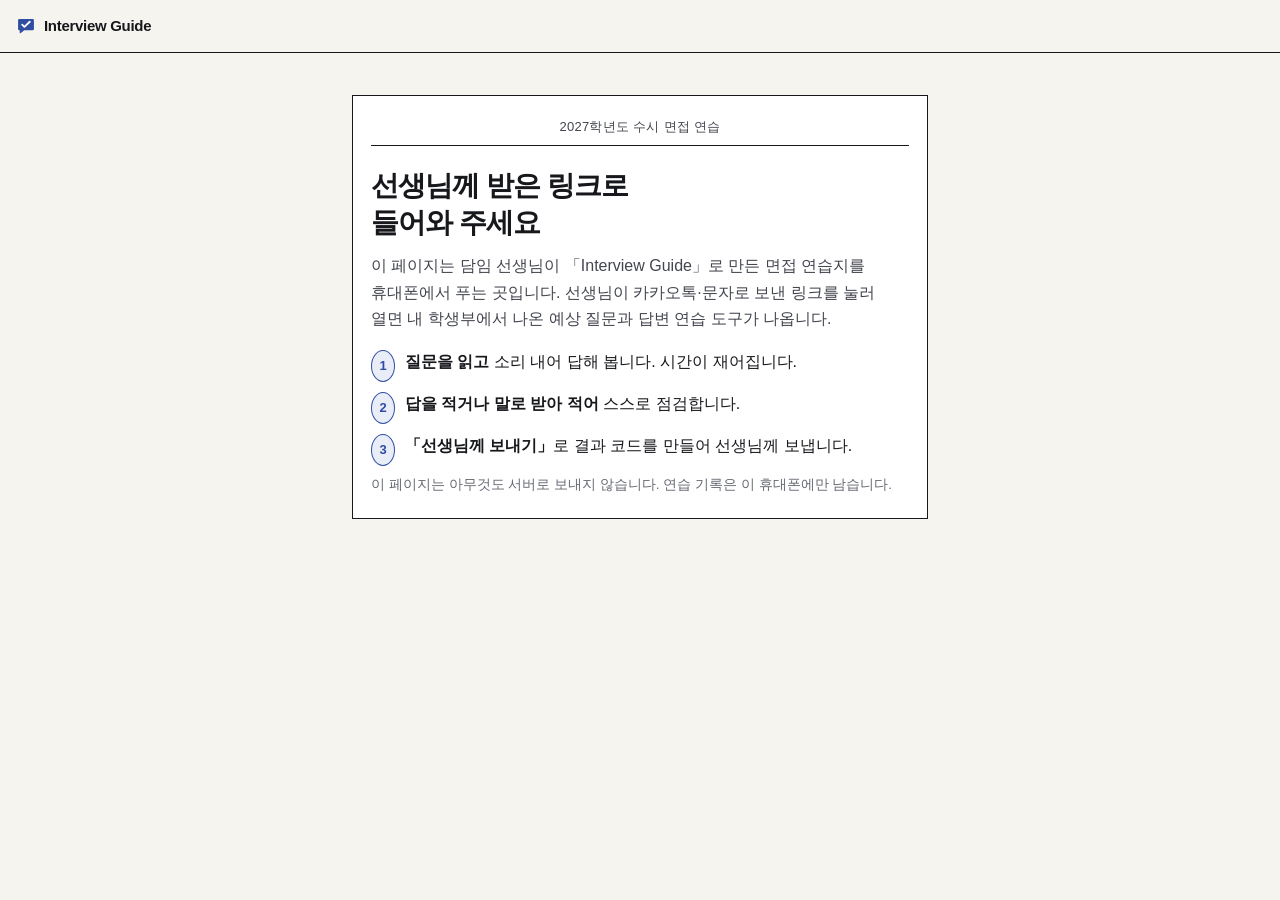
==== index.html @ 0b56db0c "학생 연습 화면" ====
<!doctype html>
<html lang="ko">
<head>
<meta charset="utf-8">
<meta name="viewport" content="width=device-width, initial-scale=1, viewport-fit=cover">
<meta name="robots" content="noindex, nofollow">
<meta name="referrer" content="no-referrer">
<meta name="theme-color" content="#2f4ea2">
<meta name="format-detection" content="telephone=no">
<meta http-equiv="Content-Security-Policy" content="default-src 'none'; script-src 'self'; style-src 'self'; img-src 'self' data:; connect-src 'none'; base-uri 'none'; form-action 'none'">
<title>Interview Guide · 면접 연습</title>
<link rel="icon" href="data:image/svg+xml,%3Csvg xmlns='http://www.w3.org/2000/svg' viewBox='0 0 24 24'%3E%3Cpath d='M4 3.5h16a1.5 1.5 0 0 1 1.5 1.5v10.5a1.5 1.5 0 0 1-1.5 1.5H10l-4.6 3.6a.6.6 0 0 1-.97-.47V17H4A1.5 1.5 0 0 1 2.5 15.5V5A1.5 1.5 0 0 1 4 3.5Z' fill='%232f4ea2'/%3E%3Cpath d='M7.4 10.4l2.7 2.6 6.4-6.1' fill='none' stroke='%23fff' stroke-width='2.2' stroke-linecap='round' stroke-linejoin='round'/%3E%3C/svg%3E">
<link rel="stylesheet" href="style.css">
</head>
<body>
<div id="app" class="st-app"></div>
<noscript><p class="st-noscript">이 페이지는 자바스크립트가 켜져 있어야 열립니다. 휴대폰 기본 브라우저(크롬·사파리·삼성 인터넷)로 열어 주세요.</p></noscript>
<script src="app.js" defer></script>
</body>
</html>
---- style.css ----
:root{--ink: #17181c;--ink-2: #44464f;--ink-3: #686a73;--desk: #f6f4ee;--sheet: #ffffff;--sheet-2: #faf8f3;--rule: #d8d4c9;--rule-2: #ebe8e0;--omr: #2f4ea2;--omr-dark: #243d80;--omr-tint: #e8edf8;--red: #c62e3f;--red-tint: #fdecee;--ok: #2b6620;--ok-tint: #e7f8df;--info: #0b4f8c;--info-tint: #e2f1ff;--hl-academic: #ffe45c;--hl-career: #9fd3ff;--hl-community: #b8f0a0;--tx-academic: #6e5400;--tx-career: #0b4f8c;--tx-community: #2b6620;--font-sans: "Pretendard Variable", Pretendard, -apple-system, BlinkMacSystemFont, "Apple SD Gothic Neo", "Malgun Gothic", "Noto Sans KR", sans-serif;--font-serif: "Noto Serif KR", "AppleMyungjo", "Nanum Myeongjo", Batang, "Batang", serif;--ease: cubic-bezier(.16, 1, .3, 1);--nav-h: 64px}*{box-sizing:border-box}html{-webkit-text-size-adjust:100%;text-size-adjust:100%}body{margin:0;background:var(--desk);color:var(--ink);font-family:var(--font-sans);font-size:16px;line-height:1.65;word-break:keep-all;overflow-wrap:anywhere;-webkit-font-smoothing:antialiased;-webkit-tap-highlight-color:transparent}button,input,textarea{font:inherit;color:inherit}h1,h2,p{margin:0}ul,ol{margin:0;padding:0;list-style:none}:focus-visible{outline:2px solid var(--omr);outline-offset:2px}[hidden]{display:none!important}::selection{background:#ffe45ccc}.st-app{min-height:100vh;min-height:100dvh}.st-noscript{padding:24px}.st-main{max-width:600px;margin:0 auto;padding:12px 12px calc(var(--nav-h) + 28px + env(safe-area-inset-bottom,0px));display:flex;flex-direction:column;gap:12px}.st-practice .st-main{padding-bottom:calc(32px + env(safe-area-inset-bottom,0px))}.st-top{position:sticky;top:0;z-index:20;display:flex;align-items:center;justify-content:space-between;gap:12px;height:52px;padding:0 16px;padding-top:env(safe-area-inset-top,0px);box-sizing:content-box;background:#f6f4eef0;border-bottom:1px solid var(--ink);-webkit-backdrop-filter:blur(6px);backdrop-filter:blur(6px)}.st-brand{display:inline-flex;align-items:center;gap:8px;font-weight:800;font-size:15px;letter-spacing:-.02em}.st-logo{display:inline-flex}.st-saved{font-size:13px;color:var(--ok);font-weight:600;opacity:0;transition:opacity .3s}.st-saved.on{opacity:1}.st-saved.bad{color:var(--red);opacity:1}.st-back{display:inline-flex;align-items:center;gap:4px;min-height:44px;padding:0 10px 0 2px;margin-left:-6px;border:0;background:none;font-weight:700;font-size:15px;cursor:pointer}.st-nav{position:fixed;left:0;right:0;bottom:0;z-index:20;display:grid;grid-template-columns:repeat(3,1fr);height:calc(var(--nav-h) + env(safe-area-inset-bottom,0px));padding-bottom:env(safe-area-inset-bottom,0px);background:var(--sheet);border-top:1px solid var(--ink)}.st-nav-btn{position:relative;display:flex;flex-direction:column;align-items:center;justify-content:center;gap:2px;border:0;border-right:1px solid var(--rule-2);background:none;cursor:pointer;font-size:13px;font-weight:600;color:var(--ink-3)}.st-nav-btn:last-child{border-right:0}.st-nav-btn[aria-current=page]{color:var(--ink);box-shadow:inset 0 3px 0 var(--omr)}.st-nav-btn[aria-current=page] .st-ico{color:var(--omr)}.st-badge{position:absolute;top:7px;left:calc(50% + 8px);min-width:20px;height:18px;padding:0 5px;border-radius:9px;background:var(--omr);color:#fff;font-size:11px;line-height:18px;text-align:center;font-variant-numeric:tabular-nums}.st-ico{display:inline-flex;flex:none}.st-sheet{background:var(--sheet);border:1px solid var(--ink)}.st-pad{padding:18px 16px}.st-pad-x{padding:0 6px}.st-topline{font-size:13px;color:var(--ink-2);text-align:center;letter-spacing:.02em;padding-bottom:8px;border-bottom:1px solid var(--ink);margin-bottom:2px}.st-topline.left{text-align:left}.st-h1{font-size:24px;font-weight:800;letter-spacing:-.03em;margin:12px 0 14px}.st-h2{display:flex;align-items:baseline;gap:8px;flex-wrap:wrap;font-size:17px;font-weight:800;letter-spacing:-.02em;margin:0 0 10px}.st-h2 small{font-size:13px;font-weight:500;color:var(--ink-3)}.st-fine{font-size:13.5px;color:var(--ink-3);line-height:1.6;margin-top:8px}.st-fine.block{display:block;margin-top:2px}.st-cover-head{padding:14px 16px 18px;border-width:1px;box-shadow:0 0 0 3px var(--sheet),0 0 0 4px var(--ink);margin:4px 4px 2px}.st-title-row{display:flex;align-items:stretch;justify-content:space-between;gap:12px;padding:14px 0 12px;border-bottom:3px double var(--ink)}.st-title{font-size:25px;font-weight:800;letter-spacing:-.035em;line-height:1.28}.st-title span{display:block;font-family:var(--font-serif);font-weight:700;font-size:17px;color:var(--ink-2);margin-top:4px;letter-spacing:-.01em}.st-dday{flex:none;display:flex;flex-direction:column;align-items:center;justify-content:center;min-width:86px;padding:6px 10px;border:1.5px solid var(--ink);text-align:center}.st-dday span{font-size:12px;color:var(--ink-2);white-space:nowrap}.st-dday b{font-size:24px;font-weight:800;font-variant-numeric:tabular-nums;letter-spacing:-.02em;color:var(--omr);line-height:1.15}.st-dday.soon{border-color:var(--red)}.st-dday.soon b{color:var(--red)}.st-facts{display:grid;grid-template-columns:auto 1fr;gap:6px 14px;margin:14px 0 4px;font-size:15px}.st-facts dt{color:var(--ink-3);font-weight:600}.st-facts dd{margin:0;font-weight:600}.st-cta{display:grid;gap:8px;margin-top:16px}.st-omr-row{margin-top:14px;padding:10px 0 0;border-top:1px solid var(--rule)}.st-omr-label{display:flex;align-items:baseline;justify-content:space-between;font-size:13px;color:var(--ink-2);margin-bottom:6px}.st-omr-label b{font-size:16px;color:var(--ink);font-variant-numeric:tabular-nums}.st-omr{display:flex;flex-wrap:wrap;gap:2px 0}.st-omr-cell{display:inline-flex;flex-direction:column;align-items:center;gap:1px;width:30px;min-height:44px;padding:2px 0;border:0;background:none;cursor:pointer}.st-omr-cell .num{font-size:10.5px;font-weight:700;color:var(--omr);font-variant-numeric:tabular-nums;line-height:1.2}.omr{display:inline-flex;align-items:center;justify-content:center;flex:none;width:15px;height:22px;border-radius:50%;border:1.2px solid var(--omr);background:var(--omr-tint);font-size:11px;font-weight:700;color:var(--omr);font-variant-numeric:tabular-nums;transition:background-color .2s,color .2s}.omr.filled{background:var(--ink);border-color:var(--ink);color:#fff}.omr.sm{width:22px;height:28px;font-size:12px}.omr.lg{width:30px;height:40px;font-size:15px}.st-bogi{position:relative;border:1px solid var(--ink);padding:20px 14px 14px;margin-top:8px}.st-bogi-title{position:absolute;top:-11px;left:50%;transform:translate(-50%);background:var(--sheet);padding:0 10px;font-size:14px;font-weight:700;letter-spacing:.08em;white-space:nowrap}.st-bogi-title:before{content:"\3008  "}.st-bogi-title:after{content:" \3009"}.st-note{font-family:var(--font-serif);font-size:16.5px;line-height:1.8;white-space:pre-wrap}.st-crit{display:grid;gap:8px}.st-crit li{display:grid;grid-template-columns:minmax(84px,38%) 1fr 42px;align-items:center;gap:10px;font-size:15px}.st-crit-name{font-weight:600;line-height:1.35}.st-crit-bar{height:12px;background:var(--rule-2);position:relative;overflow:hidden}.st-crit-bar i{position:absolute;inset:0 auto 0 0;background:var(--omr)}.st-crit-bar.none{background:repeating-linear-gradient(90deg,var(--rule-2) 0 6px,transparent 6px 10px)}.st-crit-pct{text-align:right;font-variant-numeric:tabular-nums;font-size:15px}.st-prio{display:grid;gap:8px}.st-prio li{display:flex;gap:8px;line-height:1.55}.st-circ{color:var(--omr);font-weight:700;flex:none}.st-checks{display:grid;gap:2px}.st-check{display:flex;align-items:flex-start;gap:12px;padding:9px 0;cursor:pointer;line-height:1.55;min-height:44px}.st-check input{flex:none;width:22px;height:22px;margin:1px 0 0;accent-color:var(--omr);cursor:pointer}.st-checks li+li .st-check{border-top:1px dashed var(--rule)}.st-draft{border-top:1px solid var(--rule)}.st-draft:last-of-type{border-bottom:1px solid var(--rule)}.st-draft summary,.st-more summary{display:flex;align-items:center;gap:8px;min-height:48px;cursor:pointer;font-weight:700;list-style:none}.st-draft summary::-webkit-details-marker,.st-more summary::-webkit-details-marker{display:none}.st-draft summary:before,.st-more summary:before{content:"";width:8px;height:8px;flex:none;margin:0 4px 0 2px;border-right:2px solid var(--ink);border-bottom:2px solid var(--ink);transform:rotate(-45deg);transition:transform .2s var(--ease)}.st-draft[open] summary:before,.st-more[open] summary:before{transform:rotate(45deg)}.st-sum-meta{margin-left:auto;font-size:13px;font-weight:500;color:var(--ink-3);text-align:right}.st-draft-text{font-family:var(--font-serif);font-size:17px;line-height:1.9;white-space:pre-wrap;padding:4px 2px 12px}.st-read{display:flex;align-items:center;gap:10px;flex-wrap:wrap}.st-read-time{font-size:22px;font-variant-numeric:tabular-nums;color:var(--omr)}.st-read-time.over{color:var(--red)}.st-read-target{color:var(--ink-3);font-variant-numeric:tabular-nums}.st-read-hint{display:block;font-size:13.5px;color:var(--ink-2);padding:6px 0 14px}.st-btn{display:inline-flex;align-items:center;justify-content:center;gap:8px;min-height:52px;padding:0 18px;border:1.5px solid var(--ink);border-radius:0;background:var(--sheet);font-weight:700;font-size:16px;cursor:pointer;text-decoration:none;color:var(--ink);transition:background-color .15s,transform .12s}.st-btn:active{transform:translateY(1px)}.st-btn.primary{background:var(--omr);border-color:var(--omr);color:#fff}.st-btn.primary:active{background:var(--omr-dark)}.st-btn.line:active{background:var(--sheet-2)}.st-btn.sm{min-height:44px;padding:0 14px;font-size:15px}.st-btn.block{display:flex;width:100%;margin-top:14px}.st-btn:disabled{opacity:.45;cursor:not-allowed}.st-btn.rec{border-color:var(--red);color:var(--red);background:var(--red-tint);animation:st-pulse 1.4s ease-in-out infinite}@keyframes st-pulse{50%{box-shadow:0 0 0 5px #c62e3f2e}}.st-link{border:0;background:none;padding:10px 0;min-height:44px;color:var(--ink-2);text-decoration:underline;text-underline-offset:3px;cursor:pointer;font-size:14px}.st-link.center{display:block;margin:6px auto 0}.st-row2{display:grid;grid-template-columns:1fr 1fr;gap:8px;margin-top:12px}.st-box{border:1px solid var(--ink);padding:12px 14px;font-size:15px;line-height:1.6;margin-top:14px}.st-box.warn{background:var(--red-tint);border-color:var(--red);color:#7a1c27}.st-box.info{background:var(--omr-tint);border-color:var(--omr)}.st-empty{padding:26px 16px;text-align:center;color:var(--ink-2);border:1px dashed var(--rule);background:var(--sheet);font-size:15px;line-height:1.6}.st-landing{padding:20px 18px 22px;margin-top:18px}.st-land-title{font-size:28px;font-weight:800;letter-spacing:-.035em;line-height:1.3;margin:22px 0 12px}.st-land-body{color:var(--ink-2);margin-top:12px}.st-steps{counter-reset:s;display:grid;gap:10px;margin:18px 0 4px}.st-steps li{counter-increment:s;display:flex;gap:10px;line-height:1.55}.st-steps li:before{content:counter(s);flex:none;width:22px;height:30px;border-radius:50%;display:inline-flex;align-items:center;justify-content:center;border:1.2px solid var(--omr);background:var(--omr-tint);color:var(--omr);font-weight:700;font-size:13px}.st-instr{font-family:var(--font-serif);font-weight:700;font-size:16px;margin-bottom:12px}.st-seg{display:grid;grid-template-columns:repeat(3,1fr);border:1px solid var(--ink)}.st-seg button{min-height:46px;border:0;border-right:1px solid var(--ink);background:var(--sheet);font-weight:700;font-size:15px;cursor:pointer;display:inline-flex;align-items:center;justify-content:center;gap:5px}.st-seg button:last-child{border-right:0}.st-seg button[aria-pressed=true]{background:var(--ink);color:#fff;box-shadow:inset 0 -3px 0 var(--omr)}.st-seg-n{font-size:12.5px;font-weight:600;opacity:.7;font-variant-numeric:tabular-nums}.st-cards{display:flex;flex-direction:column;gap:10px}.st-qcard{padding:14px 14px 12px}.st-q-top{display:flex;align-items:center;gap:10px}.st-q-meta{display:flex;align-items:center;gap:6px 8px;flex-wrap:wrap;font-size:13.5px;color:var(--ink-2);flex:1;min-width:0}.st-done{color:var(--ok);font-weight:600}.st-count{font-size:14px;font-weight:700;color:var(--ink-2);font-variant-numeric:tabular-nums}.st-star{flex:none;width:44px;height:44px;margin:-6px -8px -6px 0;border:0;background:none;color:#b9b5aa;cursor:pointer;display:inline-flex;align-items:center;justify-content:center}.st-star.on{color:#e0a800}.st-star.on svg{fill:#ffd21f}.st-q-text{font-family:var(--font-serif);font-size:18px;font-weight:600;line-height:1.65;margin:10px 0 6px;letter-spacing:-.01em}.st-q-actions{display:flex;justify-content:flex-end;margin-top:8px}.st-tag{display:inline-flex;align-items:center;gap:4px;padding:1px 7px 1px 2px;font-size:12.5px;font-weight:600;border:1px solid currentColor}.st-tag b{display:inline-flex;align-items:center;justify-content:center;width:18px;height:18px;font-size:11.5px;color:var(--ink)}.st-tag.academic{color:var(--tx-academic)}.st-tag.academic b{background:var(--hl-academic)}.st-tag.career{color:var(--tx-career)}.st-tag.career b{background:var(--hl-career)}.st-tag.community{color:var(--tx-community)}.st-tag.community b{background:var(--hl-community)}.st-more{border-top:1px dashed var(--rule)}.st-more summary{min-height:44px;font-size:14.5px;color:var(--ink-2)}.st-quote{margin:0 0 12px;padding:10px 12px;background:var(--sheet-2);border-left:3px solid var(--ink);font-family:var(--font-serif);font-size:15.5px;line-height:1.85}.st-quote mark{background:linear-gradient(transparent 12%,var(--hl, var(--hl-academic)) 12%,var(--hl, var(--hl-academic)) 92%,transparent 92%);color:inherit;padding:0 1px;box-decoration-break:clone;-webkit-box-decoration-break:clone}.st-quote.career{--hl: var(--hl-career)}.st-quote.community{--hl: var(--hl-community)}.st-points,.st-follow{display:grid;gap:6px;margin:0 0 12px}.st-points li,.st-follow li{position:relative;padding-left:16px;line-height:1.6;font-size:15px}.st-points li:before{content:"";position:absolute;left:3px;top:.7em;width:6px;height:6px;background:var(--omr)}.st-follow{counter-reset:f}.st-follow li{counter-increment:f;padding-left:26px}.st-follow li:before{content:"\3260";position:absolute;left:0;color:var(--omr);font-weight:700}.st-follow li:nth-child(2):before{content:"\3261"}.st-follow li:nth-child(3):before{content:"\3262"}.st-follow li:nth-child(4):before{content:"\3263"}.st-follow li:nth-child(5):before{content:"\3264"}.st-sub-h{font-size:14px;font-weight:700;margin:2px 0 6px}.st-prog{height:4px;background:var(--rule-2);position:sticky;top:calc(53px + env(safe-area-inset-top,0px));z-index:19}.st-prog i{display:block;height:100%;background:var(--omr);transition:width .4s var(--ease)}.st-pq{padding:16px 16px 6px}.st-pq-text{font-family:var(--font-serif);font-size:22px;font-weight:700;line-height:1.6;letter-spacing:-.015em;margin:14px 0 12px}.st-clock{border:1px solid var(--ink);padding:10px 12px 2px;margin-bottom:14px;--c: var(--omr)}.st-clock.over{--c: var(--red);border-color:var(--red)}.st-clock-row{display:flex;align-items:baseline;gap:8px}.st-clock-row b{font-size:40px;font-weight:800;line-height:1.1;font-variant-numeric:tabular-nums;color:var(--c);letter-spacing:-.02em;transition:color .3s}.st-clock-row span{color:var(--ink-3);font-variant-numeric:tabular-nums}.st-clock-track{height:6px;background:var(--rule-2);margin-top:6px}.st-clock-track i{display:block;height:100%;width:0;background:var(--c);transition:width .25s linear,background-color .3s}.st-label{display:block;font-size:14px;font-weight:700;margin:12px 0 6px}.st-answer{display:block;width:100%;min-height:170px;padding:12px 14px;border:1px solid var(--rule);border-bottom:1.5px solid var(--ink);border-radius:0;background:#fff;font-size:16.5px;line-height:1.75;resize:vertical;outline:none;background-image:repeating-linear-gradient(transparent 0 calc(1.75em - 1px),var(--rule-2) calc(1.75em - 1px) 1.75em);background-position:0 12px;background-attachment:local}.st-answer.sm{min-height:92px}.st-answer:focus{border-color:var(--ink);background-color:#fffef8}.st-stats{display:flex;gap:14px;flex-wrap:wrap;font-size:14px;color:var(--ink-2);margin-top:8px;font-variant-numeric:tabular-nums}.st-stats .warn{color:var(--red);font-weight:700}.st-interim{min-height:0;color:var(--ink-3);font-size:15px;font-style:italic}.st-interim:empty{display:none}.st-interim:not(:empty){margin-top:6px}.st-result{display:grid;grid-template-columns:repeat(3,1fr);border:1px solid var(--ink);margin-bottom:14px}.st-result>div{display:flex;flex-direction:column;align-items:center;padding:10px 4px;border-right:1px solid var(--rule);text-align:center}.st-result>div:last-child{border-right:0}.st-result span{font-size:12.5px;color:var(--ink-3)}.st-result b{font-size:22px;font-weight:800;font-variant-numeric:tabular-nums;line-height:1.3}.st-result small{font-size:12px;color:var(--ink-2)}.st-result .good b{color:var(--omr)}.st-result .bad b{color:var(--red)}.st-myanswer{white-space:pre-wrap;font-size:15px;color:var(--ink-2);padding:0 0 12px}.st-review .st-h2{margin-top:14px}.st-code{display:block;width:100%;padding:10px 12px;border:1px solid var(--ink);border-radius:0;background:var(--sheet-2);font-family:ui-monospace,Menlo,Consolas,monospace;font-size:13px;line-height:1.5;word-break:break-all;resize:none}.st-code-wrap{margin-top:18px;padding-top:4px;border-top:3px double var(--ink)}.st-log{display:grid;grid-template-columns:minmax(0,1fr)}.st-log li{min-width:0;display:flex;align-items:center;gap:10px;padding:8px 0;border-top:1px dashed var(--rule);font-size:14.5px}.st-log-q{flex:1;min-width:0;overflow:hidden;text-overflow:ellipsis;white-space:nowrap}.st-log-t{font-variant-numeric:tabular-nums;color:var(--omr);font-weight:700}.st-log-t.over{color:var(--red)}.st-toast{position:fixed;left:50%;bottom:calc(var(--nav-h) + 16px + env(safe-area-inset-bottom,0px));z-index:40;transform:translate(-50%,16px);opacity:0;pointer-events:none;max-width:calc(100vw - 32px);padding:12px 16px;background:var(--ink);color:#fff;font-size:15px;line-height:1.5;transition:opacity .2s,transform .3s var(--ease)}.st-toast.on{opacity:1;transform:translate(-50%)}@media(min-width:640px){.st-main{padding-top:24px}.st-pad{padding:22px 24px}.st-title{font-size:28px}.st-cta{grid-template-columns:1fr 1fr}}@media(prefers-reduced-motion:reduce){*,*:before,*:after{animation:none!important;transition:none!important;scroll-behavior:auto!important}}
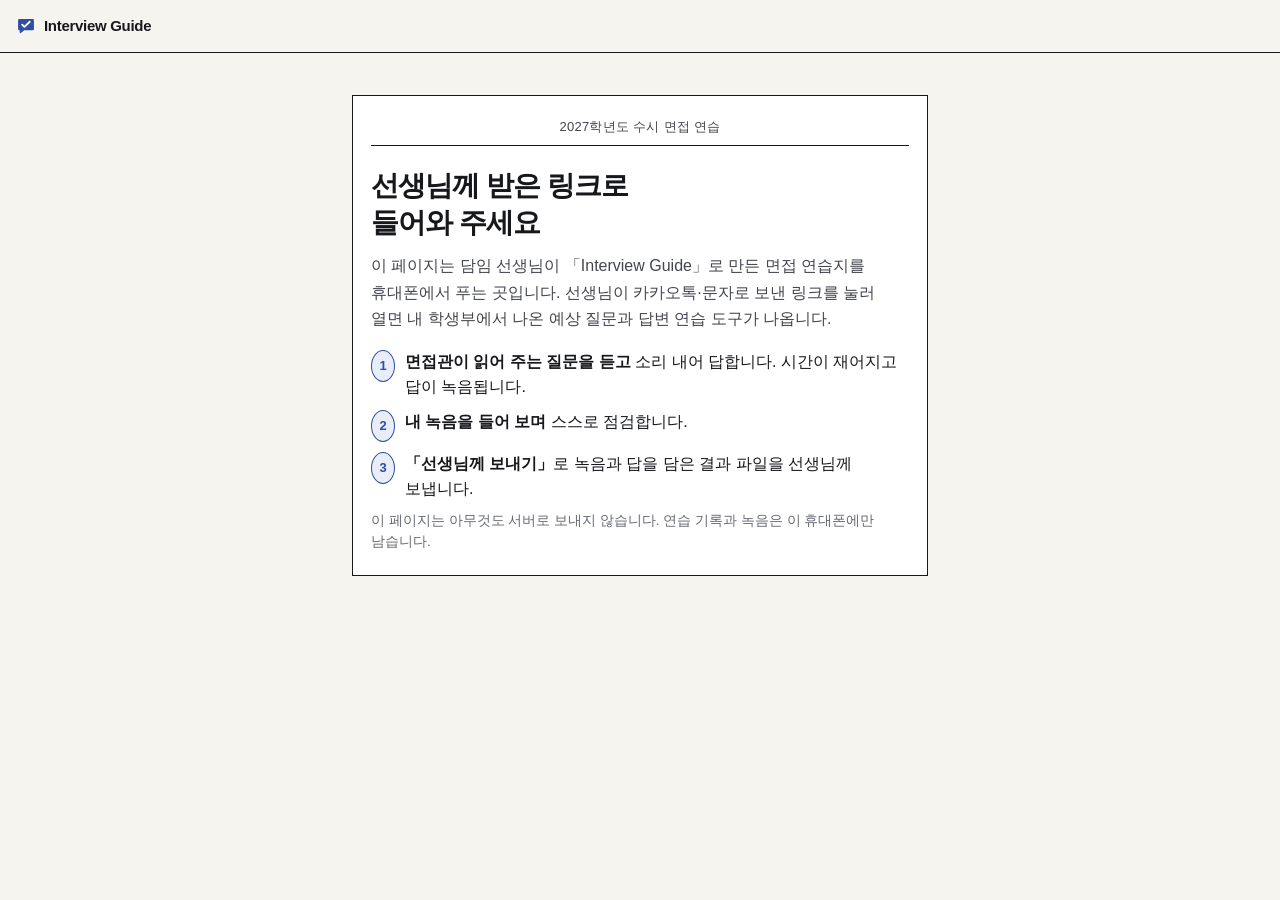
==== commit f0fbda71: "학생 화면 2.5.0: 질문 읽어 주기, 답변 녹음·결과 파일, 짧은 링크(?k=) Co-Authored-By: Claude Opus 5.5 <noreply@anthropic.co" ====
--- a/index.html
+++ b/index.html
@@ -7,7 +7,7 @@
 <meta name="referrer" content="no-referrer">
 <meta name="theme-color" content="#2f4ea2">
 <meta name="format-detection" content="telephone=no">
-<meta http-equiv="Content-Security-Policy" content="default-src 'none'; script-src 'self'; style-src 'self'; img-src 'self' data:; connect-src 'none'; base-uri 'none'; form-action 'none'">
+<meta http-equiv="Content-Security-Policy" content="default-src 'none'; script-src 'self'; style-src 'self'; img-src 'self' data:; media-src blob:; connect-src https://ig-link.interviewguide.workers.dev; base-uri 'none'; form-action 'none'">
 <title>Interview Guide · 면접 연습</title>
 <link rel="icon" href="data:image/svg+xml,%3Csvg xmlns='http://www.w3.org/2000/svg' viewBox='0 0 24 24'%3E%3Cpath d='M4 3.5h16a1.5 1.5 0 0 1 1.5 1.5v10.5a1.5 1.5 0 0 1-1.5 1.5H10l-4.6 3.6a.6.6 0 0 1-.97-.47V17H4A1.5 1.5 0 0 1 2.5 15.5V5A1.5 1.5 0 0 1 4 3.5Z' fill='%232f4ea2'/%3E%3Cpath d='M7.4 10.4l2.7 2.6 6.4-6.1' fill='none' stroke='%23fff' stroke-width='2.2' stroke-linecap='round' stroke-linejoin='round'/%3E%3C/svg%3E">
 <link rel="stylesheet" href="style.css">
--- a/style.css
+++ b/style.css
@@ -1 +1 @@
-:root{--ink: #17181c;--ink-2: #44464f;--ink-3: #686a73;--desk: #f6f4ee;--sheet: #ffffff;--sheet-2: #faf8f3;--rule: #d8d4c9;--rule-2: #ebe8e0;--omr: #2f4ea2;--omr-dark: #243d80;--omr-tint: #e8edf8;--red: #c62e3f;--red-tint: #fdecee;--ok: #2b6620;--ok-tint: #e7f8df;--info: #0b4f8c;--info-tint: #e2f1ff;--hl-academic: #ffe45c;--hl-career: #9fd3ff;--hl-community: #b8f0a0;--tx-academic: #6e5400;--tx-career: #0b4f8c;--tx-community: #2b6620;--font-sans: "Pretendard Variable", Pretendard, -apple-system, BlinkMacSystemFont, "Apple SD Gothic Neo", "Malgun Gothic", "Noto Sans KR", sans-serif;--font-serif: "Noto Serif KR", "AppleMyungjo", "Nanum Myeongjo", Batang, "Batang", serif;--ease: cubic-bezier(.16, 1, .3, 1);--nav-h: 64px}*{box-sizing:border-box}html{-webkit-text-size-adjust:100%;text-size-adjust:100%}body{margin:0;background:var(--desk);color:var(--ink);font-family:var(--font-sans);font-size:16px;line-height:1.65;word-break:keep-all;overflow-wrap:anywhere;-webkit-font-smoothing:antialiased;-webkit-tap-highlight-color:transparent}button,input,textarea{font:inherit;color:inherit}h1,h2,p{margin:0}ul,ol{margin:0;padding:0;list-style:none}:focus-visible{outline:2px solid var(--omr);outline-offset:2px}[hidden]{display:none!important}::selection{background:#ffe45ccc}.st-app{min-height:100vh;min-height:100dvh}.st-noscript{padding:24px}.st-main{max-width:600px;margin:0 auto;padding:12px 12px calc(var(--nav-h) + 28px + env(safe-area-inset-bottom,0px));display:flex;flex-direction:column;gap:12px}.st-practice .st-main{padding-bottom:calc(32px + env(safe-area-inset-bottom,0px))}.st-top{position:sticky;top:0;z-index:20;display:flex;align-items:center;justify-content:space-between;gap:12px;height:52px;padding:0 16px;padding-top:env(safe-area-inset-top,0px);box-sizing:content-box;background:#f6f4eef0;border-bottom:1px solid var(--ink);-webkit-backdrop-filter:blur(6px);backdrop-filter:blur(6px)}.st-brand{display:inline-flex;align-items:center;gap:8px;font-weight:800;font-size:15px;letter-spacing:-.02em}.st-logo{display:inline-flex}.st-saved{font-size:13px;color:var(--ok);font-weight:600;opacity:0;transition:opacity .3s}.st-saved.on{opacity:1}.st-saved.bad{color:var(--red);opacity:1}.st-back{display:inline-flex;align-items:center;gap:4px;min-height:44px;padding:0 10px 0 2px;margin-left:-6px;border:0;background:none;font-weight:700;font-size:15px;cursor:pointer}.st-nav{position:fixed;left:0;right:0;bottom:0;z-index:20;display:grid;grid-template-columns:repeat(3,1fr);height:calc(var(--nav-h) + env(safe-area-inset-bottom,0px));padding-bottom:env(safe-area-inset-bottom,0px);background:var(--sheet);border-top:1px solid var(--ink)}.st-nav-btn{position:relative;display:flex;flex-direction:column;align-items:center;justify-content:center;gap:2px;border:0;border-right:1px solid var(--rule-2);background:none;cursor:pointer;font-size:13px;font-weight:600;color:var(--ink-3)}.st-nav-btn:last-child{border-right:0}.st-nav-btn[aria-current=page]{color:var(--ink);box-shadow:inset 0 3px 0 var(--omr)}.st-nav-btn[aria-current=page] .st-ico{color:var(--omr)}.st-badge{position:absolute;top:7px;left:calc(50% + 8px);min-width:20px;height:18px;padding:0 5px;border-radius:9px;background:var(--omr);color:#fff;font-size:11px;line-height:18px;text-align:center;font-variant-numeric:tabular-nums}.st-ico{display:inline-flex;flex:none}.st-sheet{background:var(--sheet);border:1px solid var(--ink)}.st-pad{padding:18px 16px}.st-pad-x{padding:0 6px}.st-topline{font-size:13px;color:var(--ink-2);text-align:center;letter-spacing:.02em;padding-bottom:8px;border-bottom:1px solid var(--ink);margin-bottom:2px}.st-topline.left{text-align:left}.st-h1{font-size:24px;font-weight:800;letter-spacing:-.03em;margin:12px 0 14px}.st-h2{display:flex;align-items:baseline;gap:8px;flex-wrap:wrap;font-size:17px;font-weight:800;letter-spacing:-.02em;margin:0 0 10px}.st-h2 small{font-size:13px;font-weight:500;color:var(--ink-3)}.st-fine{font-size:13.5px;color:var(--ink-3);line-height:1.6;margin-top:8px}.st-fine.block{display:block;margin-top:2px}.st-cover-head{padding:14px 16px 18px;border-width:1px;box-shadow:0 0 0 3px var(--sheet),0 0 0 4px var(--ink);margin:4px 4px 2px}.st-title-row{display:flex;align-items:stretch;justify-content:space-between;gap:12px;padding:14px 0 12px;border-bottom:3px double var(--ink)}.st-title{font-size:25px;font-weight:800;letter-spacing:-.035em;line-height:1.28}.st-title span{display:block;font-family:var(--font-serif);font-weight:700;font-size:17px;color:var(--ink-2);margin-top:4px;letter-spacing:-.01em}.st-dday{flex:none;display:flex;flex-direction:column;align-items:center;justify-content:center;min-width:86px;padding:6px 10px;border:1.5px solid var(--ink);text-align:center}.st-dday span{font-size:12px;color:var(--ink-2);white-space:nowrap}.st-dday b{font-size:24px;font-weight:800;font-variant-numeric:tabular-nums;letter-spacing:-.02em;color:var(--omr);line-height:1.15}.st-dday.soon{border-color:var(--red)}.st-dday.soon b{color:var(--red)}.st-facts{display:grid;grid-template-columns:auto 1fr;gap:6px 14px;margin:14px 0 4px;font-size:15px}.st-facts dt{color:var(--ink-3);font-weight:600}.st-facts dd{margin:0;font-weight:600}.st-cta{display:grid;gap:8px;margin-top:16px}.st-omr-row{margin-top:14px;padding:10px 0 0;border-top:1px solid var(--rule)}.st-omr-label{display:flex;align-items:baseline;justify-content:space-between;font-size:13px;color:var(--ink-2);margin-bottom:6px}.st-omr-label b{font-size:16px;color:var(--ink);font-variant-numeric:tabular-nums}.st-omr{display:flex;flex-wrap:wrap;gap:2px 0}.st-omr-cell{display:inline-flex;flex-direction:column;align-items:center;gap:1px;width:30px;min-height:44px;padding:2px 0;border:0;background:none;cursor:pointer}.st-omr-cell .num{font-size:10.5px;font-weight:700;color:var(--omr);font-variant-numeric:tabular-nums;line-height:1.2}.omr{display:inline-flex;align-items:center;justify-content:center;flex:none;width:15px;height:22px;border-radius:50%;border:1.2px solid var(--omr);background:var(--omr-tint);font-size:11px;font-weight:700;color:var(--omr);font-variant-numeric:tabular-nums;transition:background-color .2s,color .2s}.omr.filled{background:var(--ink);border-color:var(--ink);color:#fff}.omr.sm{width:22px;height:28px;font-size:12px}.omr.lg{width:30px;height:40px;font-size:15px}.st-bogi{position:relative;border:1px solid var(--ink);padding:20px 14px 14px;margin-top:8px}.st-bogi-title{position:absolute;top:-11px;left:50%;transform:translate(-50%);background:var(--sheet);padding:0 10px;font-size:14px;font-weight:700;letter-spacing:.08em;white-space:nowrap}.st-bogi-title:before{content:"\3008  "}.st-bogi-title:after{content:" \3009"}.st-note{font-family:var(--font-serif);font-size:16.5px;line-height:1.8;white-space:pre-wrap}.st-crit{display:grid;gap:8px}.st-crit li{display:grid;grid-template-columns:minmax(84px,38%) 1fr 42px;align-items:center;gap:10px;font-size:15px}.st-crit-name{font-weight:600;line-height:1.35}.st-crit-bar{height:12px;background:var(--rule-2);position:relative;overflow:hidden}.st-crit-bar i{position:absolute;inset:0 auto 0 0;background:var(--omr)}.st-crit-bar.none{background:repeating-linear-gradient(90deg,var(--rule-2) 0 6px,transparent 6px 10px)}.st-crit-pct{text-align:right;font-variant-numeric:tabular-nums;font-size:15px}.st-prio{display:grid;gap:8px}.st-prio li{display:flex;gap:8px;line-height:1.55}.st-circ{color:var(--omr);font-weight:700;flex:none}.st-checks{display:grid;gap:2px}.st-check{display:flex;align-items:flex-start;gap:12px;padding:9px 0;cursor:pointer;line-height:1.55;min-height:44px}.st-check input{flex:none;width:22px;height:22px;margin:1px 0 0;accent-color:var(--omr);cursor:pointer}.st-checks li+li .st-check{border-top:1px dashed var(--rule)}.st-draft{border-top:1px solid var(--rule)}.st-draft:last-of-type{border-bottom:1px solid var(--rule)}.st-draft summary,.st-more summary{display:flex;align-items:center;gap:8px;min-height:48px;cursor:pointer;font-weight:700;list-style:none}.st-draft summary::-webkit-details-marker,.st-more summary::-webkit-details-marker{display:none}.st-draft summary:before,.st-more summary:before{content:"";width:8px;height:8px;flex:none;margin:0 4px 0 2px;border-right:2px solid var(--ink);border-bottom:2px solid var(--ink);transform:rotate(-45deg);transition:transform .2s var(--ease)}.st-draft[open] summary:before,.st-more[open] summary:before{transform:rotate(45deg)}.st-sum-meta{margin-left:auto;font-size:13px;font-weight:500;color:var(--ink-3);text-align:right}.st-draft-text{font-family:var(--font-serif);font-size:17px;line-height:1.9;white-space:pre-wrap;padding:4px 2px 12px}.st-read{display:flex;align-items:center;gap:10px;flex-wrap:wrap}.st-read-time{font-size:22px;font-variant-numeric:tabular-nums;color:var(--omr)}.st-read-time.over{color:var(--red)}.st-read-target{color:var(--ink-3);font-variant-numeric:tabular-nums}.st-read-hint{display:block;font-size:13.5px;color:var(--ink-2);padding:6px 0 14px}.st-btn{display:inline-flex;align-items:center;justify-content:center;gap:8px;min-height:52px;padding:0 18px;border:1.5px solid var(--ink);border-radius:0;background:var(--sheet);font-weight:700;font-size:16px;cursor:pointer;text-decoration:none;color:var(--ink);transition:background-color .15s,transform .12s}.st-btn:active{transform:translateY(1px)}.st-btn.primary{background:var(--omr);border-color:var(--omr);color:#fff}.st-btn.primary:active{background:var(--omr-dark)}.st-btn.line:active{background:var(--sheet-2)}.st-btn.sm{min-height:44px;padding:0 14px;font-size:15px}.st-btn.block{display:flex;width:100%;margin-top:14px}.st-btn:disabled{opacity:.45;cursor:not-allowed}.st-btn.rec{border-color:var(--red);color:var(--red);background:var(--red-tint);animation:st-pulse 1.4s ease-in-out infinite}@keyframes st-pulse{50%{box-shadow:0 0 0 5px #c62e3f2e}}.st-link{border:0;background:none;padding:10px 0;min-height:44px;color:var(--ink-2);text-decoration:underline;text-underline-offset:3px;cursor:pointer;font-size:14px}.st-link.center{display:block;margin:6px auto 0}.st-row2{display:grid;grid-template-columns:1fr 1fr;gap:8px;margin-top:12px}.st-box{border:1px solid var(--ink);padding:12px 14px;font-size:15px;line-height:1.6;margin-top:14px}.st-box.warn{background:var(--red-tint);border-color:var(--red);color:#7a1c27}.st-box.info{background:var(--omr-tint);border-color:var(--omr)}.st-empty{padding:26px 16px;text-align:center;color:var(--ink-2);border:1px dashed var(--rule);background:var(--sheet);font-size:15px;line-height:1.6}.st-landing{padding:20px 18px 22px;margin-top:18px}.st-land-title{font-size:28px;font-weight:800;letter-spacing:-.035em;line-height:1.3;margin:22px 0 12px}.st-land-body{color:var(--ink-2);margin-top:12px}.st-steps{counter-reset:s;display:grid;gap:10px;margin:18px 0 4px}.st-steps li{counter-increment:s;display:flex;gap:10px;line-height:1.55}.st-steps li:before{content:counter(s);flex:none;width:22px;height:30px;border-radius:50%;display:inline-flex;align-items:center;justify-content:center;border:1.2px solid var(--omr);background:var(--omr-tint);color:var(--omr);font-weight:700;font-size:13px}.st-instr{font-family:var(--font-serif);font-weight:700;font-size:16px;margin-bottom:12px}.st-seg{display:grid;grid-template-columns:repeat(3,1fr);border:1px solid var(--ink)}.st-seg button{min-height:46px;border:0;border-right:1px solid var(--ink);background:var(--sheet);font-weight:700;font-size:15px;cursor:pointer;display:inline-flex;align-items:center;justify-content:center;gap:5px}.st-seg button:last-child{border-right:0}.st-seg button[aria-pressed=true]{background:var(--ink);color:#fff;box-shadow:inset 0 -3px 0 var(--omr)}.st-seg-n{font-size:12.5px;font-weight:600;opacity:.7;font-variant-numeric:tabular-nums}.st-cards{display:flex;flex-direction:column;gap:10px}.st-qcard{padding:14px 14px 12px}.st-q-top{display:flex;align-items:center;gap:10px}.st-q-meta{display:flex;align-items:center;gap:6px 8px;flex-wrap:wrap;font-size:13.5px;color:var(--ink-2);flex:1;min-width:0}.st-done{color:var(--ok);font-weight:600}.st-count{font-size:14px;font-weight:700;color:var(--ink-2);font-variant-numeric:tabular-nums}.st-star{flex:none;width:44px;height:44px;margin:-6px -8px -6px 0;border:0;background:none;color:#b9b5aa;cursor:pointer;display:inline-flex;align-items:center;justify-content:center}.st-star.on{color:#e0a800}.st-star.on svg{fill:#ffd21f}.st-q-text{font-family:var(--font-serif);font-size:18px;font-weight:600;line-height:1.65;margin:10px 0 6px;letter-spacing:-.01em}.st-q-actions{display:flex;justify-content:flex-end;margin-top:8px}.st-tag{display:inline-flex;align-items:center;gap:4px;padding:1px 7px 1px 2px;font-size:12.5px;font-weight:600;border:1px solid currentColor}.st-tag b{display:inline-flex;align-items:center;justify-content:center;width:18px;height:18px;font-size:11.5px;color:var(--ink)}.st-tag.academic{color:var(--tx-academic)}.st-tag.academic b{background:var(--hl-academic)}.st-tag.career{color:var(--tx-career)}.st-tag.career b{background:var(--hl-career)}.st-tag.community{color:var(--tx-community)}.st-tag.community b{background:var(--hl-community)}.st-more{border-top:1px dashed var(--rule)}.st-more summary{min-height:44px;font-size:14.5px;color:var(--ink-2)}.st-quote{margin:0 0 12px;padding:10px 12px;background:var(--sheet-2);border-left:3px solid var(--ink);font-family:var(--font-serif);font-size:15.5px;line-height:1.85}.st-quote mark{background:linear-gradient(transparent 12%,var(--hl, var(--hl-academic)) 12%,var(--hl, var(--hl-academic)) 92%,transparent 92%);color:inherit;padding:0 1px;box-decoration-break:clone;-webkit-box-decoration-break:clone}.st-quote.career{--hl: var(--hl-career)}.st-quote.community{--hl: var(--hl-community)}.st-points,.st-follow{display:grid;gap:6px;margin:0 0 12px}.st-points li,.st-follow li{position:relative;padding-left:16px;line-height:1.6;font-size:15px}.st-points li:before{content:"";position:absolute;left:3px;top:.7em;width:6px;height:6px;background:var(--omr)}.st-follow{counter-reset:f}.st-follow li{counter-increment:f;padding-left:26px}.st-follow li:before{content:"\3260";position:absolute;left:0;color:var(--omr);font-weight:700}.st-follow li:nth-child(2):before{content:"\3261"}.st-follow li:nth-child(3):before{content:"\3262"}.st-follow li:nth-child(4):before{content:"\3263"}.st-follow li:nth-child(5):before{content:"\3264"}.st-sub-h{font-size:14px;font-weight:700;margin:2px 0 6px}.st-prog{height:4px;background:var(--rule-2);position:sticky;top:calc(53px + env(safe-area-inset-top,0px));z-index:19}.st-prog i{display:block;height:100%;background:var(--omr);transition:width .4s var(--ease)}.st-pq{padding:16px 16px 6px}.st-pq-text{font-family:var(--font-serif);font-size:22px;font-weight:700;line-height:1.6;letter-spacing:-.015em;margin:14px 0 12px}.st-clock{border:1px solid var(--ink);padding:10px 12px 2px;margin-bottom:14px;--c: var(--omr)}.st-clock.over{--c: var(--red);border-color:var(--red)}.st-clock-row{display:flex;align-items:baseline;gap:8px}.st-clock-row b{font-size:40px;font-weight:800;line-height:1.1;font-variant-numeric:tabular-nums;color:var(--c);letter-spacing:-.02em;transition:color .3s}.st-clock-row span{color:var(--ink-3);font-variant-numeric:tabular-nums}.st-clock-track{height:6px;background:var(--rule-2);margin-top:6px}.st-clock-track i{display:block;height:100%;width:0;background:var(--c);transition:width .25s linear,background-color .3s}.st-label{display:block;font-size:14px;font-weight:700;margin:12px 0 6px}.st-answer{display:block;width:100%;min-height:170px;padding:12px 14px;border:1px solid var(--rule);border-bottom:1.5px solid var(--ink);border-radius:0;background:#fff;font-size:16.5px;line-height:1.75;resize:vertical;outline:none;background-image:repeating-linear-gradient(transparent 0 calc(1.75em - 1px),var(--rule-2) calc(1.75em - 1px) 1.75em);background-position:0 12px;background-attachment:local}.st-answer.sm{min-height:92px}.st-answer:focus{border-color:var(--ink);background-color:#fffef8}.st-stats{display:flex;gap:14px;flex-wrap:wrap;font-size:14px;color:var(--ink-2);margin-top:8px;font-variant-numeric:tabular-nums}.st-stats .warn{color:var(--red);font-weight:700}.st-interim{min-height:0;color:var(--ink-3);font-size:15px;font-style:italic}.st-interim:empty{display:none}.st-interim:not(:empty){margin-top:6px}.st-result{display:grid;grid-template-columns:repeat(3,1fr);border:1px solid var(--ink);margin-bottom:14px}.st-result>div{display:flex;flex-direction:column;align-items:center;padding:10px 4px;border-right:1px solid var(--rule);text-align:center}.st-result>div:last-child{border-right:0}.st-result span{font-size:12.5px;color:var(--ink-3)}.st-result b{font-size:22px;font-weight:800;font-variant-numeric:tabular-nums;line-height:1.3}.st-result small{font-size:12px;color:var(--ink-2)}.st-result .good b{color:var(--omr)}.st-result .bad b{color:var(--red)}.st-myanswer{white-space:pre-wrap;font-size:15px;color:var(--ink-2);padding:0 0 12px}.st-review .st-h2{margin-top:14px}.st-code{display:block;width:100%;padding:10px 12px;border:1px solid var(--ink);border-radius:0;background:var(--sheet-2);font-family:ui-monospace,Menlo,Consolas,monospace;font-size:13px;line-height:1.5;word-break:break-all;resize:none}.st-code-wrap{margin-top:18px;padding-top:4px;border-top:3px double var(--ink)}.st-log{display:grid;grid-template-columns:minmax(0,1fr)}.st-log li{min-width:0;display:flex;align-items:center;gap:10px;padding:8px 0;border-top:1px dashed var(--rule);font-size:14.5px}.st-log-q{flex:1;min-width:0;overflow:hidden;text-overflow:ellipsis;white-space:nowrap}.st-log-t{font-variant-numeric:tabular-nums;color:var(--omr);font-weight:700}.st-log-t.over{color:var(--red)}.st-toast{position:fixed;left:50%;bottom:calc(var(--nav-h) + 16px + env(safe-area-inset-bottom,0px));z-index:40;transform:translate(-50%,16px);opacity:0;pointer-events:none;max-width:calc(100vw - 32px);padding:12px 16px;background:var(--ink);color:#fff;font-size:15px;line-height:1.5;transition:opacity .2s,transform .3s var(--ease)}.st-toast.on{opacity:1;transform:translate(-50%)}@media(min-width:640px){.st-main{padding-top:24px}.st-pad{padding:22px 24px}.st-title{font-size:28px}.st-cta{grid-template-columns:1fr 1fr}}@media(prefers-reduced-motion:reduce){*,*:before,*:after{animation:none!important;transition:none!important;scroll-behavior:auto!important}}
+:root{--ink: #17181c;--ink-2: #44464f;--ink-3: #686a73;--desk: #f6f4ee;--sheet: #ffffff;--sheet-2: #faf8f3;--rule: #d8d4c9;--rule-2: #ebe8e0;--omr: #2f4ea2;--omr-dark: #243d80;--omr-tint: #e8edf8;--red: #c62e3f;--red-tint: #fdecee;--ok: #2b6620;--ok-tint: #e7f8df;--info: #0b4f8c;--info-tint: #e2f1ff;--hl-academic: #ffe45c;--hl-career: #9fd3ff;--hl-community: #b8f0a0;--tx-academic: #6e5400;--tx-career: #0b4f8c;--tx-community: #2b6620;--font-sans: "Pretendard Variable", Pretendard, -apple-system, BlinkMacSystemFont, "Apple SD Gothic Neo", "Malgun Gothic", "Noto Sans KR", sans-serif;--font-serif: "Noto Serif KR", "AppleMyungjo", "Nanum Myeongjo", Batang, "Batang", serif;--ease: cubic-bezier(.16, 1, .3, 1);--nav-h: 64px}*{box-sizing:border-box}html{-webkit-text-size-adjust:100%;text-size-adjust:100%}body{margin:0;background:var(--desk);color:var(--ink);font-family:var(--font-sans);font-size:16px;line-height:1.65;word-break:keep-all;overflow-wrap:anywhere;-webkit-font-smoothing:antialiased;-webkit-tap-highlight-color:transparent}button,input,textarea{font:inherit;color:inherit}h1,h2,p{margin:0}ul,ol{margin:0;padding:0;list-style:none}:focus-visible{outline:2px solid var(--omr);outline-offset:2px}[hidden]{display:none!important}::selection{background:#ffe45ccc}.st-app{min-height:100vh;min-height:100dvh}.st-noscript{padding:24px}.st-main{max-width:600px;margin:0 auto;padding:12px 12px calc(var(--nav-h) + 28px + env(safe-area-inset-bottom,0px));display:flex;flex-direction:column;gap:12px}.st-practice .st-main{padding-bottom:calc(32px + env(safe-area-inset-bottom,0px))}.st-top{position:sticky;top:0;z-index:20;display:flex;align-items:center;justify-content:space-between;gap:12px;height:52px;padding:0 16px;padding-top:env(safe-area-inset-top,0px);box-sizing:content-box;background:#f6f4eef0;border-bottom:1px solid var(--ink);-webkit-backdrop-filter:blur(6px);backdrop-filter:blur(6px)}.st-brand{display:inline-flex;align-items:center;gap:8px;font-weight:800;font-size:15px;letter-spacing:-.02em}.st-logo{display:inline-flex}.st-saved{font-size:13px;color:var(--ok);font-weight:600;opacity:0;transition:opacity .3s}.st-saved.on{opacity:1}.st-saved.bad{color:var(--red);opacity:1}.st-back{display:inline-flex;align-items:center;gap:4px;min-height:44px;padding:0 10px 0 2px;margin-left:-6px;border:0;background:none;font-weight:700;font-size:15px;cursor:pointer}.st-nav{position:fixed;left:0;right:0;bottom:0;z-index:20;display:grid;grid-template-columns:repeat(3,1fr);height:calc(var(--nav-h) + env(safe-area-inset-bottom,0px));padding-bottom:env(safe-area-inset-bottom,0px);background:var(--sheet);border-top:1px solid var(--ink)}.st-nav-btn{position:relative;display:flex;flex-direction:column;align-items:center;justify-content:center;gap:2px;border:0;border-right:1px solid var(--rule-2);background:none;cursor:pointer;font-size:13px;font-weight:600;color:var(--ink-3)}.st-nav-btn:last-child{border-right:0}.st-nav-btn[aria-current=page]{color:var(--ink);box-shadow:inset 0 3px 0 var(--omr)}.st-nav-btn[aria-current=page] .st-ico{color:var(--omr)}.st-badge{position:absolute;top:7px;left:calc(50% + 8px);min-width:20px;height:18px;padding:0 5px;border-radius:9px;background:var(--omr);color:#fff;font-size:11px;line-height:18px;text-align:center;font-variant-numeric:tabular-nums}.st-ico{display:inline-flex;flex:none}.st-sheet{background:var(--sheet);border:1px solid var(--ink)}.st-pad{padding:18px 16px}.st-pad-x{padding:0 6px}.st-topline{font-size:13px;color:var(--ink-2);text-align:center;letter-spacing:.02em;padding-bottom:8px;border-bottom:1px solid var(--ink);margin-bottom:2px}.st-topline.left{text-align:left}.st-h1{font-size:24px;font-weight:800;letter-spacing:-.03em;margin:12px 0 14px}.st-h2{display:flex;align-items:baseline;gap:8px;flex-wrap:wrap;font-size:17px;font-weight:800;letter-spacing:-.02em;margin:0 0 10px}.st-h2 small{font-size:13px;font-weight:500;color:var(--ink-3)}.st-fine{font-size:13.5px;color:var(--ink-3);line-height:1.6;margin-top:8px}.st-fine.block{display:block;margin-top:2px}.st-cover-head{padding:14px 16px 18px;border-width:1px;box-shadow:0 0 0 3px var(--sheet),0 0 0 4px var(--ink);margin:4px 4px 2px}.st-title-row{display:flex;align-items:stretch;justify-content:space-between;gap:12px;padding:14px 0 12px;border-bottom:3px double var(--ink)}.st-title{font-size:25px;font-weight:800;letter-spacing:-.035em;line-height:1.28}.st-title span{display:block;font-family:var(--font-serif);font-weight:700;font-size:17px;color:var(--ink-2);margin-top:4px;letter-spacing:-.01em}.st-dday{flex:none;display:flex;flex-direction:column;align-items:center;justify-content:center;min-width:86px;padding:6px 10px;border:1.5px solid var(--ink);text-align:center}.st-dday span{font-size:12px;color:var(--ink-2);white-space:nowrap}.st-dday b{font-size:24px;font-weight:800;font-variant-numeric:tabular-nums;letter-spacing:-.02em;color:var(--omr);line-height:1.15}.st-dday.soon{border-color:var(--red)}.st-dday.soon b{color:var(--red)}.st-facts{display:grid;grid-template-columns:auto 1fr;gap:6px 14px;margin:14px 0 4px;font-size:15px}.st-facts dt{color:var(--ink-3);font-weight:600}.st-facts dd{margin:0;font-weight:600}.st-cta{display:grid;gap:8px;margin-top:16px}.st-omr-row{margin-top:14px;padding:10px 0 0;border-top:1px solid var(--rule)}.st-omr-label{display:flex;align-items:baseline;justify-content:space-between;font-size:13px;color:var(--ink-2);margin-bottom:6px}.st-omr-label b{font-size:16px;color:var(--ink);font-variant-numeric:tabular-nums}.st-omr{display:flex;flex-wrap:wrap;gap:2px 0}.st-omr-cell{display:inline-flex;flex-direction:column;align-items:center;gap:1px;width:30px;min-height:44px;padding:2px 0;border:0;background:none;cursor:pointer}.st-omr-cell .num{font-size:10.5px;font-weight:700;color:var(--omr);font-variant-numeric:tabular-nums;line-height:1.2}.omr{display:inline-flex;align-items:center;justify-content:center;flex:none;width:15px;height:22px;border-radius:50%;border:1.2px solid var(--omr);background:var(--omr-tint);font-size:11px;font-weight:700;color:var(--omr);font-variant-numeric:tabular-nums;transition:background-color .2s,color .2s}.omr.filled{background:var(--ink);border-color:var(--ink);color:#fff}.omr.sm{width:22px;height:28px;font-size:12px}.omr.lg{width:30px;height:40px;font-size:15px}.st-bogi{position:relative;border:1px solid var(--ink);padding:20px 14px 14px;margin-top:8px}.st-bogi-title{position:absolute;top:-11px;left:50%;transform:translate(-50%);background:var(--sheet);padding:0 10px;font-size:14px;font-weight:700;letter-spacing:.08em;white-space:nowrap}.st-bogi-title:before{content:"\3008  "}.st-bogi-title:after{content:" \3009"}.st-note{font-family:var(--font-serif);font-size:16.5px;line-height:1.8;white-space:pre-wrap}.st-crit{display:grid;gap:8px}.st-crit li{display:grid;grid-template-columns:minmax(84px,38%) 1fr 42px;align-items:center;gap:10px;font-size:15px}.st-crit-name{font-weight:600;line-height:1.35}.st-crit-bar{height:12px;background:var(--rule-2);position:relative;overflow:hidden}.st-crit-bar i{position:absolute;inset:0 auto 0 0;background:var(--omr)}.st-crit-bar.none{background:repeating-linear-gradient(90deg,var(--rule-2) 0 6px,transparent 6px 10px)}.st-crit-pct{text-align:right;font-variant-numeric:tabular-nums;font-size:15px}.st-prio{display:grid;gap:8px}.st-prio li{display:flex;gap:8px;line-height:1.55}.st-circ{color:var(--omr);font-weight:700;flex:none}.st-checks{display:grid;gap:2px}.st-check{display:flex;align-items:flex-start;gap:12px;padding:9px 0;cursor:pointer;line-height:1.55;min-height:44px}.st-check input{flex:none;width:22px;height:22px;margin:1px 0 0;accent-color:var(--omr);cursor:pointer}.st-checks li+li .st-check{border-top:1px dashed var(--rule)}.st-draft{border-top:1px solid var(--rule)}.st-draft:last-of-type{border-bottom:1px solid var(--rule)}.st-draft summary,.st-more summary{display:flex;align-items:center;gap:8px;min-height:48px;cursor:pointer;font-weight:700;list-style:none}.st-draft summary::-webkit-details-marker,.st-more summary::-webkit-details-marker{display:none}.st-draft summary:before,.st-more summary:before{content:"";width:8px;height:8px;flex:none;margin:0 4px 0 2px;border-right:2px solid var(--ink);border-bottom:2px solid var(--ink);transform:rotate(-45deg);transition:transform .2s var(--ease)}.st-draft[open] summary:before,.st-more[open] summary:before{transform:rotate(45deg)}.st-sum-meta{margin-left:auto;font-size:13px;font-weight:500;color:var(--ink-3);text-align:right}.st-draft-text{font-family:var(--font-serif);font-size:17px;line-height:1.9;white-space:pre-wrap;padding:4px 2px 12px}.st-read{display:flex;align-items:center;gap:10px;flex-wrap:wrap}.st-read-time{font-size:22px;font-variant-numeric:tabular-nums;color:var(--omr)}.st-read-time.over{color:var(--red)}.st-read-target{color:var(--ink-3);font-variant-numeric:tabular-nums}.st-read-hint{display:block;font-size:13.5px;color:var(--ink-2);padding:6px 0 14px}.st-btn{display:inline-flex;align-items:center;justify-content:center;gap:8px;min-height:52px;padding:0 18px;border:1.5px solid var(--ink);border-radius:0;background:var(--sheet);font-weight:700;font-size:16px;cursor:pointer;text-decoration:none;color:var(--ink);transition:background-color .15s,transform .12s}.st-btn:active{transform:translateY(1px)}.st-btn.primary{background:var(--omr);border-color:var(--omr);color:#fff}.st-btn.primary:active{background:var(--omr-dark)}.st-btn.line:active{background:var(--sheet-2)}.st-btn.sm{min-height:44px;padding:0 14px;font-size:15px}.st-btn.block{display:flex;width:100%;margin-top:14px}.st-btn:disabled{opacity:.45;cursor:not-allowed}.st-btn.rec{border-color:var(--red);color:var(--red);background:var(--red-tint);animation:st-pulse 1.4s ease-in-out infinite}@keyframes st-pulse{50%{box-shadow:0 0 0 5px #c62e3f2e}}.st-link{border:0;background:none;padding:10px 0;min-height:44px;color:var(--ink-2);text-decoration:underline;text-underline-offset:3px;cursor:pointer;font-size:14px}.st-link.center{display:block;margin:6px auto 0}.st-row2{display:grid;grid-template-columns:1fr 1fr;gap:8px;margin-top:12px}.st-box{border:1px solid var(--ink);padding:12px 14px;font-size:15px;line-height:1.6;margin-top:14px}.st-box.warn{background:var(--red-tint);border-color:var(--red);color:#7a1c27}.st-box.info{background:var(--omr-tint);border-color:var(--omr)}.st-empty{padding:26px 16px;text-align:center;color:var(--ink-2);border:1px dashed var(--rule);background:var(--sheet);font-size:15px;line-height:1.6}.st-landing{padding:20px 18px 22px;margin-top:18px}.st-land-title{font-size:28px;font-weight:800;letter-spacing:-.035em;line-height:1.3;margin:22px 0 12px}.st-land-body{color:var(--ink-2);margin-top:12px}.st-steps{counter-reset:s;display:grid;gap:10px;margin:18px 0 4px}.st-steps li{counter-increment:s;display:flex;gap:10px;line-height:1.55}.st-steps li:before{content:counter(s);flex:none;width:22px;height:30px;border-radius:50%;display:inline-flex;align-items:center;justify-content:center;border:1.2px solid var(--omr);background:var(--omr-tint);color:var(--omr);font-weight:700;font-size:13px}.st-instr{font-family:var(--font-serif);font-weight:700;font-size:16px;margin-bottom:12px}.st-seg{display:grid;grid-template-columns:repeat(3,1fr);border:1px solid var(--ink)}.st-seg button{min-height:46px;border:0;border-right:1px solid var(--ink);background:var(--sheet);font-weight:700;font-size:15px;cursor:pointer;display:inline-flex;align-items:center;justify-content:center;gap:5px}.st-seg button:last-child{border-right:0}.st-seg button[aria-pressed=true]{background:var(--ink);color:#fff;box-shadow:inset 0 -3px 0 var(--omr)}.st-seg-n{font-size:12.5px;font-weight:600;opacity:.7;font-variant-numeric:tabular-nums}.st-cards{display:flex;flex-direction:column;gap:10px}.st-qcard{padding:14px 14px 12px}.st-q-top{display:flex;align-items:center;gap:10px}.st-q-meta{display:flex;align-items:center;gap:6px 8px;flex-wrap:wrap;font-size:13.5px;color:var(--ink-2);flex:1;min-width:0}.st-done{color:var(--ok);font-weight:600}.st-count{font-size:14px;font-weight:700;color:var(--ink-2);font-variant-numeric:tabular-nums}.st-star{flex:none;width:44px;height:44px;margin:-6px -8px -6px 0;border:0;background:none;color:#b9b5aa;cursor:pointer;display:inline-flex;align-items:center;justify-content:center}.st-star.on{color:#e0a800}.st-star.on svg{fill:#ffd21f}.st-q-text{font-family:var(--font-serif);font-size:18px;font-weight:600;line-height:1.65;margin:10px 0 6px;letter-spacing:-.01em}.st-q-actions{display:flex;justify-content:flex-end;gap:8px;margin-top:8px}.st-tag{display:inline-flex;align-items:center;gap:4px;padding:1px 7px 1px 2px;font-size:12.5px;font-weight:600;border:1px solid currentColor}.st-tag b{display:inline-flex;align-items:center;justify-content:center;width:18px;height:18px;font-size:11.5px;color:var(--ink)}.st-tag.academic{color:var(--tx-academic)}.st-tag.academic b{background:var(--hl-academic)}.st-tag.career{color:var(--tx-career)}.st-tag.career b{background:var(--hl-career)}.st-tag.community{color:var(--tx-community)}.st-tag.community b{background:var(--hl-community)}.st-more{border-top:1px dashed var(--rule)}.st-more summary{min-height:44px;font-size:14.5px;color:var(--ink-2)}.st-quote{margin:0 0 12px;padding:10px 12px;background:var(--sheet-2);border-left:3px solid var(--ink);font-family:var(--font-serif);font-size:15.5px;line-height:1.85}.st-quote mark{background:linear-gradient(transparent 12%,var(--hl, var(--hl-academic)) 12%,var(--hl, var(--hl-academic)) 92%,transparent 92%);color:inherit;padding:0 1px;box-decoration-break:clone;-webkit-box-decoration-break:clone}.st-quote.career{--hl: var(--hl-career)}.st-quote.community{--hl: var(--hl-community)}.st-points,.st-follow{display:grid;gap:6px;margin:0 0 12px}.st-points li,.st-follow li{position:relative;padding-left:16px;line-height:1.6;font-size:15px}.st-points li:before{content:"";position:absolute;left:3px;top:.7em;width:6px;height:6px;background:var(--omr)}.st-follow{counter-reset:f}.st-follow li{counter-increment:f;padding-left:26px}.st-follow li:before{content:"\3260";position:absolute;left:0;color:var(--omr);font-weight:700}.st-follow li:nth-child(2):before{content:"\3261"}.st-follow li:nth-child(3):before{content:"\3262"}.st-follow li:nth-child(4):before{content:"\3263"}.st-follow li:nth-child(5):before{content:"\3264"}.st-sub-h{font-size:14px;font-weight:700;margin:2px 0 6px}.st-prog{height:4px;background:var(--rule-2);position:sticky;top:calc(53px + env(safe-area-inset-top,0px));z-index:19}.st-prog i{display:block;height:100%;background:var(--omr);transition:width .4s var(--ease)}.st-pq{padding:16px 16px 6px}.st-pq-text{font-family:var(--font-serif);font-size:22px;font-weight:700;line-height:1.6;letter-spacing:-.015em;margin:14px 0 12px}.st-clock{border:1px solid var(--ink);padding:10px 12px 2px;margin-bottom:14px;--c: var(--omr)}.st-clock.over{--c: var(--red);border-color:var(--red)}.st-clock-row{display:flex;align-items:baseline;gap:8px}.st-clock-row b{font-size:40px;font-weight:800;line-height:1.1;font-variant-numeric:tabular-nums;color:var(--c);letter-spacing:-.02em;transition:color .3s}.st-clock-row span{color:var(--ink-3);font-variant-numeric:tabular-nums}.st-clock-track{height:6px;background:var(--rule-2);margin-top:6px}.st-clock-track i{display:block;height:100%;width:0;background:var(--c);transition:width .25s linear,background-color .3s}.st-label{display:block;font-size:14px;font-weight:700;margin:12px 0 6px}.st-answer{display:block;width:100%;min-height:170px;padding:12px 14px;border:1px solid var(--rule);border-bottom:1.5px solid var(--ink);border-radius:0;background:#fff;font-size:16.5px;line-height:1.75;resize:vertical;outline:none;background-image:repeating-linear-gradient(transparent 0 calc(1.75em - 1px),var(--rule-2) calc(1.75em - 1px) 1.75em);background-position:0 12px;background-attachment:local}.st-answer.sm{min-height:92px}.st-answer:focus{border-color:var(--ink);background-color:#fffef8}.st-stats{display:flex;gap:14px;flex-wrap:wrap;font-size:14px;color:var(--ink-2);margin-top:8px;font-variant-numeric:tabular-nums}.st-stats .warn{color:var(--red);font-weight:700}.st-interim{min-height:0;color:var(--ink-3);font-size:15px;font-style:italic}.st-interim:empty{display:none}.st-interim:not(:empty){margin-top:6px}.st-result{display:grid;grid-template-columns:repeat(3,1fr);border:1px solid var(--ink);margin-bottom:14px}.st-result>div{display:flex;flex-direction:column;align-items:center;padding:10px 4px;border-right:1px solid var(--rule);text-align:center}.st-result>div:last-child{border-right:0}.st-result span{font-size:12.5px;color:var(--ink-3)}.st-result b{font-size:22px;font-weight:800;font-variant-numeric:tabular-nums;line-height:1.3}.st-result small{font-size:12px;color:var(--ink-2)}.st-result .good b{color:var(--omr)}.st-result .bad b{color:var(--red)}.st-myanswer{white-space:pre-wrap;font-size:15px;color:var(--ink-2);padding:0 0 12px}.st-review .st-h2{margin-top:14px}.st-code{display:block;width:100%;padding:10px 12px;border:1px solid var(--ink);border-radius:0;background:var(--sheet-2);font-family:ui-monospace,Menlo,Consolas,monospace;font-size:13px;line-height:1.5;word-break:break-all;resize:none}.st-code-wrap{margin-top:18px;padding-top:4px;border-top:3px double var(--ink)}.st-log{display:grid;grid-template-columns:minmax(0,1fr)}.st-log li{min-width:0;display:flex;align-items:center;gap:10px;padding:8px 0;border-top:1px dashed var(--rule);font-size:14.5px}.st-log-q{flex:1;min-width:0;overflow:hidden;text-overflow:ellipsis;white-space:nowrap}.st-log-t{font-variant-numeric:tabular-nums;color:var(--omr);font-weight:700}.st-log-t.over{color:var(--red)}.st-toast{position:fixed;left:50%;bottom:calc(var(--nav-h) + 16px + env(safe-area-inset-bottom,0px));z-index:40;transform:translate(-50%,16px);opacity:0;pointer-events:none;max-width:calc(100vw - 32px);padding:12px 16px;background:var(--ink);color:#fff;font-size:15px;line-height:1.5;transition:opacity .2s,transform .3s var(--ease)}.st-toast.on{opacity:1;transform:translate(-50%)}@media(min-width:640px){.st-main{padding-top:24px}.st-pad{padding:22px 24px}.st-title{font-size:28px}.st-cta{grid-template-columns:1fr 1fr}}.st-replay{display:inline-flex;align-items:center;gap:6px;padding:4px 0 10px;min-height:40px;color:var(--omr);font-weight:600;text-decoration:none}.st-switches{display:flex;flex-wrap:wrap;gap:8px}.st-switch{display:inline-flex;align-items:center;gap:6px;min-height:40px;padding:0 12px;border:1px solid var(--rule);background:var(--sheet);color:var(--ink-2);font-size:14px;cursor:pointer}.st-switch b{font-size:12.5px;padding:1px 6px;background:var(--rule-2);color:var(--ink-3)}.st-switch.on{border-color:var(--omr);color:var(--omr)}.st-switch.on b{background:var(--omr);color:#fff}.st-reading{text-align:center;padding-top:26px}.st-reading-t{font-weight:700;font-size:17px;margin-top:14px}.st-wave{display:inline-flex;align-items:center;gap:5px;height:34px}.st-wave i{display:block;width:5px;height:100%;background:var(--omr);transform-origin:center;animation:st-wave 1s ease-in-out infinite}.st-wave i:nth-child(2){animation-delay:.12s}.st-wave i:nth-child(3){animation-delay:.24s}.st-wave i:nth-child(4){animation-delay:.36s}.st-wave i:nth-child(5){animation-delay:.48s}@keyframes st-wave{0%,to{transform:scaleY(.25)}50%{transform:scaleY(1)}}.st-clock-foot{display:flex;align-items:center;justify-content:space-between;gap:8px}.st-clock.paused .st-clock-row b{opacity:.45}.st-rec{display:inline-flex;align-items:center;gap:6px;font-size:13.5px;color:var(--ink-3)}.st-rec.on{color:var(--red);font-weight:700}.st-rec.on:before{content:"";width:9px;height:9px;border-radius:50%;background:var(--red);animation:st-blink 1.2s ease-in-out infinite}.st-clock.paused .st-rec.on:before{animation:none;opacity:.4}.st-rec.bad{color:var(--red)}@keyframes st-blink{50%{opacity:.25}}.st-listen{border:1px solid var(--rule);background:var(--sheet-2);padding:4px 12px 10px;margin-bottom:14px}.st-listen .st-label{display:flex;align-items:center;gap:6px}.st-listen audio{display:block;width:100%;height:40px}.st-send-h{margin-top:22px}.st-file{display:flex;align-items:center;gap:12px;border:1px solid var(--ink);padding:12px;margin-top:14px;min-width:0}.st-file>div{display:flex;flex-direction:column;min-width:0}.st-file b{font-size:14.5px;overflow:hidden;text-overflow:ellipsis;white-space:nowrap}.st-file small{font-size:12.5px;color:var(--ink-3)}.st-file-ico{color:var(--omr);flex:none}.st-log-a{color:var(--omr);display:inline-flex}@media(prefers-reduced-motion:reduce){*,*:before,*:after{animation:none!important;transition:none!important;scroll-behavior:auto!important}}
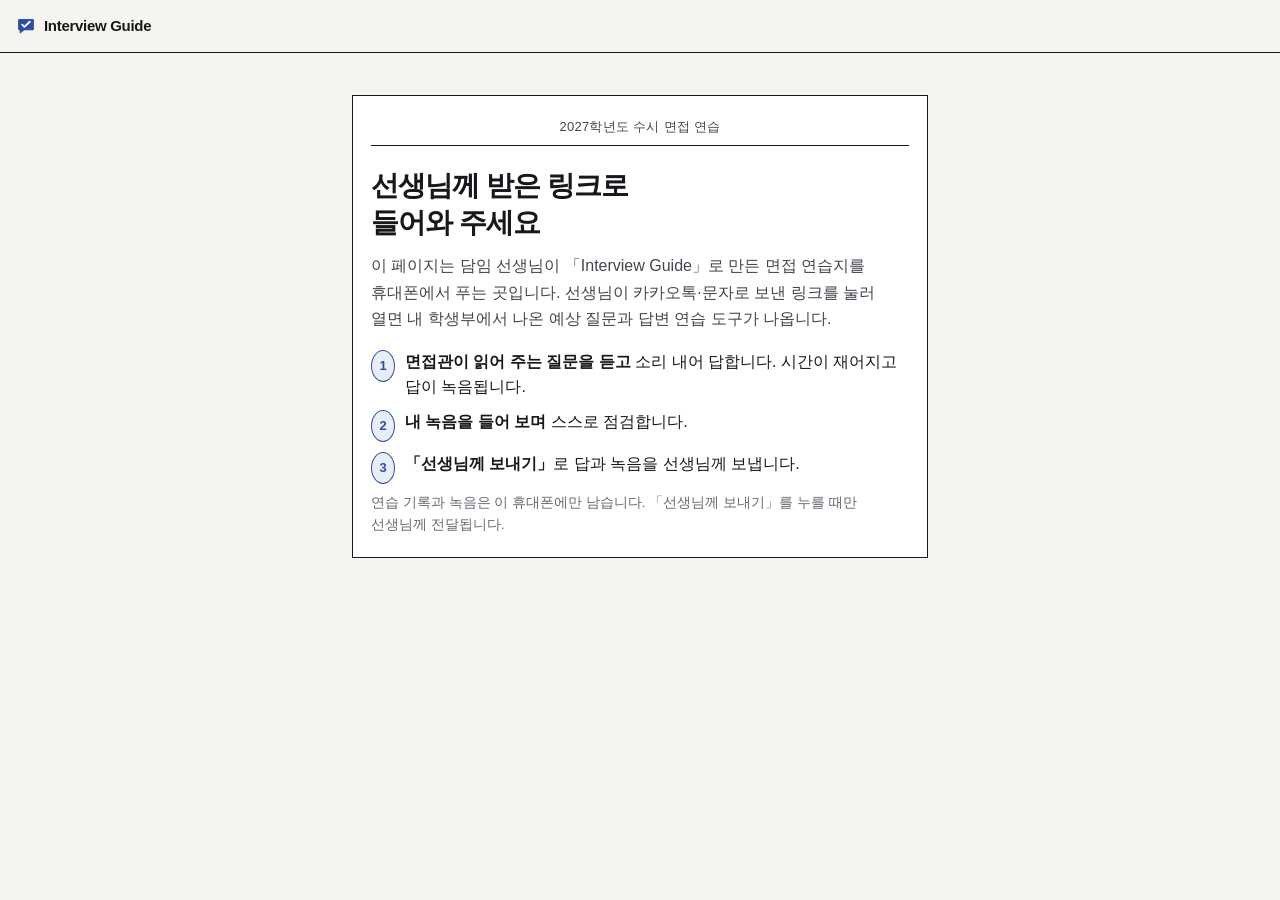
==== commit b69ddc92: "학생 화면: 카카오톡 링크 미리보기(썸네일·제목·설명) Co-Authored-By: Claude Opus 5.5 <noreply@anthropic.com>" ====
--- a/index.html
+++ b/index.html
@@ -9,6 +9,18 @@
 <meta name="format-detection" content="telephone=no">
 <meta http-equiv="Content-Security-Policy" content="default-src 'none'; script-src 'self'; style-src 'self'; img-src 'self' data:; media-src blob:; connect-src https://ig-link.interviewguide.workers.dev; base-uri 'none'; form-action 'none'">
 <title>Interview Guide · 면접 연습</title>
+<meta name="description" content="선생님이 고른 면접 예상 질문을 듣고 답하며 녹음해 보세요. 연습한 답은 선생님께 바로 보낼 수 있어요.">
+<!-- 카카오톡·메신저 링크 미리보기(학생 이름·질문은 넣지 않는다). og:url은 넣지 않는다: 문제지가 # 뒤에 있어 그 주소로 열리면 빈 화면이 된다 -->
+<meta property="og:type" content="website">
+<meta property="og:site_name" content="Interview Guide">
+<meta property="og:title" content="면접 연습 · 선생님이 보낸 예상 질문">
+<meta property="og:description" content="질문을 듣고 답하며 녹음해 보세요. 연습한 답은 선생님께 바로 보낼 수 있어요.">
+<meta property="og:image" content="https://dylanm0.github.io/interviewguide/og.png">
+<meta property="og:image:width" content="1200">
+<meta property="og:image:height" content="630">
+<meta property="og:image:alt" content="Interview Guide 면접 연습">
+<meta property="og:locale" content="ko_KR">
+<meta name="twitter:card" content="summary_large_image">
 <link rel="icon" href="data:image/svg+xml,%3Csvg xmlns='http://www.w3.org/2000/svg' viewBox='0 0 24 24'%3E%3Cpath d='M4 3.5h16a1.5 1.5 0 0 1 1.5 1.5v10.5a1.5 1.5 0 0 1-1.5 1.5H10l-4.6 3.6a.6.6 0 0 1-.97-.47V17H4A1.5 1.5 0 0 1 2.5 15.5V5A1.5 1.5 0 0 1 4 3.5Z' fill='%232f4ea2'/%3E%3Cpath d='M7.4 10.4l2.7 2.6 6.4-6.1' fill='none' stroke='%23fff' stroke-width='2.2' stroke-linecap='round' stroke-linejoin='round'/%3E%3C/svg%3E">
 <link rel="stylesheet" href="style.css">
 </head>
--- a/style.css
+++ b/style.css
@@ -1 +1 @@
-:root{--ink: #17181c;--ink-2: #44464f;--ink-3: #686a73;--desk: #f6f4ee;--sheet: #ffffff;--sheet-2: #faf8f3;--rule: #d8d4c9;--rule-2: #ebe8e0;--omr: #2f4ea2;--omr-dark: #243d80;--omr-tint: #e8edf8;--red: #c62e3f;--red-tint: #fdecee;--ok: #2b6620;--ok-tint: #e7f8df;--info: #0b4f8c;--info-tint: #e2f1ff;--hl-academic: #ffe45c;--hl-career: #9fd3ff;--hl-community: #b8f0a0;--tx-academic: #6e5400;--tx-career: #0b4f8c;--tx-community: #2b6620;--font-sans: "Pretendard Variable", Pretendard, -apple-system, BlinkMacSystemFont, "Apple SD Gothic Neo", "Malgun Gothic", "Noto Sans KR", sans-serif;--font-serif: "Noto Serif KR", "AppleMyungjo", "Nanum Myeongjo", Batang, "Batang", serif;--ease: cubic-bezier(.16, 1, .3, 1);--nav-h: 64px}*{box-sizing:border-box}html{-webkit-text-size-adjust:100%;text-size-adjust:100%}body{margin:0;background:var(--desk);color:var(--ink);font-family:var(--font-sans);font-size:16px;line-height:1.65;word-break:keep-all;overflow-wrap:anywhere;-webkit-font-smoothing:antialiased;-webkit-tap-highlight-color:transparent}button,input,textarea{font:inherit;color:inherit}h1,h2,p{margin:0}ul,ol{margin:0;padding:0;list-style:none}:focus-visible{outline:2px solid var(--omr);outline-offset:2px}[hidden]{display:none!important}::selection{background:#ffe45ccc}.st-app{min-height:100vh;min-height:100dvh}.st-noscript{padding:24px}.st-main{max-width:600px;margin:0 auto;padding:12px 12px calc(var(--nav-h) + 28px + env(safe-area-inset-bottom,0px));display:flex;flex-direction:column;gap:12px}.st-practice .st-main{padding-bottom:calc(32px + env(safe-area-inset-bottom,0px))}.st-top{position:sticky;top:0;z-index:20;display:flex;align-items:center;justify-content:space-between;gap:12px;height:52px;padding:0 16px;padding-top:env(safe-area-inset-top,0px);box-sizing:content-box;background:#f6f4eef0;border-bottom:1px solid var(--ink);-webkit-backdrop-filter:blur(6px);backdrop-filter:blur(6px)}.st-brand{display:inline-flex;align-items:center;gap:8px;font-weight:800;font-size:15px;letter-spacing:-.02em}.st-logo{display:inline-flex}.st-saved{font-size:13px;color:var(--ok);font-weight:600;opacity:0;transition:opacity .3s}.st-saved.on{opacity:1}.st-saved.bad{color:var(--red);opacity:1}.st-back{display:inline-flex;align-items:center;gap:4px;min-height:44px;padding:0 10px 0 2px;margin-left:-6px;border:0;background:none;font-weight:700;font-size:15px;cursor:pointer}.st-nav{position:fixed;left:0;right:0;bottom:0;z-index:20;display:grid;grid-template-columns:repeat(3,1fr);height:calc(var(--nav-h) + env(safe-area-inset-bottom,0px));padding-bottom:env(safe-area-inset-bottom,0px);background:var(--sheet);border-top:1px solid var(--ink)}.st-nav-btn{position:relative;display:flex;flex-direction:column;align-items:center;justify-content:center;gap:2px;border:0;border-right:1px solid var(--rule-2);background:none;cursor:pointer;font-size:13px;font-weight:600;color:var(--ink-3)}.st-nav-btn:last-child{border-right:0}.st-nav-btn[aria-current=page]{color:var(--ink);box-shadow:inset 0 3px 0 var(--omr)}.st-nav-btn[aria-current=page] .st-ico{color:var(--omr)}.st-badge{position:absolute;top:7px;left:calc(50% + 8px);min-width:20px;height:18px;padding:0 5px;border-radius:9px;background:var(--omr);color:#fff;font-size:11px;line-height:18px;text-align:center;font-variant-numeric:tabular-nums}.st-ico{display:inline-flex;flex:none}.st-sheet{background:var(--sheet);border:1px solid var(--ink)}.st-pad{padding:18px 16px}.st-pad-x{padding:0 6px}.st-topline{font-size:13px;color:var(--ink-2);text-align:center;letter-spacing:.02em;padding-bottom:8px;border-bottom:1px solid var(--ink);margin-bottom:2px}.st-topline.left{text-align:left}.st-h1{font-size:24px;font-weight:800;letter-spacing:-.03em;margin:12px 0 14px}.st-h2{display:flex;align-items:baseline;gap:8px;flex-wrap:wrap;font-size:17px;font-weight:800;letter-spacing:-.02em;margin:0 0 10px}.st-h2 small{font-size:13px;font-weight:500;color:var(--ink-3)}.st-fine{font-size:13.5px;color:var(--ink-3);line-height:1.6;margin-top:8px}.st-fine.block{display:block;margin-top:2px}.st-cover-head{padding:14px 16px 18px;border-width:1px;box-shadow:0 0 0 3px var(--sheet),0 0 0 4px var(--ink);margin:4px 4px 2px}.st-title-row{display:flex;align-items:stretch;justify-content:space-between;gap:12px;padding:14px 0 12px;border-bottom:3px double var(--ink)}.st-title{font-size:25px;font-weight:800;letter-spacing:-.035em;line-height:1.28}.st-title span{display:block;font-family:var(--font-serif);font-weight:700;font-size:17px;color:var(--ink-2);margin-top:4px;letter-spacing:-.01em}.st-dday{flex:none;display:flex;flex-direction:column;align-items:center;justify-content:center;min-width:86px;padding:6px 10px;border:1.5px solid var(--ink);text-align:center}.st-dday span{font-size:12px;color:var(--ink-2);white-space:nowrap}.st-dday b{font-size:24px;font-weight:800;font-variant-numeric:tabular-nums;letter-spacing:-.02em;color:var(--omr);line-height:1.15}.st-dday.soon{border-color:var(--red)}.st-dday.soon b{color:var(--red)}.st-facts{display:grid;grid-template-columns:auto 1fr;gap:6px 14px;margin:14px 0 4px;font-size:15px}.st-facts dt{color:var(--ink-3);font-weight:600}.st-facts dd{margin:0;font-weight:600}.st-cta{display:grid;gap:8px;margin-top:16px}.st-omr-row{margin-top:14px;padding:10px 0 0;border-top:1px solid var(--rule)}.st-omr-label{display:flex;align-items:baseline;justify-content:space-between;font-size:13px;color:var(--ink-2);margin-bottom:6px}.st-omr-label b{font-size:16px;color:var(--ink);font-variant-numeric:tabular-nums}.st-omr{display:flex;flex-wrap:wrap;gap:2px 0}.st-omr-cell{display:inline-flex;flex-direction:column;align-items:center;gap:1px;width:30px;min-height:44px;padding:2px 0;border:0;background:none;cursor:pointer}.st-omr-cell .num{font-size:10.5px;font-weight:700;color:var(--omr);font-variant-numeric:tabular-nums;line-height:1.2}.omr{display:inline-flex;align-items:center;justify-content:center;flex:none;width:15px;height:22px;border-radius:50%;border:1.2px solid var(--omr);background:var(--omr-tint);font-size:11px;font-weight:700;color:var(--omr);font-variant-numeric:tabular-nums;transition:background-color .2s,color .2s}.omr.filled{background:var(--ink);border-color:var(--ink);color:#fff}.omr.sm{width:22px;height:28px;font-size:12px}.omr.lg{width:30px;height:40px;font-size:15px}.st-bogi{position:relative;border:1px solid var(--ink);padding:20px 14px 14px;margin-top:8px}.st-bogi-title{position:absolute;top:-11px;left:50%;transform:translate(-50%);background:var(--sheet);padding:0 10px;font-size:14px;font-weight:700;letter-spacing:.08em;white-space:nowrap}.st-bogi-title:before{content:"\3008  "}.st-bogi-title:after{content:" \3009"}.st-note{font-family:var(--font-serif);font-size:16.5px;line-height:1.8;white-space:pre-wrap}.st-crit{display:grid;gap:8px}.st-crit li{display:grid;grid-template-columns:minmax(84px,38%) 1fr 42px;align-items:center;gap:10px;font-size:15px}.st-crit-name{font-weight:600;line-height:1.35}.st-crit-bar{height:12px;background:var(--rule-2);position:relative;overflow:hidden}.st-crit-bar i{position:absolute;inset:0 auto 0 0;background:var(--omr)}.st-crit-bar.none{background:repeating-linear-gradient(90deg,var(--rule-2) 0 6px,transparent 6px 10px)}.st-crit-pct{text-align:right;font-variant-numeric:tabular-nums;font-size:15px}.st-prio{display:grid;gap:8px}.st-prio li{display:flex;gap:8px;line-height:1.55}.st-circ{color:var(--omr);font-weight:700;flex:none}.st-checks{display:grid;gap:2px}.st-check{display:flex;align-items:flex-start;gap:12px;padding:9px 0;cursor:pointer;line-height:1.55;min-height:44px}.st-check input{flex:none;width:22px;height:22px;margin:1px 0 0;accent-color:var(--omr);cursor:pointer}.st-checks li+li .st-check{border-top:1px dashed var(--rule)}.st-draft{border-top:1px solid var(--rule)}.st-draft:last-of-type{border-bottom:1px solid var(--rule)}.st-draft summary,.st-more summary{display:flex;align-items:center;gap:8px;min-height:48px;cursor:pointer;font-weight:700;list-style:none}.st-draft summary::-webkit-details-marker,.st-more summary::-webkit-details-marker{display:none}.st-draft summary:before,.st-more summary:before{content:"";width:8px;height:8px;flex:none;margin:0 4px 0 2px;border-right:2px solid var(--ink);border-bottom:2px solid var(--ink);transform:rotate(-45deg);transition:transform .2s var(--ease)}.st-draft[open] summary:before,.st-more[open] summary:before{transform:rotate(45deg)}.st-sum-meta{margin-left:auto;font-size:13px;font-weight:500;color:var(--ink-3);text-align:right}.st-draft-text{font-family:var(--font-serif);font-size:17px;line-height:1.9;white-space:pre-wrap;padding:4px 2px 12px}.st-read{display:flex;align-items:center;gap:10px;flex-wrap:wrap}.st-read-time{font-size:22px;font-variant-numeric:tabular-nums;color:var(--omr)}.st-read-time.over{color:var(--red)}.st-read-target{color:var(--ink-3);font-variant-numeric:tabular-nums}.st-read-hint{display:block;font-size:13.5px;color:var(--ink-2);padding:6px 0 14px}.st-btn{display:inline-flex;align-items:center;justify-content:center;gap:8px;min-height:52px;padding:0 18px;border:1.5px solid var(--ink);border-radius:0;background:var(--sheet);font-weight:700;font-size:16px;cursor:pointer;text-decoration:none;color:var(--ink);transition:background-color .15s,transform .12s}.st-btn:active{transform:translateY(1px)}.st-btn.primary{background:var(--omr);border-color:var(--omr);color:#fff}.st-btn.primary:active{background:var(--omr-dark)}.st-btn.line:active{background:var(--sheet-2)}.st-btn.sm{min-height:44px;padding:0 14px;font-size:15px}.st-btn.block{display:flex;width:100%;margin-top:14px}.st-btn:disabled{opacity:.45;cursor:not-allowed}.st-btn.rec{border-color:var(--red);color:var(--red);background:var(--red-tint);animation:st-pulse 1.4s ease-in-out infinite}@keyframes st-pulse{50%{box-shadow:0 0 0 5px #c62e3f2e}}.st-link{border:0;background:none;padding:10px 0;min-height:44px;color:var(--ink-2);text-decoration:underline;text-underline-offset:3px;cursor:pointer;font-size:14px}.st-link.center{display:block;margin:6px auto 0}.st-row2{display:grid;grid-template-columns:1fr 1fr;gap:8px;margin-top:12px}.st-box{border:1px solid var(--ink);padding:12px 14px;font-size:15px;line-height:1.6;margin-top:14px}.st-box.warn{background:var(--red-tint);border-color:var(--red);color:#7a1c27}.st-box.info{background:var(--omr-tint);border-color:var(--omr)}.st-empty{padding:26px 16px;text-align:center;color:var(--ink-2);border:1px dashed var(--rule);background:var(--sheet);font-size:15px;line-height:1.6}.st-landing{padding:20px 18px 22px;margin-top:18px}.st-land-title{font-size:28px;font-weight:800;letter-spacing:-.035em;line-height:1.3;margin:22px 0 12px}.st-land-body{color:var(--ink-2);margin-top:12px}.st-steps{counter-reset:s;display:grid;gap:10px;margin:18px 0 4px}.st-steps li{counter-increment:s;display:flex;gap:10px;line-height:1.55}.st-steps li:before{content:counter(s);flex:none;width:22px;height:30px;border-radius:50%;display:inline-flex;align-items:center;justify-content:center;border:1.2px solid var(--omr);background:var(--omr-tint);color:var(--omr);font-weight:700;font-size:13px}.st-instr{font-family:var(--font-serif);font-weight:700;font-size:16px;margin-bottom:12px}.st-seg{display:grid;grid-template-columns:repeat(3,1fr);border:1px solid var(--ink)}.st-seg button{min-height:46px;border:0;border-right:1px solid var(--ink);background:var(--sheet);font-weight:700;font-size:15px;cursor:pointer;display:inline-flex;align-items:center;justify-content:center;gap:5px}.st-seg button:last-child{border-right:0}.st-seg button[aria-pressed=true]{background:var(--ink);color:#fff;box-shadow:inset 0 -3px 0 var(--omr)}.st-seg-n{font-size:12.5px;font-weight:600;opacity:.7;font-variant-numeric:tabular-nums}.st-cards{display:flex;flex-direction:column;gap:10px}.st-qcard{padding:14px 14px 12px}.st-q-top{display:flex;align-items:center;gap:10px}.st-q-meta{display:flex;align-items:center;gap:6px 8px;flex-wrap:wrap;font-size:13.5px;color:var(--ink-2);flex:1;min-width:0}.st-done{color:var(--ok);font-weight:600}.st-count{font-size:14px;font-weight:700;color:var(--ink-2);font-variant-numeric:tabular-nums}.st-star{flex:none;width:44px;height:44px;margin:-6px -8px -6px 0;border:0;background:none;color:#b9b5aa;cursor:pointer;display:inline-flex;align-items:center;justify-content:center}.st-star.on{color:#e0a800}.st-star.on svg{fill:#ffd21f}.st-q-text{font-family:var(--font-serif);font-size:18px;font-weight:600;line-height:1.65;margin:10px 0 6px;letter-spacing:-.01em}.st-q-actions{display:flex;justify-content:flex-end;gap:8px;margin-top:8px}.st-tag{display:inline-flex;align-items:center;gap:4px;padding:1px 7px 1px 2px;font-size:12.5px;font-weight:600;border:1px solid currentColor}.st-tag b{display:inline-flex;align-items:center;justify-content:center;width:18px;height:18px;font-size:11.5px;color:var(--ink)}.st-tag.academic{color:var(--tx-academic)}.st-tag.academic b{background:var(--hl-academic)}.st-tag.career{color:var(--tx-career)}.st-tag.career b{background:var(--hl-career)}.st-tag.community{color:var(--tx-community)}.st-tag.community b{background:var(--hl-community)}.st-more{border-top:1px dashed var(--rule)}.st-more summary{min-height:44px;font-size:14.5px;color:var(--ink-2)}.st-quote{margin:0 0 12px;padding:10px 12px;background:var(--sheet-2);border-left:3px solid var(--ink);font-family:var(--font-serif);font-size:15.5px;line-height:1.85}.st-quote mark{background:linear-gradient(transparent 12%,var(--hl, var(--hl-academic)) 12%,var(--hl, var(--hl-academic)) 92%,transparent 92%);color:inherit;padding:0 1px;box-decoration-break:clone;-webkit-box-decoration-break:clone}.st-quote.career{--hl: var(--hl-career)}.st-quote.community{--hl: var(--hl-community)}.st-points,.st-follow{display:grid;gap:6px;margin:0 0 12px}.st-points li,.st-follow li{position:relative;padding-left:16px;line-height:1.6;font-size:15px}.st-points li:before{content:"";position:absolute;left:3px;top:.7em;width:6px;height:6px;background:var(--omr)}.st-follow{counter-reset:f}.st-follow li{counter-increment:f;padding-left:26px}.st-follow li:before{content:"\3260";position:absolute;left:0;color:var(--omr);font-weight:700}.st-follow li:nth-child(2):before{content:"\3261"}.st-follow li:nth-child(3):before{content:"\3262"}.st-follow li:nth-child(4):before{content:"\3263"}.st-follow li:nth-child(5):before{content:"\3264"}.st-sub-h{font-size:14px;font-weight:700;margin:2px 0 6px}.st-prog{height:4px;background:var(--rule-2);position:sticky;top:calc(53px + env(safe-area-inset-top,0px));z-index:19}.st-prog i{display:block;height:100%;background:var(--omr);transition:width .4s var(--ease)}.st-pq{padding:16px 16px 6px}.st-pq-text{font-family:var(--font-serif);font-size:22px;font-weight:700;line-height:1.6;letter-spacing:-.015em;margin:14px 0 12px}.st-clock{border:1px solid var(--ink);padding:10px 12px 2px;margin-bottom:14px;--c: var(--omr)}.st-clock.over{--c: var(--red);border-color:var(--red)}.st-clock-row{display:flex;align-items:baseline;gap:8px}.st-clock-row b{font-size:40px;font-weight:800;line-height:1.1;font-variant-numeric:tabular-nums;color:var(--c);letter-spacing:-.02em;transition:color .3s}.st-clock-row span{color:var(--ink-3);font-variant-numeric:tabular-nums}.st-clock-track{height:6px;background:var(--rule-2);margin-top:6px}.st-clock-track i{display:block;height:100%;width:0;background:var(--c);transition:width .25s linear,background-color .3s}.st-label{display:block;font-size:14px;font-weight:700;margin:12px 0 6px}.st-answer{display:block;width:100%;min-height:170px;padding:12px 14px;border:1px solid var(--rule);border-bottom:1.5px solid var(--ink);border-radius:0;background:#fff;font-size:16.5px;line-height:1.75;resize:vertical;outline:none;background-image:repeating-linear-gradient(transparent 0 calc(1.75em - 1px),var(--rule-2) calc(1.75em - 1px) 1.75em);background-position:0 12px;background-attachment:local}.st-answer.sm{min-height:92px}.st-answer:focus{border-color:var(--ink);background-color:#fffef8}.st-stats{display:flex;gap:14px;flex-wrap:wrap;font-size:14px;color:var(--ink-2);margin-top:8px;font-variant-numeric:tabular-nums}.st-stats .warn{color:var(--red);font-weight:700}.st-interim{min-height:0;color:var(--ink-3);font-size:15px;font-style:italic}.st-interim:empty{display:none}.st-interim:not(:empty){margin-top:6px}.st-result{display:grid;grid-template-columns:repeat(3,1fr);border:1px solid var(--ink);margin-bottom:14px}.st-result>div{display:flex;flex-direction:column;align-items:center;padding:10px 4px;border-right:1px solid var(--rule);text-align:center}.st-result>div:last-child{border-right:0}.st-result span{font-size:12.5px;color:var(--ink-3)}.st-result b{font-size:22px;font-weight:800;font-variant-numeric:tabular-nums;line-height:1.3}.st-result small{font-size:12px;color:var(--ink-2)}.st-result .good b{color:var(--omr)}.st-result .bad b{color:var(--red)}.st-myanswer{white-space:pre-wrap;font-size:15px;color:var(--ink-2);padding:0 0 12px}.st-review .st-h2{margin-top:14px}.st-code{display:block;width:100%;padding:10px 12px;border:1px solid var(--ink);border-radius:0;background:var(--sheet-2);font-family:ui-monospace,Menlo,Consolas,monospace;font-size:13px;line-height:1.5;word-break:break-all;resize:none}.st-code-wrap{margin-top:18px;padding-top:4px;border-top:3px double var(--ink)}.st-log{display:grid;grid-template-columns:minmax(0,1fr)}.st-log li{min-width:0;display:flex;align-items:center;gap:10px;padding:8px 0;border-top:1px dashed var(--rule);font-size:14.5px}.st-log-q{flex:1;min-width:0;overflow:hidden;text-overflow:ellipsis;white-space:nowrap}.st-log-t{font-variant-numeric:tabular-nums;color:var(--omr);font-weight:700}.st-log-t.over{color:var(--red)}.st-toast{position:fixed;left:50%;bottom:calc(var(--nav-h) + 16px + env(safe-area-inset-bottom,0px));z-index:40;transform:translate(-50%,16px);opacity:0;pointer-events:none;max-width:calc(100vw - 32px);padding:12px 16px;background:var(--ink);color:#fff;font-size:15px;line-height:1.5;transition:opacity .2s,transform .3s var(--ease)}.st-toast.on{opacity:1;transform:translate(-50%)}@media(min-width:640px){.st-main{padding-top:24px}.st-pad{padding:22px 24px}.st-title{font-size:28px}.st-cta{grid-template-columns:1fr 1fr}}.st-replay{display:inline-flex;align-items:center;gap:6px;padding:4px 0 10px;min-height:40px;color:var(--omr);font-weight:600;text-decoration:none}.st-switches{display:flex;flex-wrap:wrap;gap:8px}.st-switch{display:inline-flex;align-items:center;gap:6px;min-height:40px;padding:0 12px;border:1px solid var(--rule);background:var(--sheet);color:var(--ink-2);font-size:14px;cursor:pointer}.st-switch b{font-size:12.5px;padding:1px 6px;background:var(--rule-2);color:var(--ink-3)}.st-switch.on{border-color:var(--omr);color:var(--omr)}.st-switch.on b{background:var(--omr);color:#fff}.st-reading{text-align:center;padding-top:26px}.st-reading-t{font-weight:700;font-size:17px;margin-top:14px}.st-wave{display:inline-flex;align-items:center;gap:5px;height:34px}.st-wave i{display:block;width:5px;height:100%;background:var(--omr);transform-origin:center;animation:st-wave 1s ease-in-out infinite}.st-wave i:nth-child(2){animation-delay:.12s}.st-wave i:nth-child(3){animation-delay:.24s}.st-wave i:nth-child(4){animation-delay:.36s}.st-wave i:nth-child(5){animation-delay:.48s}@keyframes st-wave{0%,to{transform:scaleY(.25)}50%{transform:scaleY(1)}}.st-clock-foot{display:flex;align-items:center;justify-content:space-between;gap:8px}.st-clock.paused .st-clock-row b{opacity:.45}.st-rec{display:inline-flex;align-items:center;gap:6px;font-size:13.5px;color:var(--ink-3)}.st-rec.on{color:var(--red);font-weight:700}.st-rec.on:before{content:"";width:9px;height:9px;border-radius:50%;background:var(--red);animation:st-blink 1.2s ease-in-out infinite}.st-clock.paused .st-rec.on:before{animation:none;opacity:.4}.st-rec.bad{color:var(--red)}@keyframes st-blink{50%{opacity:.25}}.st-listen{border:1px solid var(--rule);background:var(--sheet-2);padding:4px 12px 10px;margin-bottom:14px}.st-listen .st-label{display:flex;align-items:center;gap:6px}.st-listen audio{display:block;width:100%;height:40px}.st-send-h{margin-top:22px}.st-file{display:flex;align-items:center;gap:12px;border:1px solid var(--ink);padding:12px;margin-top:14px;min-width:0}.st-file>div{display:flex;flex-direction:column;min-width:0}.st-file b{font-size:14.5px;overflow:hidden;text-overflow:ellipsis;white-space:nowrap}.st-file small{font-size:12.5px;color:var(--ink-3)}.st-file-ico{color:var(--omr);flex:none}.st-log-a{color:var(--omr);display:inline-flex}@media(prefers-reduced-motion:reduce){*,*:before,*:after{animation:none!important;transition:none!important;scroll-behavior:auto!important}}
+:root{--ink: #17181c;--ink-2: #44464f;--ink-3: #686a73;--desk: #f6f4ee;--sheet: #ffffff;--sheet-2: #faf8f3;--rule: #d8d4c9;--rule-2: #ebe8e0;--omr: #2f4ea2;--omr-dark: #243d80;--omr-tint: #e8edf8;--red: #c62e3f;--red-tint: #fdecee;--ok: #2b6620;--ok-tint: #e7f8df;--info: #0b4f8c;--info-tint: #e2f1ff;--hl-academic: #ffe45c;--hl-career: #9fd3ff;--hl-community: #b8f0a0;--tx-academic: #6e5400;--tx-career: #0b4f8c;--tx-community: #2b6620;--font-sans: "Pretendard Variable", Pretendard, -apple-system, BlinkMacSystemFont, "Apple SD Gothic Neo", "Malgun Gothic", "Noto Sans KR", sans-serif;--font-serif: "Noto Serif KR", "AppleMyungjo", "Nanum Myeongjo", Batang, "Batang", serif;--ease: cubic-bezier(.16, 1, .3, 1);--nav-h: 64px}*{box-sizing:border-box}html{-webkit-text-size-adjust:100%;text-size-adjust:100%}body{margin:0;background:var(--desk);color:var(--ink);font-family:var(--font-sans);font-size:16px;line-height:1.65;word-break:keep-all;overflow-wrap:break-word;-webkit-font-smoothing:antialiased;-webkit-tap-highlight-color:transparent}button,input,textarea{font:inherit;color:inherit}h1,h2,p{margin:0}ul,ol{margin:0;padding:0;list-style:none}:focus-visible{outline:2px solid var(--omr);outline-offset:2px}[hidden]{display:none!important}::selection{background:#ffe45ccc}.st-app{min-height:100vh;min-height:100dvh}.st-noscript{padding:24px}.st-main{max-width:600px;margin:0 auto;padding:12px 12px calc(var(--nav-h) + 28px + env(safe-area-inset-bottom,0px));display:flex;flex-direction:column;gap:12px}.st-practice .st-main{padding-bottom:calc(32px + env(safe-area-inset-bottom,0px))}.st-top{position:sticky;top:0;z-index:20;display:flex;align-items:center;justify-content:space-between;gap:12px;height:52px;padding:0 16px;padding-top:env(safe-area-inset-top,0px);box-sizing:content-box;background:#f6f4eef0;border-bottom:1px solid var(--ink);-webkit-backdrop-filter:blur(6px);backdrop-filter:blur(6px)}.st-brand{display:inline-flex;align-items:center;gap:8px;font-weight:800;font-size:15px;letter-spacing:-.02em}.st-logo{display:inline-flex}.st-saved{font-size:13px;color:var(--ok);font-weight:600;opacity:0;transition:opacity .3s}.st-saved.on{opacity:1}.st-saved.bad{color:var(--red);opacity:1}.st-back{display:inline-flex;align-items:center;gap:4px;min-height:44px;padding:0 10px 0 2px;margin-left:-6px;border:0;background:none;font-weight:700;font-size:15px;cursor:pointer}.st-nav{position:fixed;left:0;right:0;bottom:0;z-index:20;display:grid;grid-template-columns:repeat(3,1fr);height:calc(var(--nav-h) + env(safe-area-inset-bottom,0px));padding-bottom:env(safe-area-inset-bottom,0px);background:var(--sheet);border-top:1px solid var(--ink)}.st-nav-btn{position:relative;display:flex;flex-direction:column;align-items:center;justify-content:center;gap:2px;border:0;border-right:1px solid var(--rule-2);background:none;cursor:pointer;font-size:13px;font-weight:600;color:var(--ink-3)}.st-nav-btn:last-child{border-right:0}.st-nav-btn[aria-current=page]{color:var(--ink);box-shadow:inset 0 3px 0 var(--omr)}.st-nav-btn[aria-current=page] .st-ico{color:var(--omr)}.st-badge{position:absolute;top:7px;left:calc(50% + 8px);min-width:20px;height:18px;padding:0 5px;border-radius:9px;background:var(--omr);color:#fff;font-size:11px;line-height:18px;text-align:center;font-variant-numeric:tabular-nums}.st-ico{display:inline-flex;flex:none}.st-sheet{background:var(--sheet);border:1px solid var(--ink)}.st-pad{padding:18px 16px}.st-pad-x{padding:0 6px}.st-topline{font-size:13px;color:var(--ink-2);text-align:center;letter-spacing:.02em;padding-bottom:8px;border-bottom:1px solid var(--ink);margin-bottom:2px}.st-topline.left{text-align:left}.st-h1{font-size:24px;font-weight:800;letter-spacing:-.03em;margin:12px 0 14px}.st-h2{display:flex;align-items:baseline;gap:8px;flex-wrap:wrap;font-size:17px;font-weight:800;letter-spacing:-.02em;margin:0 0 10px}.st-h2 small{font-size:13px;font-weight:500;color:var(--ink-3)}.st-fine{font-size:13.5px;color:var(--ink-3);line-height:1.6;margin-top:8px}.st-fine.block{display:block;margin-top:2px}.st-cover-head{padding:14px 16px 18px;border-width:1px;box-shadow:0 0 0 3px var(--sheet),0 0 0 4px var(--ink);margin:4px 4px 2px}.st-title-row{display:flex;align-items:stretch;justify-content:space-between;gap:12px;padding:14px 0 12px;border-bottom:3px double var(--ink)}.st-title{font-size:25px;font-weight:800;letter-spacing:-.035em;line-height:1.28}.st-title span{display:block;font-family:var(--font-serif);font-weight:700;font-size:17px;color:var(--ink-2);margin-top:4px;letter-spacing:-.01em}.st-dday{flex:none;display:flex;flex-direction:column;align-items:center;justify-content:center;min-width:86px;padding:6px 10px;border:1.5px solid var(--ink);text-align:center}.st-dday span{font-size:12px;color:var(--ink-2);white-space:nowrap}.st-dday b{font-size:24px;font-weight:800;font-variant-numeric:tabular-nums;letter-spacing:-.02em;color:var(--omr);line-height:1.15}.st-dday.soon{border-color:var(--red)}.st-dday.soon b{color:var(--red)}.st-facts{display:grid;grid-template-columns:auto 1fr;gap:6px 14px;margin:14px 0 4px;font-size:15px}.st-facts dt{color:var(--ink-3);font-weight:600}.st-facts dd{margin:0;font-weight:600}.st-cta{display:grid;gap:8px;margin-top:16px}.st-omr-row{margin-top:14px;padding:10px 0 0;border-top:1px solid var(--rule)}.st-omr-label{display:flex;align-items:baseline;justify-content:space-between;font-size:13px;color:var(--ink-2);margin-bottom:6px}.st-omr-label b{font-size:16px;color:var(--ink);font-variant-numeric:tabular-nums}.st-omr{display:flex;flex-wrap:wrap;gap:2px 0}.st-omr-cell{display:inline-flex;flex-direction:column;align-items:center;gap:1px;width:30px;min-height:44px;padding:2px 0;border:0;background:none;cursor:pointer}.st-omr-cell .num{font-size:10.5px;font-weight:700;color:var(--omr);font-variant-numeric:tabular-nums;line-height:1.2}.omr{display:inline-flex;align-items:center;justify-content:center;flex:none;width:15px;height:22px;border-radius:50%;border:1.2px solid var(--omr);background:var(--omr-tint);font-size:11px;font-weight:700;color:var(--omr);font-variant-numeric:tabular-nums;transition:background-color .2s,color .2s}.omr.filled{background:var(--ink);border-color:var(--ink);color:#fff}.omr.sm{width:22px;height:28px;font-size:12px}.omr.lg{width:30px;height:40px;font-size:15px}.st-bogi{position:relative;border:1px solid var(--ink);padding:20px 14px 14px;margin-top:8px}.st-bogi-title{position:absolute;top:-11px;left:50%;transform:translate(-50%);background:var(--sheet);padding:0 10px;font-size:14px;font-weight:700;letter-spacing:.08em;white-space:nowrap}.st-bogi-title:before{content:"\3008  "}.st-bogi-title:after{content:" \3009"}.st-note{font-family:var(--font-serif);font-size:16.5px;line-height:1.8;white-space:pre-wrap}.st-crit{display:grid;gap:8px}.st-crit li{display:grid;grid-template-columns:minmax(84px,38%) 1fr 42px;align-items:center;gap:10px;font-size:15px}.st-crit-name{font-weight:600;line-height:1.35}.st-crit-bar{height:12px;background:var(--rule-2);position:relative;overflow:hidden}.st-crit-bar i{position:absolute;inset:0 auto 0 0;background:var(--omr)}.st-crit-bar.none{background:repeating-linear-gradient(90deg,var(--rule-2) 0 6px,transparent 6px 10px)}.st-crit-pct{text-align:right;font-variant-numeric:tabular-nums;font-size:15px}.st-prio{display:grid;gap:8px}.st-prio li{display:flex;gap:8px;line-height:1.55}.st-circ{color:var(--omr);font-weight:700;flex:none}.st-checks{display:grid;gap:2px}.st-check{display:flex;align-items:flex-start;gap:12px;padding:9px 0;cursor:pointer;line-height:1.55;min-height:44px}.st-check input{flex:none;width:22px;height:22px;margin:1px 0 0;accent-color:var(--omr);cursor:pointer}.st-checks li+li .st-check{border-top:1px dashed var(--rule)}.st-draft{border-top:1px solid var(--rule)}.st-draft:last-of-type{border-bottom:1px solid var(--rule)}.st-draft summary,.st-more summary{display:flex;align-items:center;gap:8px;min-height:48px;cursor:pointer;font-weight:700;list-style:none}.st-draft summary::-webkit-details-marker,.st-more summary::-webkit-details-marker{display:none}.st-draft summary:before,.st-more summary:before{content:"";width:8px;height:8px;flex:none;margin:0 4px 0 2px;border-right:2px solid var(--ink);border-bottom:2px solid var(--ink);transform:rotate(-45deg);transition:transform .2s var(--ease)}.st-draft[open] summary:before,.st-more[open] summary:before{transform:rotate(45deg)}.st-sum-meta{margin-left:auto;font-size:13px;font-weight:500;color:var(--ink-3);text-align:right}.st-draft-text{font-family:var(--font-serif);font-size:17px;line-height:1.9;white-space:pre-wrap;padding:4px 2px 12px}.st-read{display:flex;align-items:center;gap:10px;flex-wrap:wrap}.st-read-time{font-size:22px;font-variant-numeric:tabular-nums;color:var(--omr)}.st-read-time.over{color:var(--red)}.st-read-target{color:var(--ink-3);font-variant-numeric:tabular-nums}.st-read-hint{display:block;font-size:13.5px;color:var(--ink-2);padding:6px 0 14px}.st-btn{display:inline-flex;align-items:center;justify-content:center;gap:8px;min-height:52px;padding:0 18px;border:1.5px solid var(--ink);border-radius:0;background:var(--sheet);font-weight:700;font-size:16px;cursor:pointer;text-decoration:none;color:var(--ink);transition:background-color .15s,transform .12s}.st-btn:active{transform:translateY(1px)}.st-btn.primary{background:var(--omr);border-color:var(--omr);color:#fff}.st-btn.primary:active{background:var(--omr-dark)}.st-btn.line:active{background:var(--sheet-2)}.st-send-cta{grid-column:1 / -1;border-style:dashed;border-color:var(--rule);color:var(--ink-2);font-weight:600}.st-send-cta small{font-weight:500;font-size:13px;color:var(--ink-3)}.st-send-cta.on{border-style:solid;border-color:var(--omr);color:var(--omr);background:var(--omr-tint);font-weight:700}.st-send-cta:active{background:var(--sheet-2)}.st-btn.sm{min-height:44px;padding:0 14px;font-size:15px}.st-btn.block{display:flex;width:100%;margin-top:14px}.st-btn:disabled{opacity:.45;cursor:not-allowed}.st-btn.rec{border-color:var(--red);color:var(--red);background:var(--red-tint);animation:st-pulse 1.4s ease-in-out infinite}@keyframes st-pulse{50%{box-shadow:0 0 0 5px #c62e3f2e}}.st-link{border:0;background:none;padding:10px 0;min-height:44px;color:var(--ink-2);text-decoration:underline;text-underline-offset:3px;cursor:pointer;font-size:14px}.st-link.center{display:block;margin:6px auto 0}.st-row2{display:grid;grid-template-columns:1fr 1fr;gap:8px;margin-top:12px}.st-box{border:1px solid var(--ink);padding:12px 14px;font-size:15px;line-height:1.6;margin-top:14px}.st-box.warn{background:var(--red-tint);border-color:var(--red);color:#7a1c27}.st-box.info{background:var(--omr-tint);border-color:var(--omr)}.st-box.ok{background:var(--ok-tint);border-color:var(--ok);color:var(--ok)}.st-box .block{display:block;margin-top:4px}.st-push-status:not(:empty){margin-top:10px}.st-send-alt{padding-top:14px;border-top:1px solid var(--rule-2);color:var(--ink-3)}.st-empty{padding:26px 16px;text-align:center;color:var(--ink-2);border:1px dashed var(--rule);background:var(--sheet);font-size:15px;line-height:1.6}.st-landing{padding:20px 18px 22px;margin-top:18px}.st-land-title{font-size:28px;font-weight:800;letter-spacing:-.035em;line-height:1.3;margin:22px 0 12px}.st-land-body{color:var(--ink-2);margin-top:12px}.st-steps{counter-reset:s;display:grid;gap:10px;margin:18px 0 4px}.st-steps li{counter-increment:s;display:flex;gap:10px;line-height:1.55}.st-steps li:before{content:counter(s);flex:none;width:22px;height:30px;border-radius:50%;display:inline-flex;align-items:center;justify-content:center;border:1.2px solid var(--omr);background:var(--omr-tint);color:var(--omr);font-weight:700;font-size:13px}.st-instr{font-family:var(--font-serif);font-weight:700;font-size:16px;margin-bottom:12px}.st-seg{display:grid;grid-template-columns:repeat(3,1fr);border:1px solid var(--ink)}.st-seg button{min-height:46px;border:0;border-right:1px solid var(--ink);background:var(--sheet);font-weight:700;font-size:15px;cursor:pointer;display:inline-flex;align-items:center;justify-content:center;gap:5px}.st-seg button:last-child{border-right:0}.st-seg button[aria-pressed=true]{background:var(--ink);color:#fff;box-shadow:inset 0 -3px 0 var(--omr)}.st-seg-n{font-size:12.5px;font-weight:600;opacity:.7;font-variant-numeric:tabular-nums}.st-cards{display:flex;flex-direction:column;gap:10px}.st-qcard{padding:14px 14px 12px}.st-q-top{display:flex;align-items:center;gap:10px}.st-q-meta{display:flex;align-items:center;gap:6px 8px;flex-wrap:wrap;font-size:13.5px;color:var(--ink-2);flex:1;min-width:0}.st-done{color:var(--ok);font-weight:600}.st-count{font-size:14px;font-weight:700;color:var(--ink-2);font-variant-numeric:tabular-nums}.st-star{flex:none;width:44px;height:44px;margin:-6px -8px -6px 0;border:0;background:none;color:#b9b5aa;cursor:pointer;display:inline-flex;align-items:center;justify-content:center}.st-star.on{color:#e0a800}.st-star.on svg{fill:#ffd21f}.st-q-text{font-family:var(--font-serif);font-size:18px;font-weight:600;line-height:1.65;margin:10px 0 6px;letter-spacing:-.01em}.st-q-actions{display:flex;justify-content:flex-end;gap:8px;margin-top:8px}.st-tag{display:inline-flex;align-items:center;gap:4px;padding:1px 7px 1px 2px;font-size:12.5px;font-weight:600;border:1px solid currentColor}.st-tag b{display:inline-flex;align-items:center;justify-content:center;width:18px;height:18px;font-size:11.5px;color:var(--ink)}.st-tag.academic{color:var(--tx-academic)}.st-tag.academic b{background:var(--hl-academic)}.st-tag.career{color:var(--tx-career)}.st-tag.career b{background:var(--hl-career)}.st-tag.community{color:var(--tx-community)}.st-tag.community b{background:var(--hl-community)}.st-more{border-top:1px dashed var(--rule)}.st-more summary{min-height:44px;font-size:14.5px;color:var(--ink-2)}.st-quote{margin:0 0 12px;padding:10px 12px;background:var(--sheet-2);border-left:3px solid var(--ink);font-family:var(--font-serif);font-size:15.5px;line-height:1.85}.st-quote mark{background:linear-gradient(transparent 12%,var(--hl, var(--hl-academic)) 12%,var(--hl, var(--hl-academic)) 92%,transparent 92%);color:inherit;padding:0 1px;box-decoration-break:clone;-webkit-box-decoration-break:clone}.st-quote.career{--hl: var(--hl-career)}.st-quote.community{--hl: var(--hl-community)}.st-points,.st-follow{display:grid;gap:6px;margin:0 0 12px}.st-points li,.st-follow li{position:relative;padding-left:16px;line-height:1.6;font-size:15px}.st-points li:before{content:"";position:absolute;left:3px;top:.7em;width:6px;height:6px;background:var(--omr)}.st-follow{counter-reset:f}.st-follow li{counter-increment:f;padding-left:26px}.st-follow li:before{content:"\3260";position:absolute;left:0;color:var(--omr);font-weight:700}.st-follow li:nth-child(2):before{content:"\3261"}.st-follow li:nth-child(3):before{content:"\3262"}.st-follow li:nth-child(4):before{content:"\3263"}.st-follow li:nth-child(5):before{content:"\3264"}.st-sub-h{font-size:14px;font-weight:700;margin:2px 0 6px}.st-prog{height:4px;background:var(--rule-2);position:sticky;top:calc(53px + env(safe-area-inset-top,0px));z-index:19}.st-prog i{display:block;height:100%;background:var(--omr);transition:width .4s var(--ease)}.st-pq{padding:16px 16px 6px}.st-pq-text{font-family:var(--font-serif);font-size:22px;font-weight:700;line-height:1.6;letter-spacing:-.015em;margin:14px 0 12px}.st-clock{border:1px solid var(--ink);padding:10px 12px 2px;margin-bottom:14px;--c: var(--omr)}.st-clock.over{--c: var(--red);border-color:var(--red)}.st-clock-row{display:flex;align-items:baseline;gap:8px}.st-clock-row b{font-size:40px;font-weight:800;line-height:1.1;font-variant-numeric:tabular-nums;color:var(--c);letter-spacing:-.02em;transition:color .3s}.st-clock-row span{color:var(--ink-3);font-variant-numeric:tabular-nums}.st-clock-track{height:6px;background:var(--rule-2);margin-top:6px}.st-clock-track i{display:block;height:100%;width:0;background:var(--c);transition:width .25s linear,background-color .3s}.st-label{display:block;font-size:14px;font-weight:700;margin:12px 0 6px}.st-answer{display:block;width:100%;min-height:170px;padding:12px 14px;border:1px solid var(--rule);border-bottom:1.5px solid var(--ink);border-radius:0;background:#fff;font-size:16.5px;line-height:1.75;resize:vertical;outline:none;background-image:repeating-linear-gradient(transparent 0 calc(1.75em - 1px),var(--rule-2) calc(1.75em - 1px) 1.75em);background-position:0 12px;background-attachment:local}.st-answer.sm{min-height:92px}.st-answer:focus{border-color:var(--ink);background-color:#fffef8}.st-stats{display:flex;gap:14px;flex-wrap:wrap;font-size:14px;color:var(--ink-2);margin-top:8px;font-variant-numeric:tabular-nums}.st-stats .warn{color:var(--red);font-weight:700}.st-interim{min-height:0;color:var(--ink-3);font-size:15px;font-style:italic}.st-interim:empty{display:none}.st-interim:not(:empty){margin-top:6px}.st-result{display:grid;grid-template-columns:repeat(3,1fr);border:1px solid var(--ink);margin-bottom:14px}.st-result>div{display:flex;flex-direction:column;align-items:center;padding:10px 4px;border-right:1px solid var(--rule);text-align:center}.st-result>div:last-child{border-right:0}.st-result span{font-size:12.5px;color:var(--ink-3)}.st-result b{font-size:22px;font-weight:800;font-variant-numeric:tabular-nums;line-height:1.3}.st-result small{font-size:12px;color:var(--ink-2)}.st-result .good b{color:var(--omr)}.st-result .bad b{color:var(--red)}.st-myanswer{white-space:pre-wrap;font-size:15px;color:var(--ink-2);padding:0 0 12px}.st-review .st-h2{margin-top:14px}.st-code{display:block;width:100%;padding:10px 12px;border:1px solid var(--ink);border-radius:0;background:var(--sheet-2);font-family:ui-monospace,Menlo,Consolas,monospace;font-size:13px;line-height:1.5;word-break:break-all;resize:none}.st-code-wrap{margin-top:18px;padding-top:4px;border-top:3px double var(--ink)}.st-log{display:grid;grid-template-columns:minmax(0,1fr)}.st-log li{min-width:0;display:flex;align-items:center;gap:10px;padding:8px 0;border-top:1px dashed var(--rule);font-size:14.5px}.st-log-q{flex:1;min-width:0;overflow:hidden;text-overflow:ellipsis;white-space:nowrap}.st-log-t{font-variant-numeric:tabular-nums;color:var(--omr);font-weight:700}.st-log-t.over{color:var(--red)}.st-toast{position:fixed;left:50%;bottom:calc(var(--nav-h) + 16px + env(safe-area-inset-bottom,0px));z-index:40;transform:translate(-50%,16px);opacity:0;pointer-events:none;max-width:calc(100vw - 32px);padding:12px 16px;background:var(--ink);color:#fff;font-size:15px;line-height:1.5;transition:opacity .2s,transform .3s var(--ease)}.st-toast.on{opacity:1;transform:translate(-50%)}@media(min-width:640px){.st-main{padding-top:24px}.st-pad{padding:22px 24px}.st-title{font-size:28px}.st-cta{grid-template-columns:1fr 1fr}}.st-replay{display:inline-flex;align-items:center;gap:6px;padding:4px 0 10px;min-height:40px;color:var(--omr);font-weight:600;text-decoration:none}.st-switches{display:flex;flex-wrap:wrap;gap:8px}.st-switch{display:inline-flex;align-items:center;gap:6px;min-height:40px;padding:0 12px;border:1px solid var(--rule);background:var(--sheet);color:var(--ink-2);font-size:14px;cursor:pointer}.st-switch b{font-size:12.5px;padding:1px 6px;background:var(--rule-2);color:var(--ink-3)}.st-switch.on{border-color:var(--omr);color:var(--omr)}.st-switch.on b{background:var(--omr);color:#fff}.st-reading{text-align:center;padding-top:26px}.st-reading-t{font-weight:700;font-size:17px;margin-top:14px}.st-wave{display:inline-flex;align-items:center;gap:5px;height:34px}.st-wave i{display:block;width:5px;height:100%;background:var(--omr);transform-origin:center;animation:st-wave 1s ease-in-out infinite}.st-wave i:nth-child(2){animation-delay:.12s}.st-wave i:nth-child(3){animation-delay:.24s}.st-wave i:nth-child(4){animation-delay:.36s}.st-wave i:nth-child(5){animation-delay:.48s}@keyframes st-wave{0%,to{transform:scaleY(.25)}50%{transform:scaleY(1)}}.st-clock-foot{display:flex;align-items:center;justify-content:space-between;gap:8px}.st-clock.paused .st-clock-row b{opacity:.45}.st-rec{display:inline-flex;align-items:center;gap:6px;font-size:13.5px;color:var(--ink-3)}.st-rec.on{color:var(--red);font-weight:700}.st-rec.on:before{content:"";width:9px;height:9px;border-radius:50%;background:var(--red);animation:st-blink 1.2s ease-in-out infinite}.st-clock.paused .st-rec.on:before{animation:none;opacity:.4}.st-rec.bad{color:var(--red)}@keyframes st-blink{50%{opacity:.25}}.st-listen{border:1px solid var(--rule);background:var(--sheet-2);padding:4px 12px 10px;margin-bottom:14px}.st-listen .st-label{display:flex;align-items:center;gap:6px}.st-listen audio{display:block;width:100%;height:40px}.st-send-h{margin-top:22px}.st-file{display:flex;align-items:center;gap:12px;border:1px solid var(--ink);padding:12px;margin-top:14px;min-width:0}.st-file>div{display:flex;flex-direction:column;min-width:0}.st-file b{font-size:14.5px;overflow:hidden;text-overflow:ellipsis;white-space:nowrap}.st-file small{font-size:12.5px;color:var(--ink-3)}.st-file-ico{color:var(--omr);flex:none}.st-log-a{color:var(--omr);display:inline-flex}@media(prefers-reduced-motion:reduce){*,*:before,*:after{animation:none!important;transition:none!important;scroll-behavior:auto!important}}.st-badge,.st-dday b,.st-omr-label b,.st-omr-cell .num,.st-crit-pct,.st-read-time,.st-read-target,.st-result b,.st-log-t,.st-tnum{overflow-wrap:normal;white-space:nowrap}
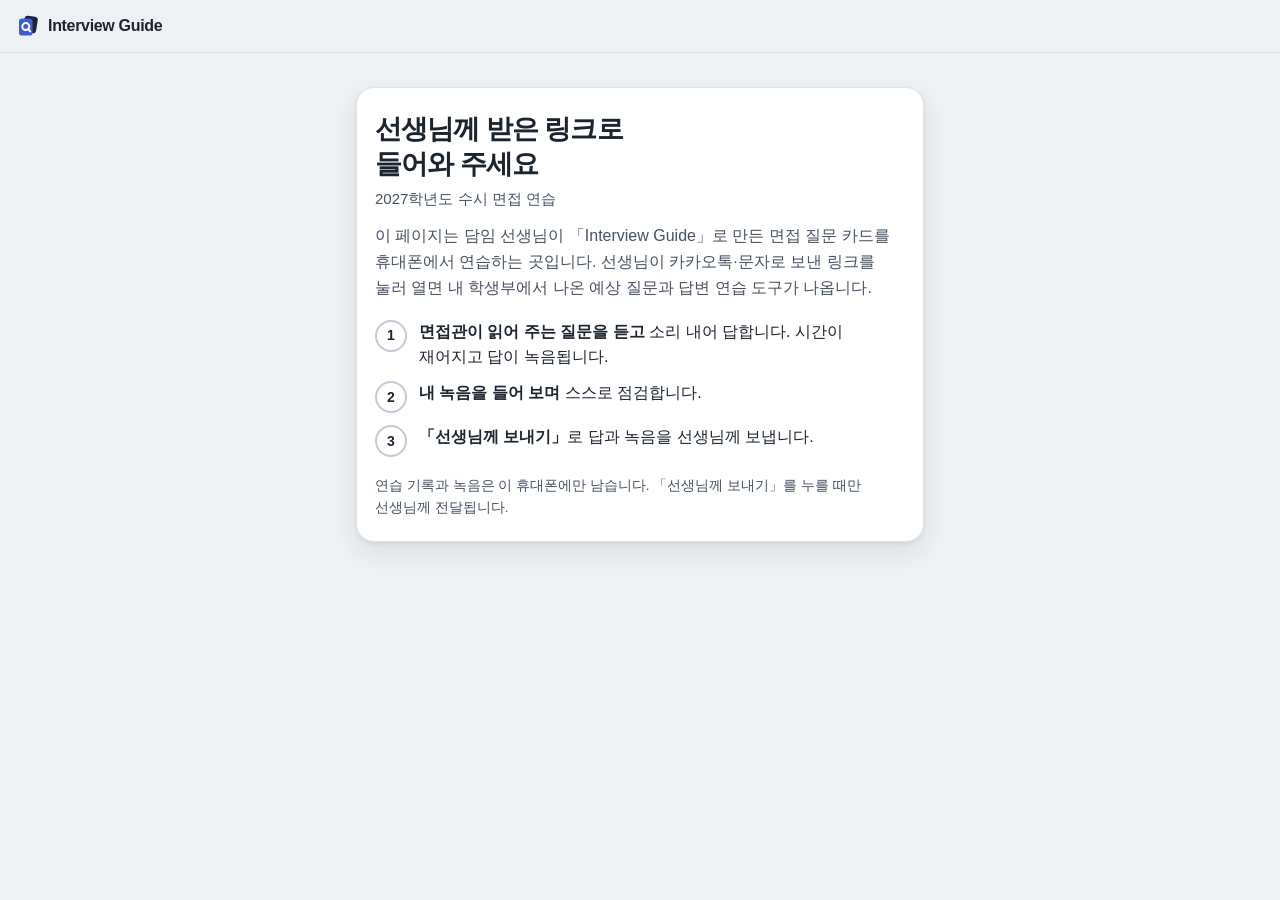
==== commit d2d2f2a7: "3.0.0: 학생 화면 리디자인(질문 카드 한 장씩, 새 로고·색, 링크 미리보기 그림) Co-Authored-By: Claude Fable 5.2 <noreply@anthropi" ====
--- a/index.html
+++ b/index.html
@@ -5,23 +5,23 @@
 <meta name="viewport" content="width=device-width, initial-scale=1, viewport-fit=cover">
 <meta name="robots" content="noindex, nofollow">
 <meta name="referrer" content="no-referrer">
-<meta name="theme-color" content="#2f4ea2">
+<meta name="theme-color" content="#eef1f4">
 <meta name="format-detection" content="telephone=no">
 <meta http-equiv="Content-Security-Policy" content="default-src 'none'; script-src 'self'; style-src 'self'; img-src 'self' data:; media-src blob:; connect-src https://ig-link.interviewguide.workers.dev; base-uri 'none'; form-action 'none'">
 <title>Interview Guide · 면접 연습</title>
 <meta name="description" content="선생님이 고른 면접 예상 질문을 듣고 답하며 녹음해 보세요. 연습한 답은 선생님께 바로 보낼 수 있어요.">
-<!-- 카카오톡·메신저 링크 미리보기(학생 이름·질문은 넣지 않는다). og:url은 넣지 않는다: 문제지가 # 뒤에 있어 그 주소로 열리면 빈 화면이 된다 -->
+<!-- 카카오톡·메신저 링크 미리보기(학생 이름·질문은 넣지 않는다). og:url은 넣지 않는다: 질문 카드가 # 뒤에 있어 그 주소로 열리면 빈 화면이 된다 -->
 <meta property="og:type" content="website">
 <meta property="og:site_name" content="Interview Guide">
 <meta property="og:title" content="면접 연습 · 선생님이 보낸 예상 질문">
 <meta property="og:description" content="질문을 듣고 답하며 녹음해 보세요. 연습한 답은 선생님께 바로 보낼 수 있어요.">
-<meta property="og:image" content="https://dylanm0.github.io/interviewguide/og.png">
+<meta property="og:image" content="https://ig-link.interviewguide.workers.dev/p/og.png">
 <meta property="og:image:width" content="1200">
 <meta property="og:image:height" content="630">
 <meta property="og:image:alt" content="Interview Guide 면접 연습">
 <meta property="og:locale" content="ko_KR">
 <meta name="twitter:card" content="summary_large_image">
-<link rel="icon" href="data:image/svg+xml,%3Csvg xmlns='http://www.w3.org/2000/svg' viewBox='0 0 24 24'%3E%3Cpath d='M4 3.5h16a1.5 1.5 0 0 1 1.5 1.5v10.5a1.5 1.5 0 0 1-1.5 1.5H10l-4.6 3.6a.6.6 0 0 1-.97-.47V17H4A1.5 1.5 0 0 1 2.5 15.5V5A1.5 1.5 0 0 1 4 3.5Z' fill='%232f4ea2'/%3E%3Cpath d='M7.4 10.4l2.7 2.6 6.4-6.1' fill='none' stroke='%23fff' stroke-width='2.2' stroke-linecap='round' stroke-linejoin='round'/%3E%3C/svg%3E">
+<link rel="icon" href="data:image/svg+xml,%3Csvg xmlns='http://www.w3.org/2000/svg' viewBox='0 0 24 24'%3E%3Crect x='7.6' y='2.2' width='13.4' height='16.6' rx='3.2' fill='%231c2430' transform='rotate(9 14.3 10.5)'/%3E%3Crect x='3' y='4.6' width='13.6' height='17' rx='3.2' fill='%233b5bdb'/%3E%3Ccircle cx='9.8' cy='12.6' r='3.5' fill='none' stroke='%23fff' stroke-width='2'/%3E%3Cpath d='M12 15l2.2 2.4' stroke='%23fff' stroke-width='2' stroke-linecap='round'/%3E%3C/svg%3E">
 <link rel="stylesheet" href="style.css">
 </head>
 <body>
--- a/style.css
+++ b/style.css
@@ -1 +1 @@
-:root{--ink: #17181c;--ink-2: #44464f;--ink-3: #686a73;--desk: #f6f4ee;--sheet: #ffffff;--sheet-2: #faf8f3;--rule: #d8d4c9;--rule-2: #ebe8e0;--omr: #2f4ea2;--omr-dark: #243d80;--omr-tint: #e8edf8;--red: #c62e3f;--red-tint: #fdecee;--ok: #2b6620;--ok-tint: #e7f8df;--info: #0b4f8c;--info-tint: #e2f1ff;--hl-academic: #ffe45c;--hl-career: #9fd3ff;--hl-community: #b8f0a0;--tx-academic: #6e5400;--tx-career: #0b4f8c;--tx-community: #2b6620;--font-sans: "Pretendard Variable", Pretendard, -apple-system, BlinkMacSystemFont, "Apple SD Gothic Neo", "Malgun Gothic", "Noto Sans KR", sans-serif;--font-serif: "Noto Serif KR", "AppleMyungjo", "Nanum Myeongjo", Batang, "Batang", serif;--ease: cubic-bezier(.16, 1, .3, 1);--nav-h: 64px}*{box-sizing:border-box}html{-webkit-text-size-adjust:100%;text-size-adjust:100%}body{margin:0;background:var(--desk);color:var(--ink);font-family:var(--font-sans);font-size:16px;line-height:1.65;word-break:keep-all;overflow-wrap:break-word;-webkit-font-smoothing:antialiased;-webkit-tap-highlight-color:transparent}button,input,textarea{font:inherit;color:inherit}h1,h2,p{margin:0}ul,ol{margin:0;padding:0;list-style:none}:focus-visible{outline:2px solid var(--omr);outline-offset:2px}[hidden]{display:none!important}::selection{background:#ffe45ccc}.st-app{min-height:100vh;min-height:100dvh}.st-noscript{padding:24px}.st-main{max-width:600px;margin:0 auto;padding:12px 12px calc(var(--nav-h) + 28px + env(safe-area-inset-bottom,0px));display:flex;flex-direction:column;gap:12px}.st-practice .st-main{padding-bottom:calc(32px + env(safe-area-inset-bottom,0px))}.st-top{position:sticky;top:0;z-index:20;display:flex;align-items:center;justify-content:space-between;gap:12px;height:52px;padding:0 16px;padding-top:env(safe-area-inset-top,0px);box-sizing:content-box;background:#f6f4eef0;border-bottom:1px solid var(--ink);-webkit-backdrop-filter:blur(6px);backdrop-filter:blur(6px)}.st-brand{display:inline-flex;align-items:center;gap:8px;font-weight:800;font-size:15px;letter-spacing:-.02em}.st-logo{display:inline-flex}.st-saved{font-size:13px;color:var(--ok);font-weight:600;opacity:0;transition:opacity .3s}.st-saved.on{opacity:1}.st-saved.bad{color:var(--red);opacity:1}.st-back{display:inline-flex;align-items:center;gap:4px;min-height:44px;padding:0 10px 0 2px;margin-left:-6px;border:0;background:none;font-weight:700;font-size:15px;cursor:pointer}.st-nav{position:fixed;left:0;right:0;bottom:0;z-index:20;display:grid;grid-template-columns:repeat(3,1fr);height:calc(var(--nav-h) + env(safe-area-inset-bottom,0px));padding-bottom:env(safe-area-inset-bottom,0px);background:var(--sheet);border-top:1px solid var(--ink)}.st-nav-btn{position:relative;display:flex;flex-direction:column;align-items:center;justify-content:center;gap:2px;border:0;border-right:1px solid var(--rule-2);background:none;cursor:pointer;font-size:13px;font-weight:600;color:var(--ink-3)}.st-nav-btn:last-child{border-right:0}.st-nav-btn[aria-current=page]{color:var(--ink);box-shadow:inset 0 3px 0 var(--omr)}.st-nav-btn[aria-current=page] .st-ico{color:var(--omr)}.st-badge{position:absolute;top:7px;left:calc(50% + 8px);min-width:20px;height:18px;padding:0 5px;border-radius:9px;background:var(--omr);color:#fff;font-size:11px;line-height:18px;text-align:center;font-variant-numeric:tabular-nums}.st-ico{display:inline-flex;flex:none}.st-sheet{background:var(--sheet);border:1px solid var(--ink)}.st-pad{padding:18px 16px}.st-pad-x{padding:0 6px}.st-topline{font-size:13px;color:var(--ink-2);text-align:center;letter-spacing:.02em;padding-bottom:8px;border-bottom:1px solid var(--ink);margin-bottom:2px}.st-topline.left{text-align:left}.st-h1{font-size:24px;font-weight:800;letter-spacing:-.03em;margin:12px 0 14px}.st-h2{display:flex;align-items:baseline;gap:8px;flex-wrap:wrap;font-size:17px;font-weight:800;letter-spacing:-.02em;margin:0 0 10px}.st-h2 small{font-size:13px;font-weight:500;color:var(--ink-3)}.st-fine{font-size:13.5px;color:var(--ink-3);line-height:1.6;margin-top:8px}.st-fine.block{display:block;margin-top:2px}.st-cover-head{padding:14px 16px 18px;border-width:1px;box-shadow:0 0 0 3px var(--sheet),0 0 0 4px var(--ink);margin:4px 4px 2px}.st-title-row{display:flex;align-items:stretch;justify-content:space-between;gap:12px;padding:14px 0 12px;border-bottom:3px double var(--ink)}.st-title{font-size:25px;font-weight:800;letter-spacing:-.035em;line-height:1.28}.st-title span{display:block;font-family:var(--font-serif);font-weight:700;font-size:17px;color:var(--ink-2);margin-top:4px;letter-spacing:-.01em}.st-dday{flex:none;display:flex;flex-direction:column;align-items:center;justify-content:center;min-width:86px;padding:6px 10px;border:1.5px solid var(--ink);text-align:center}.st-dday span{font-size:12px;color:var(--ink-2);white-space:nowrap}.st-dday b{font-size:24px;font-weight:800;font-variant-numeric:tabular-nums;letter-spacing:-.02em;color:var(--omr);line-height:1.15}.st-dday.soon{border-color:var(--red)}.st-dday.soon b{color:var(--red)}.st-facts{display:grid;grid-template-columns:auto 1fr;gap:6px 14px;margin:14px 0 4px;font-size:15px}.st-facts dt{color:var(--ink-3);font-weight:600}.st-facts dd{margin:0;font-weight:600}.st-cta{display:grid;gap:8px;margin-top:16px}.st-omr-row{margin-top:14px;padding:10px 0 0;border-top:1px solid var(--rule)}.st-omr-label{display:flex;align-items:baseline;justify-content:space-between;font-size:13px;color:var(--ink-2);margin-bottom:6px}.st-omr-label b{font-size:16px;color:var(--ink);font-variant-numeric:tabular-nums}.st-omr{display:flex;flex-wrap:wrap;gap:2px 0}.st-omr-cell{display:inline-flex;flex-direction:column;align-items:center;gap:1px;width:30px;min-height:44px;padding:2px 0;border:0;background:none;cursor:pointer}.st-omr-cell .num{font-size:10.5px;font-weight:700;color:var(--omr);font-variant-numeric:tabular-nums;line-height:1.2}.omr{display:inline-flex;align-items:center;justify-content:center;flex:none;width:15px;height:22px;border-radius:50%;border:1.2px solid var(--omr);background:var(--omr-tint);font-size:11px;font-weight:700;color:var(--omr);font-variant-numeric:tabular-nums;transition:background-color .2s,color .2s}.omr.filled{background:var(--ink);border-color:var(--ink);color:#fff}.omr.sm{width:22px;height:28px;font-size:12px}.omr.lg{width:30px;height:40px;font-size:15px}.st-bogi{position:relative;border:1px solid var(--ink);padding:20px 14px 14px;margin-top:8px}.st-bogi-title{position:absolute;top:-11px;left:50%;transform:translate(-50%);background:var(--sheet);padding:0 10px;font-size:14px;font-weight:700;letter-spacing:.08em;white-space:nowrap}.st-bogi-title:before{content:"\3008  "}.st-bogi-title:after{content:" \3009"}.st-note{font-family:var(--font-serif);font-size:16.5px;line-height:1.8;white-space:pre-wrap}.st-crit{display:grid;gap:8px}.st-crit li{display:grid;grid-template-columns:minmax(84px,38%) 1fr 42px;align-items:center;gap:10px;font-size:15px}.st-crit-name{font-weight:600;line-height:1.35}.st-crit-bar{height:12px;background:var(--rule-2);position:relative;overflow:hidden}.st-crit-bar i{position:absolute;inset:0 auto 0 0;background:var(--omr)}.st-crit-bar.none{background:repeating-linear-gradient(90deg,var(--rule-2) 0 6px,transparent 6px 10px)}.st-crit-pct{text-align:right;font-variant-numeric:tabular-nums;font-size:15px}.st-prio{display:grid;gap:8px}.st-prio li{display:flex;gap:8px;line-height:1.55}.st-circ{color:var(--omr);font-weight:700;flex:none}.st-checks{display:grid;gap:2px}.st-check{display:flex;align-items:flex-start;gap:12px;padding:9px 0;cursor:pointer;line-height:1.55;min-height:44px}.st-check input{flex:none;width:22px;height:22px;margin:1px 0 0;accent-color:var(--omr);cursor:pointer}.st-checks li+li .st-check{border-top:1px dashed var(--rule)}.st-draft{border-top:1px solid var(--rule)}.st-draft:last-of-type{border-bottom:1px solid var(--rule)}.st-draft summary,.st-more summary{display:flex;align-items:center;gap:8px;min-height:48px;cursor:pointer;font-weight:700;list-style:none}.st-draft summary::-webkit-details-marker,.st-more summary::-webkit-details-marker{display:none}.st-draft summary:before,.st-more summary:before{content:"";width:8px;height:8px;flex:none;margin:0 4px 0 2px;border-right:2px solid var(--ink);border-bottom:2px solid var(--ink);transform:rotate(-45deg);transition:transform .2s var(--ease)}.st-draft[open] summary:before,.st-more[open] summary:before{transform:rotate(45deg)}.st-sum-meta{margin-left:auto;font-size:13px;font-weight:500;color:var(--ink-3);text-align:right}.st-draft-text{font-family:var(--font-serif);font-size:17px;line-height:1.9;white-space:pre-wrap;padding:4px 2px 12px}.st-read{display:flex;align-items:center;gap:10px;flex-wrap:wrap}.st-read-time{font-size:22px;font-variant-numeric:tabular-nums;color:var(--omr)}.st-read-time.over{color:var(--red)}.st-read-target{color:var(--ink-3);font-variant-numeric:tabular-nums}.st-read-hint{display:block;font-size:13.5px;color:var(--ink-2);padding:6px 0 14px}.st-btn{display:inline-flex;align-items:center;justify-content:center;gap:8px;min-height:52px;padding:0 18px;border:1.5px solid var(--ink);border-radius:0;background:var(--sheet);font-weight:700;font-size:16px;cursor:pointer;text-decoration:none;color:var(--ink);transition:background-color .15s,transform .12s}.st-btn:active{transform:translateY(1px)}.st-btn.primary{background:var(--omr);border-color:var(--omr);color:#fff}.st-btn.primary:active{background:var(--omr-dark)}.st-btn.line:active{background:var(--sheet-2)}.st-send-cta{grid-column:1 / -1;border-style:dashed;border-color:var(--rule);color:var(--ink-2);font-weight:600}.st-send-cta small{font-weight:500;font-size:13px;color:var(--ink-3)}.st-send-cta.on{border-style:solid;border-color:var(--omr);color:var(--omr);background:var(--omr-tint);font-weight:700}.st-send-cta:active{background:var(--sheet-2)}.st-btn.sm{min-height:44px;padding:0 14px;font-size:15px}.st-btn.block{display:flex;width:100%;margin-top:14px}.st-btn:disabled{opacity:.45;cursor:not-allowed}.st-btn.rec{border-color:var(--red);color:var(--red);background:var(--red-tint);animation:st-pulse 1.4s ease-in-out infinite}@keyframes st-pulse{50%{box-shadow:0 0 0 5px #c62e3f2e}}.st-link{border:0;background:none;padding:10px 0;min-height:44px;color:var(--ink-2);text-decoration:underline;text-underline-offset:3px;cursor:pointer;font-size:14px}.st-link.center{display:block;margin:6px auto 0}.st-row2{display:grid;grid-template-columns:1fr 1fr;gap:8px;margin-top:12px}.st-box{border:1px solid var(--ink);padding:12px 14px;font-size:15px;line-height:1.6;margin-top:14px}.st-box.warn{background:var(--red-tint);border-color:var(--red);color:#7a1c27}.st-box.info{background:var(--omr-tint);border-color:var(--omr)}.st-box.ok{background:var(--ok-tint);border-color:var(--ok);color:var(--ok)}.st-box .block{display:block;margin-top:4px}.st-push-status:not(:empty){margin-top:10px}.st-send-alt{padding-top:14px;border-top:1px solid var(--rule-2);color:var(--ink-3)}.st-empty{padding:26px 16px;text-align:center;color:var(--ink-2);border:1px dashed var(--rule);background:var(--sheet);font-size:15px;line-height:1.6}.st-landing{padding:20px 18px 22px;margin-top:18px}.st-land-title{font-size:28px;font-weight:800;letter-spacing:-.035em;line-height:1.3;margin:22px 0 12px}.st-land-body{color:var(--ink-2);margin-top:12px}.st-steps{counter-reset:s;display:grid;gap:10px;margin:18px 0 4px}.st-steps li{counter-increment:s;display:flex;gap:10px;line-height:1.55}.st-steps li:before{content:counter(s);flex:none;width:22px;height:30px;border-radius:50%;display:inline-flex;align-items:center;justify-content:center;border:1.2px solid var(--omr);background:var(--omr-tint);color:var(--omr);font-weight:700;font-size:13px}.st-instr{font-family:var(--font-serif);font-weight:700;font-size:16px;margin-bottom:12px}.st-seg{display:grid;grid-template-columns:repeat(3,1fr);border:1px solid var(--ink)}.st-seg button{min-height:46px;border:0;border-right:1px solid var(--ink);background:var(--sheet);font-weight:700;font-size:15px;cursor:pointer;display:inline-flex;align-items:center;justify-content:center;gap:5px}.st-seg button:last-child{border-right:0}.st-seg button[aria-pressed=true]{background:var(--ink);color:#fff;box-shadow:inset 0 -3px 0 var(--omr)}.st-seg-n{font-size:12.5px;font-weight:600;opacity:.7;font-variant-numeric:tabular-nums}.st-cards{display:flex;flex-direction:column;gap:10px}.st-qcard{padding:14px 14px 12px}.st-q-top{display:flex;align-items:center;gap:10px}.st-q-meta{display:flex;align-items:center;gap:6px 8px;flex-wrap:wrap;font-size:13.5px;color:var(--ink-2);flex:1;min-width:0}.st-done{color:var(--ok);font-weight:600}.st-count{font-size:14px;font-weight:700;color:var(--ink-2);font-variant-numeric:tabular-nums}.st-star{flex:none;width:44px;height:44px;margin:-6px -8px -6px 0;border:0;background:none;color:#b9b5aa;cursor:pointer;display:inline-flex;align-items:center;justify-content:center}.st-star.on{color:#e0a800}.st-star.on svg{fill:#ffd21f}.st-q-text{font-family:var(--font-serif);font-size:18px;font-weight:600;line-height:1.65;margin:10px 0 6px;letter-spacing:-.01em}.st-q-actions{display:flex;justify-content:flex-end;gap:8px;margin-top:8px}.st-tag{display:inline-flex;align-items:center;gap:4px;padding:1px 7px 1px 2px;font-size:12.5px;font-weight:600;border:1px solid currentColor}.st-tag b{display:inline-flex;align-items:center;justify-content:center;width:18px;height:18px;font-size:11.5px;color:var(--ink)}.st-tag.academic{color:var(--tx-academic)}.st-tag.academic b{background:var(--hl-academic)}.st-tag.career{color:var(--tx-career)}.st-tag.career b{background:var(--hl-career)}.st-tag.community{color:var(--tx-community)}.st-tag.community b{background:var(--hl-community)}.st-more{border-top:1px dashed var(--rule)}.st-more summary{min-height:44px;font-size:14.5px;color:var(--ink-2)}.st-quote{margin:0 0 12px;padding:10px 12px;background:var(--sheet-2);border-left:3px solid var(--ink);font-family:var(--font-serif);font-size:15.5px;line-height:1.85}.st-quote mark{background:linear-gradient(transparent 12%,var(--hl, var(--hl-academic)) 12%,var(--hl, var(--hl-academic)) 92%,transparent 92%);color:inherit;padding:0 1px;box-decoration-break:clone;-webkit-box-decoration-break:clone}.st-quote.career{--hl: var(--hl-career)}.st-quote.community{--hl: var(--hl-community)}.st-points,.st-follow{display:grid;gap:6px;margin:0 0 12px}.st-points li,.st-follow li{position:relative;padding-left:16px;line-height:1.6;font-size:15px}.st-points li:before{content:"";position:absolute;left:3px;top:.7em;width:6px;height:6px;background:var(--omr)}.st-follow{counter-reset:f}.st-follow li{counter-increment:f;padding-left:26px}.st-follow li:before{content:"\3260";position:absolute;left:0;color:var(--omr);font-weight:700}.st-follow li:nth-child(2):before{content:"\3261"}.st-follow li:nth-child(3):before{content:"\3262"}.st-follow li:nth-child(4):before{content:"\3263"}.st-follow li:nth-child(5):before{content:"\3264"}.st-sub-h{font-size:14px;font-weight:700;margin:2px 0 6px}.st-prog{height:4px;background:var(--rule-2);position:sticky;top:calc(53px + env(safe-area-inset-top,0px));z-index:19}.st-prog i{display:block;height:100%;background:var(--omr);transition:width .4s var(--ease)}.st-pq{padding:16px 16px 6px}.st-pq-text{font-family:var(--font-serif);font-size:22px;font-weight:700;line-height:1.6;letter-spacing:-.015em;margin:14px 0 12px}.st-clock{border:1px solid var(--ink);padding:10px 12px 2px;margin-bottom:14px;--c: var(--omr)}.st-clock.over{--c: var(--red);border-color:var(--red)}.st-clock-row{display:flex;align-items:baseline;gap:8px}.st-clock-row b{font-size:40px;font-weight:800;line-height:1.1;font-variant-numeric:tabular-nums;color:var(--c);letter-spacing:-.02em;transition:color .3s}.st-clock-row span{color:var(--ink-3);font-variant-numeric:tabular-nums}.st-clock-track{height:6px;background:var(--rule-2);margin-top:6px}.st-clock-track i{display:block;height:100%;width:0;background:var(--c);transition:width .25s linear,background-color .3s}.st-label{display:block;font-size:14px;font-weight:700;margin:12px 0 6px}.st-answer{display:block;width:100%;min-height:170px;padding:12px 14px;border:1px solid var(--rule);border-bottom:1.5px solid var(--ink);border-radius:0;background:#fff;font-size:16.5px;line-height:1.75;resize:vertical;outline:none;background-image:repeating-linear-gradient(transparent 0 calc(1.75em - 1px),var(--rule-2) calc(1.75em - 1px) 1.75em);background-position:0 12px;background-attachment:local}.st-answer.sm{min-height:92px}.st-answer:focus{border-color:var(--ink);background-color:#fffef8}.st-stats{display:flex;gap:14px;flex-wrap:wrap;font-size:14px;color:var(--ink-2);margin-top:8px;font-variant-numeric:tabular-nums}.st-stats .warn{color:var(--red);font-weight:700}.st-interim{min-height:0;color:var(--ink-3);font-size:15px;font-style:italic}.st-interim:empty{display:none}.st-interim:not(:empty){margin-top:6px}.st-result{display:grid;grid-template-columns:repeat(3,1fr);border:1px solid var(--ink);margin-bottom:14px}.st-result>div{display:flex;flex-direction:column;align-items:center;padding:10px 4px;border-right:1px solid var(--rule);text-align:center}.st-result>div:last-child{border-right:0}.st-result span{font-size:12.5px;color:var(--ink-3)}.st-result b{font-size:22px;font-weight:800;font-variant-numeric:tabular-nums;line-height:1.3}.st-result small{font-size:12px;color:var(--ink-2)}.st-result .good b{color:var(--omr)}.st-result .bad b{color:var(--red)}.st-myanswer{white-space:pre-wrap;font-size:15px;color:var(--ink-2);padding:0 0 12px}.st-review .st-h2{margin-top:14px}.st-code{display:block;width:100%;padding:10px 12px;border:1px solid var(--ink);border-radius:0;background:var(--sheet-2);font-family:ui-monospace,Menlo,Consolas,monospace;font-size:13px;line-height:1.5;word-break:break-all;resize:none}.st-code-wrap{margin-top:18px;padding-top:4px;border-top:3px double var(--ink)}.st-log{display:grid;grid-template-columns:minmax(0,1fr)}.st-log li{min-width:0;display:flex;align-items:center;gap:10px;padding:8px 0;border-top:1px dashed var(--rule);font-size:14.5px}.st-log-q{flex:1;min-width:0;overflow:hidden;text-overflow:ellipsis;white-space:nowrap}.st-log-t{font-variant-numeric:tabular-nums;color:var(--omr);font-weight:700}.st-log-t.over{color:var(--red)}.st-toast{position:fixed;left:50%;bottom:calc(var(--nav-h) + 16px + env(safe-area-inset-bottom,0px));z-index:40;transform:translate(-50%,16px);opacity:0;pointer-events:none;max-width:calc(100vw - 32px);padding:12px 16px;background:var(--ink);color:#fff;font-size:15px;line-height:1.5;transition:opacity .2s,transform .3s var(--ease)}.st-toast.on{opacity:1;transform:translate(-50%)}@media(min-width:640px){.st-main{padding-top:24px}.st-pad{padding:22px 24px}.st-title{font-size:28px}.st-cta{grid-template-columns:1fr 1fr}}.st-replay{display:inline-flex;align-items:center;gap:6px;padding:4px 0 10px;min-height:40px;color:var(--omr);font-weight:600;text-decoration:none}.st-switches{display:flex;flex-wrap:wrap;gap:8px}.st-switch{display:inline-flex;align-items:center;gap:6px;min-height:40px;padding:0 12px;border:1px solid var(--rule);background:var(--sheet);color:var(--ink-2);font-size:14px;cursor:pointer}.st-switch b{font-size:12.5px;padding:1px 6px;background:var(--rule-2);color:var(--ink-3)}.st-switch.on{border-color:var(--omr);color:var(--omr)}.st-switch.on b{background:var(--omr);color:#fff}.st-reading{text-align:center;padding-top:26px}.st-reading-t{font-weight:700;font-size:17px;margin-top:14px}.st-wave{display:inline-flex;align-items:center;gap:5px;height:34px}.st-wave i{display:block;width:5px;height:100%;background:var(--omr);transform-origin:center;animation:st-wave 1s ease-in-out infinite}.st-wave i:nth-child(2){animation-delay:.12s}.st-wave i:nth-child(3){animation-delay:.24s}.st-wave i:nth-child(4){animation-delay:.36s}.st-wave i:nth-child(5){animation-delay:.48s}@keyframes st-wave{0%,to{transform:scaleY(.25)}50%{transform:scaleY(1)}}.st-clock-foot{display:flex;align-items:center;justify-content:space-between;gap:8px}.st-clock.paused .st-clock-row b{opacity:.45}.st-rec{display:inline-flex;align-items:center;gap:6px;font-size:13.5px;color:var(--ink-3)}.st-rec.on{color:var(--red);font-weight:700}.st-rec.on:before{content:"";width:9px;height:9px;border-radius:50%;background:var(--red);animation:st-blink 1.2s ease-in-out infinite}.st-clock.paused .st-rec.on:before{animation:none;opacity:.4}.st-rec.bad{color:var(--red)}@keyframes st-blink{50%{opacity:.25}}.st-listen{border:1px solid var(--rule);background:var(--sheet-2);padding:4px 12px 10px;margin-bottom:14px}.st-listen .st-label{display:flex;align-items:center;gap:6px}.st-listen audio{display:block;width:100%;height:40px}.st-send-h{margin-top:22px}.st-file{display:flex;align-items:center;gap:12px;border:1px solid var(--ink);padding:12px;margin-top:14px;min-width:0}.st-file>div{display:flex;flex-direction:column;min-width:0}.st-file b{font-size:14.5px;overflow:hidden;text-overflow:ellipsis;white-space:nowrap}.st-file small{font-size:12.5px;color:var(--ink-3)}.st-file-ico{color:var(--omr);flex:none}.st-log-a{color:var(--omr);display:inline-flex}@media(prefers-reduced-motion:reduce){*,*:before,*:after{animation:none!important;transition:none!important;scroll-behavior:auto!important}}.st-badge,.st-dday b,.st-omr-label b,.st-omr-cell .num,.st-crit-pct,.st-read-time,.st-read-target,.st-result b,.st-log-t,.st-tnum{overflow-wrap:normal;white-space:nowrap}
+:root{color-scheme:light;--color-background-body: #eef1f4;--color-background-surface: #ffffff;--color-background-muted: #f6f8fa;--color-background-sunken: #e4e8ee;--color-background-selected: #f0f3fe;--color-text-primary: #1c2430;--color-done: var(--color-text-primary);--color-text-secondary: #465163;--color-text-tertiary: #5d697c;--color-on-ink: #ffffff;--color-border: #dde2e9;--color-border-emphasized: #c2cad5;--color-border-hairline: #e9edf2;--color-accent: #3b5bdb;--color-accent-hover: #3049b8;--color-accent-pressed: #263c99;--color-accent-muted: #e8edfd;--color-text-accent: #2a41a8;--color-on-accent: #ffffff;--accent-rgb: 59, 91, 219;--ink-rgb: 28, 36, 48;--color-success: #1f7a4d;--color-success-muted: #e3f5ea;--color-border-success: #9fd6b8;--color-info: #1c5fa8;--color-info-muted: #e3f0fd;--color-border-info: #a9c8ee;--color-warning: #8a5300;--color-warning-muted: #fff1d6;--color-border-warning: #f0cd8a;--color-danger: #b3261e;--color-danger-muted: #fdecea;--color-border-danger: #e7b4b0;--hl-academic: #ffe45c;--hl-career: #9fd3ff;--hl-community: #b8f0a0;--radius-element: 10px;--radius-container: 14px;--radius-large: 18px;--shadow-1: 0 1px 2px rgba(var(--ink-rgb), .06), 0 2px 6px rgba(var(--ink-rgb), .04);--shadow-2: 0 2px 4px rgba(var(--ink-rgb), .05), 0 10px 24px rgba(var(--ink-rgb), .09);--shadow-3: 0 6px 16px rgba(var(--ink-rgb), .1), 0 28px 64px rgba(var(--ink-rgb), .2);--focus: 0 0 0 2px var(--color-background-surface), 0 0 0 4px rgba(var(--accent-rgb), .5);--font-sans: "Pretendard Variable", Pretendard, -apple-system, BlinkMacSystemFont, "Apple SD Gothic Neo", "Malgun Gothic", "Noto Sans KR", sans-serif;--ease-out: cubic-bezier(.16, 1, .3, 1);--ease-std: cubic-bezier(.2, 0, 0, 1);--ease-in: cubic-bezier(.4, 0, 1, 1);--dur-1: .12s;--dur-2: .2s;--dur-3: .28s;--top-h: 52px;--nav-h: 64px}*{box-sizing:border-box}html{-webkit-text-size-adjust:100%;text-size-adjust:100%}body{margin:0;background:var(--color-background-body);color:var(--color-text-primary);font-family:var(--font-sans);font-size:16px;line-height:1.65;word-break:keep-all;overflow-wrap:break-word;accent-color:var(--color-accent);caret-color:var(--color-accent);-webkit-font-smoothing:antialiased;-webkit-tap-highlight-color:transparent}button,input,textarea{font:inherit;color:inherit}h1,h2,p,dl{margin:0}ul,ol{margin:0;padding:0;list-style:none}:focus-visible{outline:2px solid var(--color-accent);outline-offset:2px}[hidden]{display:none!important}::selection{background:rgba(var(--accent-rgb),.22)}.st-app{min-height:100vh;min-height:100dvh}.st-noscript{padding:24px}.st-main{max-width:600px;margin:0 auto;padding:14px 16px calc(var(--nav-h) + 28px + env(safe-area-inset-bottom,0px));display:flex;flex-direction:column;gap:14px}.st-practice .st-main{padding-top:12px;padding-bottom:calc(32px + env(safe-area-inset-bottom,0px))}.st-top{position:sticky;top:0;z-index:20;display:flex;align-items:center;justify-content:space-between;gap:12px;height:var(--top-h);padding:0 16px;padding-top:env(safe-area-inset-top,0px);box-sizing:content-box;background:var(--color-background-body);border-bottom:1px solid var(--color-border)}.st-brand{display:inline-flex;align-items:center;gap:8px;font-weight:800;font-size:16px;letter-spacing:-.02em}.st-logo{display:inline-flex}.st-saved{font-size:13.5px;color:var(--color-success);font-weight:600;text-align:right;opacity:0;transition:opacity var(--dur-2) var(--ease-std)}.st-saved.on{opacity:1}.st-saved.bad{color:var(--color-danger);opacity:1}.st-back{display:inline-flex;align-items:center;gap:4px;flex:none;min-height:48px;padding:0 12px 0 4px;margin-left:-8px;border:0;border-radius:var(--radius-element);background:none;font-weight:700;font-size:16px;cursor:pointer}.st-back:active{background:var(--color-background-sunken)}.st-nav{position:fixed;left:0;right:0;bottom:0;z-index:20;display:grid;grid-template-columns:repeat(3,1fr);height:calc(var(--nav-h) + env(safe-area-inset-bottom,0px));padding-bottom:env(safe-area-inset-bottom,0px);background:var(--color-background-surface);border-top:1px solid var(--color-border)}.st-nav-btn{position:relative;display:flex;flex-direction:column;align-items:center;justify-content:center;gap:3px;border:0;background:none;cursor:pointer;font-size:13px;font-weight:600;color:var(--color-text-tertiary)}.st-nav-btn .st-ico{width:52px;height:28px;align-items:center;justify-content:center;border-radius:999px;transition:background-color var(--dur-2) var(--ease-std),color var(--dur-2) var(--ease-std)}.st-nav-btn:active .st-ico{background:var(--color-background-sunken)}.st-nav-btn[aria-current=page]{color:var(--color-text-primary);font-weight:800}.st-nav-btn[aria-current=page] .st-ico{background:var(--color-text-primary);color:var(--color-on-ink)}.st-nav-btn:focus-visible{outline-offset:-4px}.st-badge{position:absolute;top:2px;left:calc(50% + 29px);min-width:20px;height:20px;padding:0 6px;border-radius:10px;background:var(--color-background-sunken);color:var(--color-text-primary);border:2px solid var(--color-background-surface);box-sizing:content-box;font-size:12px;font-weight:700;line-height:20px;text-align:center;font-variant-numeric:tabular-nums}.st-badge.todo{background:var(--color-accent);color:var(--color-on-accent)}.st-ico{display:inline-flex;flex:none}.st-sheet{background:var(--color-background-surface);border:1px solid var(--color-border);border-radius:var(--radius-container);box-shadow:var(--shadow-1)}.st-pad{padding:18px}.st-pad-x{padding:0 4px}.st-h1{font-size:24px;font-weight:800;letter-spacing:-.03em;line-height:1.3;margin:0 0 14px;text-wrap:balance}.st-h2{display:flex;align-items:baseline;gap:8px;flex-wrap:wrap;font-size:17px;font-weight:800;letter-spacing:-.02em;margin:0 0 10px}.st-h2 small{font-size:13.5px;font-weight:500;letter-spacing:0;color:var(--color-text-secondary)}.st-sub{font-size:15px;color:var(--color-text-secondary);line-height:1.5}.st-h1+.st-sub{margin:-10px 0 14px}.st-fine{font-size:13.5px;color:var(--color-text-secondary);line-height:1.6;margin-top:8px}.st-fine.block{display:block;margin-top:2px}.st-nameplate{display:inline-flex;align-items:baseline;gap:8px;max-width:100%;background:var(--color-text-primary);color:var(--color-on-ink);border-radius:11px;padding:7px 16px 8px;font-size:21px;font-weight:800;letter-spacing:-.01em;line-height:1.25;box-shadow:var(--shadow-1)}.st-dleaf{display:inline-flex;flex-direction:column;align-items:stretch;flex:none;min-width:84px;border-radius:12px;overflow:hidden;background:var(--color-background-surface);border:1px solid var(--color-border-emphasized);text-align:center}.st-dleaf b{background:var(--color-background-muted);color:var(--color-text-primary);border-bottom:1px solid var(--color-border);font-size:19px;font-weight:800;line-height:1.3;padding:5px 10px;font-variant-numeric:tabular-nums}.st-dleaf span{font-size:12.5px;color:var(--color-text-secondary);padding:4px 8px 5px;font-variant-numeric:tabular-nums;white-space:nowrap}.st-dleaf.soon b{background:var(--color-text-primary);color:var(--color-on-ink);border-bottom-color:var(--color-text-primary)}.st-dleaf.past b{background:var(--color-background-sunken);color:var(--color-text-tertiary)}.st-qtab{display:inline-grid;place-items:center;flex:none;min-width:36px;height:28px;padding:0 8px;border-radius:8px;background:var(--color-background-sunken);color:var(--color-text-primary);font-size:14px;font-weight:800;font-variant-numeric:tabular-nums;line-height:1}.st-qtab.done{background:var(--color-done);color:var(--color-on-ink)}.st-qtab.now{background:var(--color-accent);color:var(--color-on-accent)}.st-cover-head{padding:18px;border-radius:var(--radius-large);box-shadow:var(--shadow-2)}.st-cover-top{display:flex;align-items:flex-start;justify-content:space-between;gap:12px}.st-nameplate{min-width:0;overflow-wrap:anywhere}.st-title{font-size:23px;font-weight:800;letter-spacing:-.03em;line-height:1.3;margin-top:14px;text-wrap:balance}.st-cover-top .st-title{margin-top:2px;min-width:0}.st-cover-head>.st-sub{margin-top:4px}.st-facts{display:grid;grid-template-columns:auto 1fr;gap:6px 16px;margin-top:16px;padding-top:14px;border-top:1px solid var(--color-border-hairline);font-size:16px}.st-facts dt{color:var(--color-text-secondary)}.st-facts dd{margin:0;font-weight:600}.st-cta{display:grid;gap:8px;margin-top:18px}.st-index{margin-top:16px;padding-top:14px;border-top:1px solid var(--color-border-hairline)}.st-index-label{display:flex;align-items:baseline;justify-content:space-between;gap:12px;font-size:15px;font-weight:700;margin-bottom:8px}.st-index-label span+span{font-weight:500;color:var(--color-text-secondary)}.st-index-label b{font-size:16px;font-weight:800;color:var(--color-text-primary);font-variant-numeric:tabular-nums}.st-index-strip{display:grid;grid-template-columns:repeat(8,minmax(0,1fr));gap:6px}.st-index-cell{display:grid;place-items:center;min-width:0;height:40px;padding:0;border-radius:9px;border:1px solid var(--color-border-emphasized);background:var(--color-background-surface);color:var(--color-text-secondary);font-size:14px;font-weight:700;font-variant-numeric:tabular-nums;cursor:pointer;transition:background-color var(--dur-2) var(--ease-std),border-color var(--dur-2) var(--ease-std),color var(--dur-2) var(--ease-std),transform var(--dur-1) var(--ease-std)}.st-index-cell:active{transform:scale(.94);border-color:var(--color-text-primary)}.st-index-cell.done{background:var(--color-done);border-color:var(--color-done);color:var(--color-on-ink)}.st-note{font-size:16.5px;line-height:1.8;white-space:pre-wrap}.st-crit{border:1px solid var(--color-border);border-radius:var(--radius-element);overflow:hidden}.st-crit li{display:grid;grid-template-columns:minmax(84px,38%) 1fr 46px;align-items:center;gap:10px;padding:10px 12px;border-top:1px solid var(--color-border-hairline);font-size:16px}.st-crit li:first-child{border-top:0}.st-crit-name{font-weight:600;line-height:1.4}.st-crit-bar{height:8px;border-radius:999px;background:var(--color-background-sunken);position:relative;overflow:hidden}.st-crit-bar i{position:absolute;inset:0 auto 0 0;border-radius:999px;background:var(--color-text-primary)}.st-crit-bar.none{visibility:hidden}.st-crit-pct{text-align:right;font-weight:700;font-variant-numeric:tabular-nums}.st-prio{counter-reset:prio;display:grid;gap:10px}.st-prio li{counter-increment:prio;display:flex;gap:10px;line-height:1.55}.st-prio li:before{content:counter(prio);flex:none;display:grid;place-items:center;width:24px;height:24px;margin-top:1px;border-radius:7px;background:var(--color-background-sunken);font-size:13px;font-weight:800;font-variant-numeric:tabular-nums}.st-checks{display:grid}.st-check{display:flex;align-items:flex-start;gap:12px;padding:12px 0;cursor:pointer;line-height:1.55;min-height:48px}.st-check input{-webkit-appearance:none;appearance:none;flex:none;width:24px;height:24px;margin:0;cursor:pointer;border:1.5px solid var(--color-border-emphasized);border-radius:7px;background:var(--color-background-surface) center / 18px no-repeat;transition:background-color var(--dur-1) var(--ease-std),border-color var(--dur-1) var(--ease-std)}.st-check input:checked{background-color:var(--color-accent);border-color:var(--color-accent);background-image:url("data:image/svg+xml,%3Csvg xmlns='http://www.w3.org/2000/svg' viewBox='0 0 24 24' fill='none' stroke='%23fff' stroke-width='3.2' stroke-linecap='round' stroke-linejoin='round'%3E%3Cpath d='m5.5 12.5 4.3 4.3L18.5 8'/%3E%3C/svg%3E")}.st-check input:focus-visible{outline:none;box-shadow:var(--focus)}.st-check>span{min-width:0}.st-checks li+li .st-check{border-top:1px solid var(--color-border-hairline)}.st-draft{border-top:1px solid var(--color-border-hairline)}.st-draft summary,.st-more summary{display:flex;align-items:center;gap:8px;min-height:48px;cursor:pointer;font-weight:700;list-style:none}.st-draft summary::-webkit-details-marker,.st-more summary::-webkit-details-marker{display:none}.st-draft summary:before,.st-more summary:before{content:"";width:8px;height:8px;flex:none;margin:0 6px 0 3px;border-right:2px solid var(--color-text-secondary);border-bottom:2px solid var(--color-text-secondary);transform:rotate(-45deg);transition:transform var(--dur-2) var(--ease-out)}.st-draft[open] summary:before,.st-more[open] summary:before{transform:rotate(45deg)}.st-sum-meta{margin-left:auto;font-size:13.5px;font-weight:500;color:var(--color-text-secondary);text-align:right}.st-draft-text{font-size:16.5px;line-height:1.85;white-space:pre-wrap;padding:2px 0 12px}.st-read{display:flex;align-items:center;gap:10px;flex-wrap:wrap}.st-read-time{font-size:22px;font-weight:800;font-variant-numeric:tabular-nums}.st-read-time.over{color:var(--color-warning)}.st-read-target{color:var(--color-text-secondary);font-variant-numeric:tabular-nums}.st-read-hint{display:block;font-size:14px;color:var(--color-text-secondary);padding:6px 0 14px}.st-btn{display:inline-flex;align-items:center;justify-content:center;gap:8px;min-height:52px;padding:8px 18px;border:1px solid transparent;border-radius:var(--radius-element);background:var(--color-background-surface);font-weight:700;font-size:16px;line-height:1.3;cursor:pointer;text-decoration:none;color:var(--color-text-primary);transition:background-color var(--dur-1) var(--ease-std),border-color var(--dur-1) var(--ease-std),color var(--dur-1) var(--ease-std),transform var(--dur-1) var(--ease-std)}.st-btn:active:not(:disabled){transform:translateY(1px)}.st-btn:focus-visible{outline:none;box-shadow:var(--focus)}.st-btn.primary{background:var(--color-accent);color:var(--color-on-accent);box-shadow:0 1px 2px rgba(var(--accent-rgb),.3)}.st-btn.primary:active:not(:disabled){background:var(--color-accent-pressed)}.st-btn.primary:focus-visible{box-shadow:var(--focus)}.st-btn.line{border-color:var(--color-border-emphasized)}.st-btn.line:active:not(:disabled){background:var(--color-background-muted)}.st-send-cta{grid-column:1 / -1;flex-wrap:wrap;border-color:var(--color-border);background:var(--color-background-muted);color:var(--color-text-secondary);font-weight:600}.st-send-cta small{font-weight:500;font-size:13.5px}.st-send-cta.on{border-color:rgba(var(--accent-rgb),.35);color:var(--color-text-accent);background:var(--color-accent-muted);font-weight:700}.st-send-cta:active:not(:disabled){background:var(--color-background-sunken)}.st-btn.sm{min-height:48px;padding:6px 16px}.st-btn.block{display:flex;width:100%;margin-top:14px}.st-btn:disabled{opacity:.45;cursor:not-allowed}.st-btn.rec{border-color:var(--color-border-danger);color:var(--color-danger);background:var(--color-danger-muted);animation:st-pulse 1.4s ease-in-out infinite}@keyframes st-pulse{50%{box-shadow:0 0 0 5px #b3261e29}}.st-link{border:0;background:none;padding:10px 0;min-height:48px;color:var(--color-text-secondary);text-decoration:underline;text-underline-offset:3px;text-decoration-color:var(--color-border-emphasized);cursor:pointer;font-size:15px}.st-link.center{display:block;margin:6px auto 0}.st-row2{display:grid;grid-template-columns:1fr 1fr;gap:8px;margin-top:14px}.st-box{border:1px solid var(--color-border);border-radius:var(--radius-element);padding:12px 14px;font-size:15px;line-height:1.6;margin-top:14px}.st-box.warn{background:var(--color-danger-muted);border-color:var(--color-border-danger);color:#7d1a14}.st-box.info{background:var(--color-info-muted);border-color:var(--color-border-info)}.st-box.ok{background:var(--color-success-muted);border-color:var(--color-border-success);color:#17593a}.st-box .block{display:block;margin-top:4px}.st-push-status:not(:empty){margin-top:10px}.st-send-alt{padding-top:16px;border-top:1px solid var(--color-border-hairline)}.st-empty{padding:26px 16px;text-align:center;color:var(--color-text-secondary);border:1px dashed var(--color-border-emphasized);border-radius:var(--radius-container);font-size:16px;line-height:1.6}.st-landing{padding:22px 18px;margin-top:10px;border-radius:var(--radius-large);box-shadow:var(--shadow-2)}.st-land-title{font-size:27px;font-weight:800;letter-spacing:-.035em;line-height:1.3;margin:2px 0 6px}.st-land-body{color:var(--color-text-secondary);margin-top:12px}.st-landing .st-fine{margin-top:18px}.st-steps{counter-reset:s;display:grid;gap:12px;margin:18px 0 4px}.st-steps li{counter-increment:s;display:flex;gap:12px;line-height:1.55}.st-steps li:before{content:counter(s);flex:none;width:28px;height:28px;border-radius:50%;display:inline-grid;place-items:center;border:2px solid var(--color-border-emphasized);color:var(--color-text-primary);font-weight:800;font-size:14px;font-variant-numeric:tabular-nums}.st-list-head{padding:6px 2px 0}.st-seg{display:grid;grid-template-columns:repeat(3,1fr);gap:2px;padding:3px;border-radius:12px;background:var(--color-background-sunken)}.st-seg button{min-height:44px;padding:4px 6px;border:0;border-radius:9px;background:transparent;color:var(--color-text-secondary);font-weight:600;font-size:15px;line-height:1.3;cursor:pointer;display:inline-flex;align-items:center;justify-content:center;gap:5px;flex-wrap:wrap;transition:background-color var(--dur-2) var(--ease-std),color var(--dur-2) var(--ease-std)}.st-seg button[aria-pressed=true]{background:var(--color-background-surface);color:var(--color-text-primary);font-weight:800;box-shadow:var(--shadow-1)}.st-seg button:focus-visible{outline-offset:-3px}.st-seg-n{font-size:13px;font-weight:600;color:var(--color-text-secondary);font-variant-numeric:tabular-nums}.st-cards{display:flex;flex-direction:column;gap:12px}.st-qcard{padding:14px 16px}.st-q-top{display:flex;align-items:center;gap:10px}.st-q-meta{display:flex;align-items:center;gap:6px 8px;flex-wrap:wrap;font-size:14px;color:var(--color-text-secondary);flex:1;min-width:0}.st-done{color:var(--color-success);font-weight:700}.st-count{flex:none;font-size:14px;font-weight:700;color:var(--color-text-secondary);font-variant-numeric:tabular-nums;white-space:nowrap}.st-star{flex:none;width:48px;height:48px;margin:-10px -12px -10px 0;border:0;border-radius:50%;background:none;color:#8a94a3;cursor:pointer;display:inline-flex;align-items:center;justify-content:center}.st-star:active{background:var(--color-background-muted)}.st-star.on{color:#b57900}.st-star.on svg{fill:#f0b429}.st-q-text{font-size:18px;font-weight:700;line-height:1.6;margin:12px 0 8px;letter-spacing:-.015em}.st-q-actions{display:flex;justify-content:flex-end;gap:8px;margin-top:12px}.st-tag{display:inline-flex;align-items:center;padding:1px 9px;font-size:13px;font-weight:600;line-height:1.5;border:1px solid var(--color-border);border-radius:999px;background:var(--color-background-surface);color:var(--color-text-secondary);white-space:nowrap}.st-more{border-top:1px solid var(--color-border-hairline)}.st-more summary{font-size:15px;color:var(--color-text-secondary)}.st-quote{margin:0 0 12px;padding:12px 14px;background:var(--color-background-muted);border-radius:var(--radius-element);font-size:16px;line-height:1.85}.st-quote mark{background:linear-gradient(transparent 12%,var(--hl, var(--hl-academic)) 12%,var(--hl, var(--hl-academic)) 92%,transparent 92%);color:inherit;padding:0 1px;box-decoration-break:clone;-webkit-box-decoration-break:clone}.st-quote.career{--hl: var(--hl-career)}.st-quote.community{--hl: var(--hl-community)}.st-points,.st-follow{display:grid;gap:8px;margin:0 0 12px}.st-points li,.st-follow li{position:relative;line-height:1.6;font-size:16px}.st-points li{padding-left:18px}.st-points li:before{content:"";position:absolute;left:4px;top:.72em;width:6px;height:6px;border-radius:2px;background:var(--color-text-primary)}.st-follow{counter-reset:f}.st-follow li{counter-increment:f;padding-left:32px}.st-follow li:before{content:counter(f);position:absolute;left:0;top:1px;display:grid;place-items:center;width:24px;height:24px;border-radius:7px;background:var(--color-background-sunken);font-size:13px;font-weight:800;font-variant-numeric:tabular-nums}.st-sub-h{font-size:15px;font-weight:700;margin:2px 0 8px}.st-prog{position:sticky;top:calc(var(--top-h) + env(safe-area-inset-top,0px));z-index:19;padding:6px 16px 10px;background:var(--color-background-body);border-bottom:1px solid var(--color-border)}.st-practice .st-top{border-bottom-color:transparent}.st-ticks{display:flex;gap:3px;max-width:568px;margin:0 auto}.st-ticks i{flex:1 1 0;min-width:0;max-width:40px;height:6px;border-radius:3px;background:var(--color-background-sunken);transition:background-color var(--dur-2) var(--ease-std)}.st-ticks i.on{background:var(--color-done)}.st-ticks i.now{background:var(--color-accent)}.st-deck{position:relative;isolation:isolate;margin-bottom:18px}.st-deck.one{margin-bottom:9px}.st-deck.none{margin-bottom:0}.st-deck:before,.st-deck:after{content:"";position:absolute;left:0;right:0;bottom:0;height:84px;z-index:-1;border-radius:var(--radius-large);background:var(--color-background-surface);border:1px solid var(--color-border);transform-origin:50% 100%}.st-deck:before{transform:translate(4px,9px) rotate(.9deg);box-shadow:var(--shadow-1)}.st-deck:after{transform:translate(8px,18px) rotate(1.8deg);opacity:.75;z-index:-2}.st-deck.one:after,.st-deck.none:before,.st-deck.none:after{content:none}.st-deck-top{position:relative;background:var(--color-background-surface);border:1px solid var(--color-border);border-radius:var(--radius-large);box-shadow:var(--shadow-2)}.st-pq{padding:16px 18px 8px}.st-pq-text{font-size:22px;font-weight:800;line-height:1.55;letter-spacing:-.02em;margin:16px 0 10px}.st-card-out{position:absolute;left:0;right:0;top:0;z-index:2;pointer-events:none;animation:st-card-out .26s var(--ease-in) both}@keyframes st-card-out{to{transform:translate(-112%) rotate(-5deg);opacity:0}}.st-deal>.st-deck-top:not(.st-card-out){animation:st-card-up var(--dur-3) var(--ease-out) both}@keyframes st-card-up{0%{transform:translate(4px,9px) rotate(.9deg)}}.st-deal:before{animation:st-edge-up var(--dur-3) var(--ease-out) both}@keyframes st-edge-up{0%{transform:translate(8px,18px) rotate(1.8deg)}}.st-deal:after{animation:st-edge-in var(--dur-3) var(--ease-out) both}@keyframes st-edge-in{0%{opacity:0}}.st-deal~*{animation:st-fade var(--dur-2) var(--ease-std) both}.st-clock{padding-bottom:2px;margin-bottom:12px;border-bottom:1px solid var(--color-border-hairline);--c: var(--color-accent);--ct: var(--color-text-primary)}.st-clock.over{--c: var(--color-warning);--ct: var(--color-warning)}.st-clock-row{display:flex;align-items:baseline;gap:8px}.st-clock-row b{font-size:40px;font-weight:800;line-height:1.1;font-variant-numeric:tabular-nums;color:var(--ct);letter-spacing:-.02em;transition:color var(--dur-3) var(--ease-std),opacity var(--dur-2) var(--ease-std)}.st-clock-row span{color:var(--color-text-secondary);font-variant-numeric:tabular-nums}.st-clock-track{height:8px;border-radius:999px;background:var(--color-background-sunken);margin-top:8px;overflow:hidden}.st-clock-track i{display:block;height:100%;width:0;border-radius:999px;background:var(--c);transition:width .25s linear,background-color var(--dur-3) var(--ease-std)}.st-label{display:block;font-size:15px;font-weight:700;margin:12px 0 6px}.st-answer{display:block;width:100%;min-height:170px;padding:12px 14px;border:1px solid var(--color-border-emphasized);border-radius:var(--radius-element);background:var(--color-background-surface);font-size:16.5px;line-height:1.75;resize:vertical;outline:none;transition:border-color var(--dur-2) var(--ease-std),box-shadow var(--dur-2) var(--ease-std)}.st-answer.sm{min-height:96px}.st-answer:focus{border-color:var(--color-accent);box-shadow:0 0 0 3px rgba(var(--accent-rgb),.14)}.st-answer::placeholder,.st-p1-memo::placeholder,.st-p1-num::placeholder{color:var(--color-text-tertiary)}.st-stats{display:flex;gap:14px;flex-wrap:wrap;font-size:14px;color:var(--color-text-secondary);margin-top:8px;font-variant-numeric:tabular-nums}.st-stats .warn{color:var(--color-warning);font-weight:700}.st-interim{min-height:0;color:var(--color-text-secondary);font-size:15px}.st-interim:empty{display:none}.st-interim:not(:empty){margin-top:8px;padding:8px 12px;border-radius:var(--radius-element);background:var(--color-background-muted)}.st-result{border:1px solid var(--color-border);border-radius:var(--radius-element);overflow:hidden;margin-bottom:14px}.st-result>div{display:grid;grid-template-columns:auto 1fr auto;align-items:baseline;column-gap:12px;padding:11px 14px;border-top:1px solid var(--color-border-hairline)}.st-result>div:first-child{border-top:0}.st-result span{grid-area:1 / 1;font-size:15px;color:var(--color-text-secondary)}.st-result small{grid-area:1 / 2;justify-self:end;text-align:right;font-size:13.5px;color:var(--color-text-secondary)}.st-result b{grid-area:1 / 3;font-size:19px;font-weight:800;font-variant-numeric:tabular-nums;line-height:1.3}.st-result .good small{color:var(--color-success);font-weight:600}.st-result .bad b,.st-result .bad small{color:var(--color-warning)}.st-result .bad small{font-weight:600}.st-myanswer{white-space:pre-wrap;font-size:16px;color:var(--color-text-secondary);padding:0 0 12px}.st-review .st-h2{margin-top:18px}.st-review>.st-h2:first-child{margin-top:0}.st-code{display:block;width:100%;padding:10px 12px;border:1px solid var(--color-border-emphasized);border-radius:var(--radius-element);background:var(--color-background-muted);font-family:ui-monospace,Menlo,Consolas,monospace;font-size:13px;line-height:1.5;word-break:break-all;resize:none}.st-code-wrap{margin-top:18px;padding-top:4px;border-top:1px solid var(--color-border-hairline)}.st-log{display:grid;grid-template-columns:minmax(0,1fr)}.st-log li{min-width:0;display:flex;align-items:flex-start;gap:10px;padding:11px 0;border-top:1px solid var(--color-border-hairline);font-size:15px;line-height:1.5}.st-log li:first-child{border-top:0;padding-top:2px}.st-log-q{flex:1;min-width:0;padding-top:2px}.st-log-t{flex:none;padding-top:2px;font-variant-numeric:tabular-nums;font-weight:700}.st-log-t.over{color:var(--color-warning)}.st-log-a{flex:none;padding-top:6px;color:var(--color-text-secondary);display:inline-flex}.st-toast{position:fixed;left:50%;bottom:calc(var(--nav-h) + 16px + env(safe-area-inset-bottom,0px));z-index:40;transform:translate(-50%,12px);opacity:0;pointer-events:none;width:max-content;max-width:calc(100vw - 32px);padding:12px 16px;border-radius:12px;box-shadow:var(--shadow-2);background:var(--color-text-primary);color:var(--color-on-ink);font-size:15px;line-height:1.5;transition:opacity var(--dur-2) var(--ease-std),transform var(--dur-3) var(--ease-out)}.st-toast.on{opacity:1;transform:translate(-50%)}@media(min-width:640px){.st-main{padding-top:24px}.st-pad,.st-cover-head{padding:24px}.st-title{font-size:26px}.st-cta{grid-template-columns:1fr 1fr}.st-index-strip{grid-template-columns:repeat(auto-fill,minmax(42px,1fr))}.st-pq{padding:22px 24px 10px}}.st-replay{display:inline-flex;align-items:center;gap:6px;padding:4px 0 10px;min-height:48px;color:var(--color-text-accent);font-weight:700;text-decoration:none}.st-switches{display:flex;flex-wrap:wrap;gap:8px}.st-switch{display:inline-flex;align-items:center;gap:6px;min-height:44px;padding:0 8px 0 14px;border:1px solid var(--color-border-emphasized);border-radius:999px;background:var(--color-background-surface);color:var(--color-text-secondary);font-size:15px;font-weight:600;cursor:pointer;transition:background-color var(--dur-2) var(--ease-std),border-color var(--dur-2) var(--ease-std),color var(--dur-2) var(--ease-std)}.st-switch b{font-size:13px;padding:2px 9px;border-radius:999px;background:var(--color-background-sunken);color:var(--color-text-secondary)}.st-switch.on{border-color:var(--color-text-primary);color:var(--color-text-primary)}.st-switch.on b{background:var(--color-text-primary);color:var(--color-on-ink)}.st-reading{text-align:center;padding-top:26px}.st-reading-t{font-weight:700;font-size:17px;margin-top:14px}.st-wave{display:inline-flex;align-items:center;gap:5px;height:34px}.st-wave i{display:block;width:5px;height:100%;border-radius:3px;background:var(--color-accent);transform-origin:center;animation:st-wave 1s ease-in-out infinite}.st-wave i:nth-child(2){animation-delay:.12s}.st-wave i:nth-child(3){animation-delay:.24s}.st-wave i:nth-child(4){animation-delay:.36s}.st-wave i:nth-child(5){animation-delay:.48s}@keyframes st-wave{0%,to{transform:scaleY(.25)}50%{transform:scaleY(1)}}.st-clock-foot{display:flex;align-items:center;justify-content:space-between;gap:8px}.st-clock.paused .st-clock-row b{opacity:.45}.st-rec{display:inline-flex;align-items:center;gap:7px;font-size:14px;color:var(--color-text-secondary)}.st-rec.on{color:var(--color-text-accent);font-weight:700}.st-rec.on:before{content:"";flex:none;width:9px;height:9px;border-radius:50%;background:var(--color-accent);animation:st-blink 1.2s ease-in-out infinite}.st-clock.paused .st-rec.on:before{animation:none;opacity:.4}.st-rec.bad{color:var(--color-danger)}@keyframes st-blink{50%{opacity:.25}}.st-listen{padding:2px 0 14px;margin-bottom:2px;border-top:1px solid var(--color-border-hairline)}.st-listen .st-label{display:flex;align-items:center;gap:6px}.st-listen audio{display:block;width:100%;height:44px}.st-send-h{margin-top:24px}.st-file{display:flex;align-items:flex-start;gap:12px;border:1px solid var(--color-border);border-radius:var(--radius-element);background:var(--color-background-muted);padding:12px 14px;margin-top:14px;min-width:0}.st-file>div{display:flex;flex-direction:column;gap:2px;min-width:0}.st-file b{font-size:15px;line-height:1.45;overflow-wrap:anywhere;word-break:break-all}.st-file small{font-size:13.5px;color:var(--color-text-secondary)}.st-file-ico{color:var(--color-text-secondary);flex:none;padding-top:1px}.st-badge,.st-dleaf b,.st-index-label b,.st-crit-pct,.st-read-time,.st-read-target,.st-result b,.st-log-t,.st-tnum{overflow-wrap:normal;white-space:nowrap}.st-p1-card{display:flex;flex-direction:column;gap:10px;transition:border-color var(--dur-2) var(--ease-std)}.st-p1-card.on-pass{border-color:var(--color-accent)}.st-p1-card.on-fail{border-color:var(--color-border-emphasized)}.st-p1-head{display:flex;flex-direction:column;gap:2px}.st-p1-uni{font-size:19px;font-weight:800;letter-spacing:-.02em;line-height:1.35}.st-p1-sub,.st-p1-ann{font-size:15px;color:var(--color-text-secondary)}.st-p1-ann b{color:var(--color-text-primary);font-variant-numeric:tabular-nums}.st-p1-seg button[aria-pressed=true].st-p1-pass{background:var(--color-accent);color:var(--color-on-accent)}.st-p1-seg button[aria-pressed=true].st-p1-fail{background:var(--color-text-primary);color:var(--color-on-ink)}.st-p1-more{display:flex;flex-direction:column;gap:6px;padding-top:4px}.st-p1-q{font-weight:700;font-size:16px;margin-top:6px}.st-p1-q small{font-weight:500;font-size:13.5px;color:var(--color-text-secondary)}.st-p1-chips{display:flex;flex-wrap:wrap;gap:8px;margin-top:4px}.st-chip{display:inline-flex;align-items:center;gap:5px;min-height:48px;padding:0 16px;border:1px solid var(--color-border-emphasized);border-radius:var(--radius-element);background:var(--color-background-surface);font-weight:700;font-size:16px;cursor:pointer;font-variant-numeric:tabular-nums;transition:background-color var(--dur-1) var(--ease-std),border-color var(--dur-1) var(--ease-std),color var(--dur-1) var(--ease-std)}.st-chip[aria-pressed=true]{background:var(--color-accent);border-color:var(--color-accent);color:var(--color-on-accent)}.st-p1-num,.st-p1-in,.st-p1-memo{border:1px solid var(--color-border-emphasized);border-radius:var(--radius-element);background:var(--color-background-surface);font-size:16px;outline:none;transition:border-color var(--dur-2) var(--ease-std),box-shadow var(--dur-2) var(--ease-std)}.st-p1-num:focus,.st-p1-in:focus,.st-p1-memo:focus{border-color:var(--color-accent);box-shadow:0 0 0 3px rgba(var(--accent-rgb),.14)}.st-p1-num,.st-p1-in{min-height:48px;padding:0 12px}.st-p1-num{width:88px;font-variant-numeric:tabular-nums}.st-p1-when{display:grid;grid-template-columns:1.4fr 1fr;gap:8px}.st-p1-in{width:100%;min-width:0}.st-p1-msg{font-size:15px;color:var(--color-text-secondary)}.st-p1-memo{width:100%;margin-top:8px;padding:10px 12px;line-height:1.55;resize:vertical}@keyframes st-fade{0%{opacity:0}}@keyframes st-fade-out{to{opacity:0}}@keyframes st-rise{0%{opacity:0;transform:translateY(8px)}}.st-enter{animation:st-rise .24s var(--ease-out) both}.st-readalong{display:block}.st-readalong .c{display:inline;opacity:.3;transition:opacity .14s linear}.st-readalong .c.rd{opacity:1}@keyframes st-pop{0%{transform:scale(.95)}}.st-pop{animation:st-pop var(--dur-2) var(--ease-out)}@keyframes st-open{0%{opacity:0;transform:translateY(-6px)}}.st-p1-more.st-open{animation:st-open .24s var(--ease-out) both}.st-box.st-sent{animation:st-rise .24s var(--ease-out) both}.st-lv-row{display:flex;align-items:center;gap:14px}.st-lv-badge{flex:none;width:58px;height:58px;display:flex;flex-direction:column;align-items:center;justify-content:center;border-radius:var(--radius-container);background:var(--color-text-primary);color:var(--color-on-ink)}.st-lv-badge small{font-size:12px;font-weight:700;opacity:.8;line-height:1}.st-lv-badge b{font-size:26px;font-weight:800;line-height:1.05;font-variant-numeric:tabular-nums}.st-lv-info{flex:1;min-width:0}.st-lv-title{display:flex;align-items:baseline;flex-wrap:wrap;gap:2px 8px;margin:0 0 6px}.st-lv-title b{font-size:18px;font-weight:800;letter-spacing:-.02em}.st-lv-title span{font-size:14px;color:var(--color-text-secondary);font-variant-numeric:tabular-nums}.st-lv-track{height:8px;border-radius:999px;background:var(--color-background-sunken);overflow:hidden}.st-lv-track i{display:block;height:100%;border-radius:999px;background:var(--color-accent);transform-origin:left;animation:st-grow .28s var(--ease-out) both}@keyframes st-grow{0%{transform:scaleX(0)}}.st-growth-h{margin-top:18px;padding-top:14px;border-top:1px solid var(--color-border-hairline);font-size:16px}.st-chart{display:block;width:100%;height:auto;max-height:160px;overflow:visible;touch-action:manipulation}.st-chart-grid{stroke:var(--color-border-hairline);stroke-width:1}.st-chart-base{stroke:var(--color-border-emphasized);stroke-width:1}.st-chart-axis{font-size:9.5px;fill:var(--color-text-secondary);font-variant-numeric:tabular-nums}.st-chart-line{fill:none;stroke:var(--color-text-primary);stroke-width:1.75;stroke-linejoin:round;stroke-linecap:round}.st-chart-pad{fill:transparent}.st-chart-hit{cursor:pointer;outline:none}.st-chart-dot{fill:var(--color-text-primary);stroke:var(--color-background-surface);stroke-width:2;transition:r var(--dur-1) var(--ease-std)}.st-chart-dot.now{fill:var(--color-background-surface);stroke:var(--color-accent);stroke-width:2.5}.st-chart-dot.on{r:6.5}.st-chart-hit:focus-visible .st-chart-dot{stroke:var(--color-accent)}.st-chart-val{font-size:12px;font-weight:800;fill:var(--color-text-primary);font-variant-numeric:tabular-nums}.st-chart-cap{margin:4px 0 0;min-height:1.5em;font-size:13.5px;color:var(--color-text-secondary);font-variant-numeric:tabular-nums}.st-growth-q{padding:2px 0 14px}.st-growth-head{display:flex;align-items:baseline;flex-wrap:wrap;gap:6px 10px}.st-growth-k{font-size:15px;font-weight:700;color:var(--color-text-secondary)}.st-growth-score{font-size:30px;font-weight:800;line-height:1.1;font-variant-numeric:tabular-nums;letter-spacing:-.02em}.st-growth-score small{font-size:15px;font-weight:700;margin-left:1px}.st-delta{font-size:14px;font-weight:700;color:var(--color-text-secondary);font-variant-numeric:tabular-nums}.st-delta.up{color:var(--color-success)}.st-delta.down{color:var(--color-warning)}.st-best{font-size:13px;font-weight:700;padding:2px 9px;border-radius:999px;background:var(--color-text-primary);color:var(--color-on-ink)}.st-xp{margin-left:auto;font-size:13.5px;font-weight:700;padding:2px 10px;border-radius:999px;background:var(--color-background-sunken);font-variant-numeric:tabular-nums}.st-diffs{margin-top:4px}.st-lvup{position:fixed;inset:0;z-index:60;display:grid;place-items:center;padding:24px;background:rgba(var(--ink-rgb),.32);animation:st-fade var(--dur-2) var(--ease-std) both;cursor:pointer}.st-lvup.out{animation:st-fade-out .24s var(--ease-std) both}.st-lvup-card{display:flex;flex-direction:column;align-items:center;gap:4px;min-width:240px;padding:24px 28px 20px;border-radius:var(--radius-large);background:var(--color-background-surface);box-shadow:var(--shadow-3);text-align:center;animation:st-lvup-in .26s var(--ease-out) both}.st-lvup-k{font-size:15px;font-weight:700;color:var(--color-text-secondary)}.st-lvup-lv{margin:6px 0 4px;padding:6px 20px 8px;border-radius:12px;background:var(--color-text-primary);color:var(--color-on-ink);font-size:34px;font-weight:800;line-height:1.15;font-variant-numeric:tabular-nums;letter-spacing:-.02em}.st-lvup-t{font-size:19px;font-weight:800;letter-spacing:-.02em}.st-lvup-card small{margin-top:4px;font-size:13.5px;color:var(--color-text-secondary);font-variant-numeric:tabular-nums}@keyframes st-lvup-in{0%{opacity:0;transform:translateY(12px) scale(.97)}}@media(prefers-reduced-motion:reduce){*,*:before,*:after{animation:none!important;transition:none!important;scroll-behavior:auto!important}.st-card-out{display:none}}
